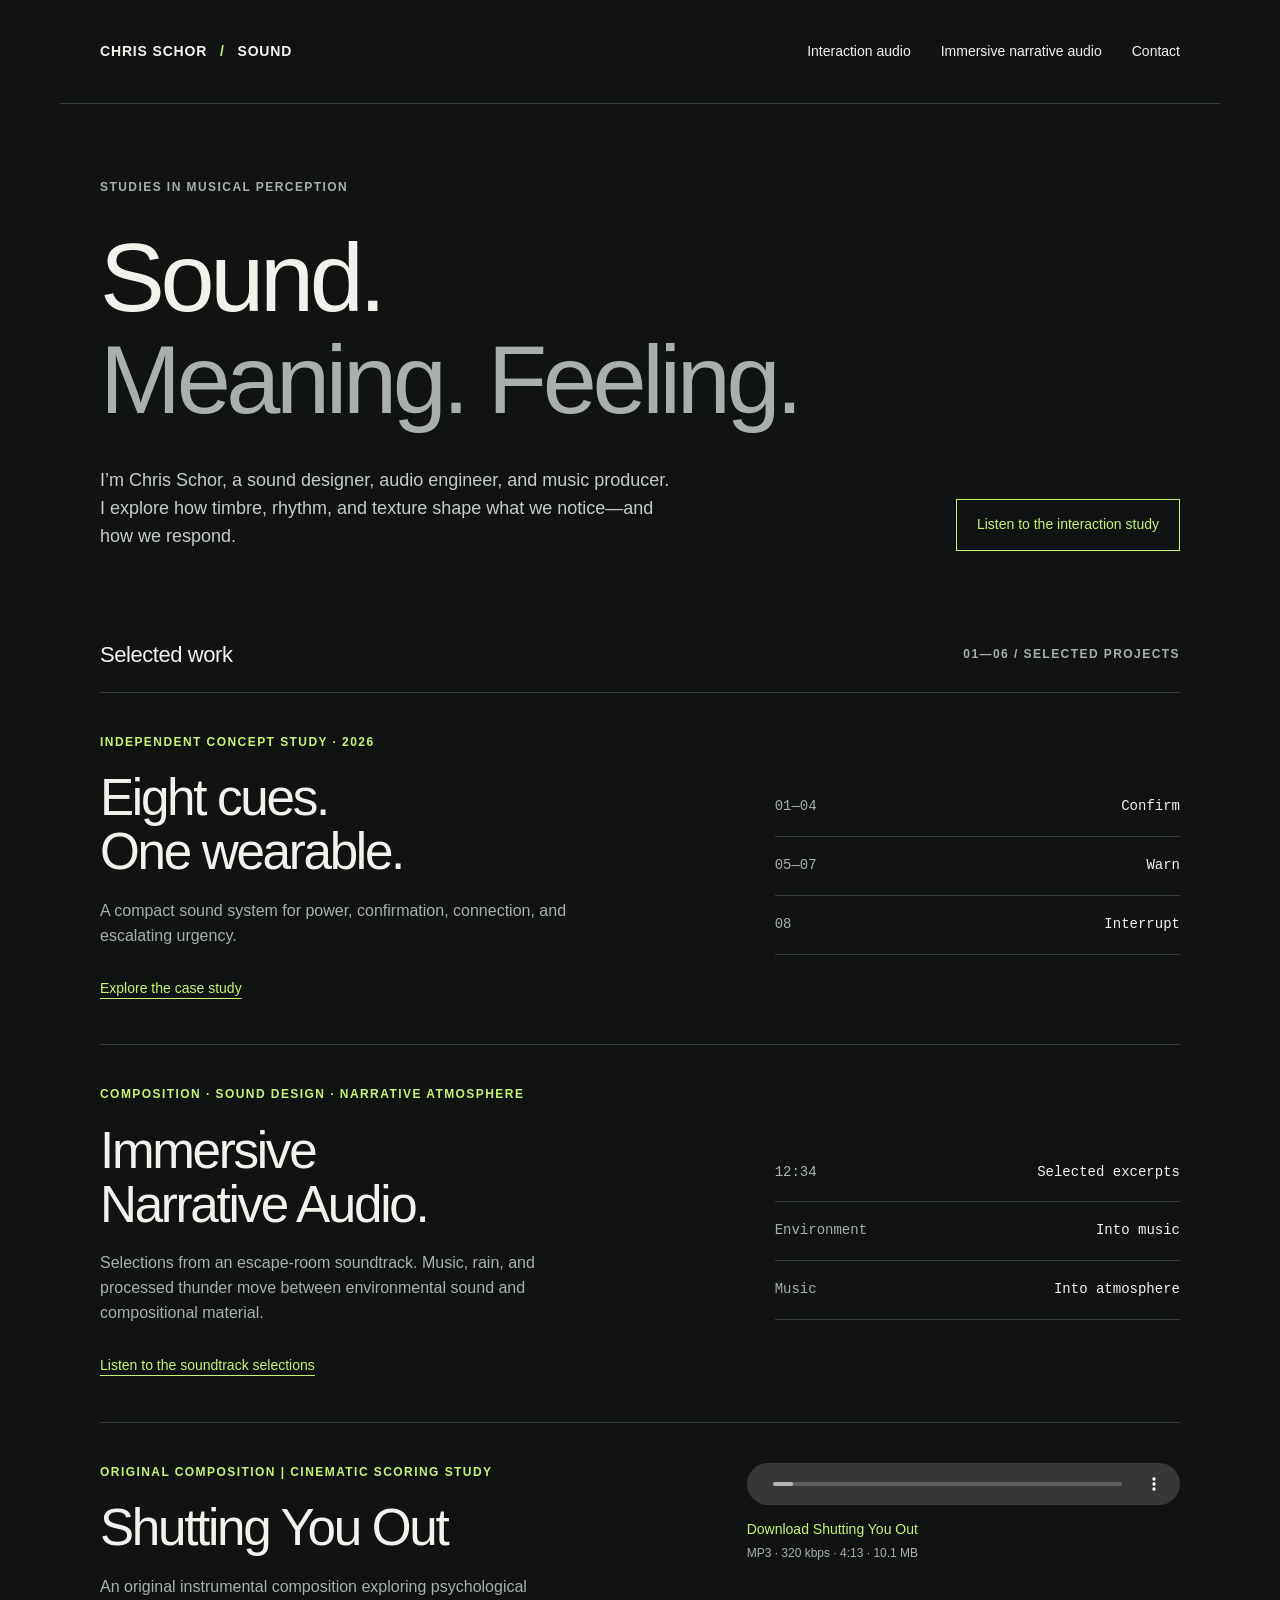
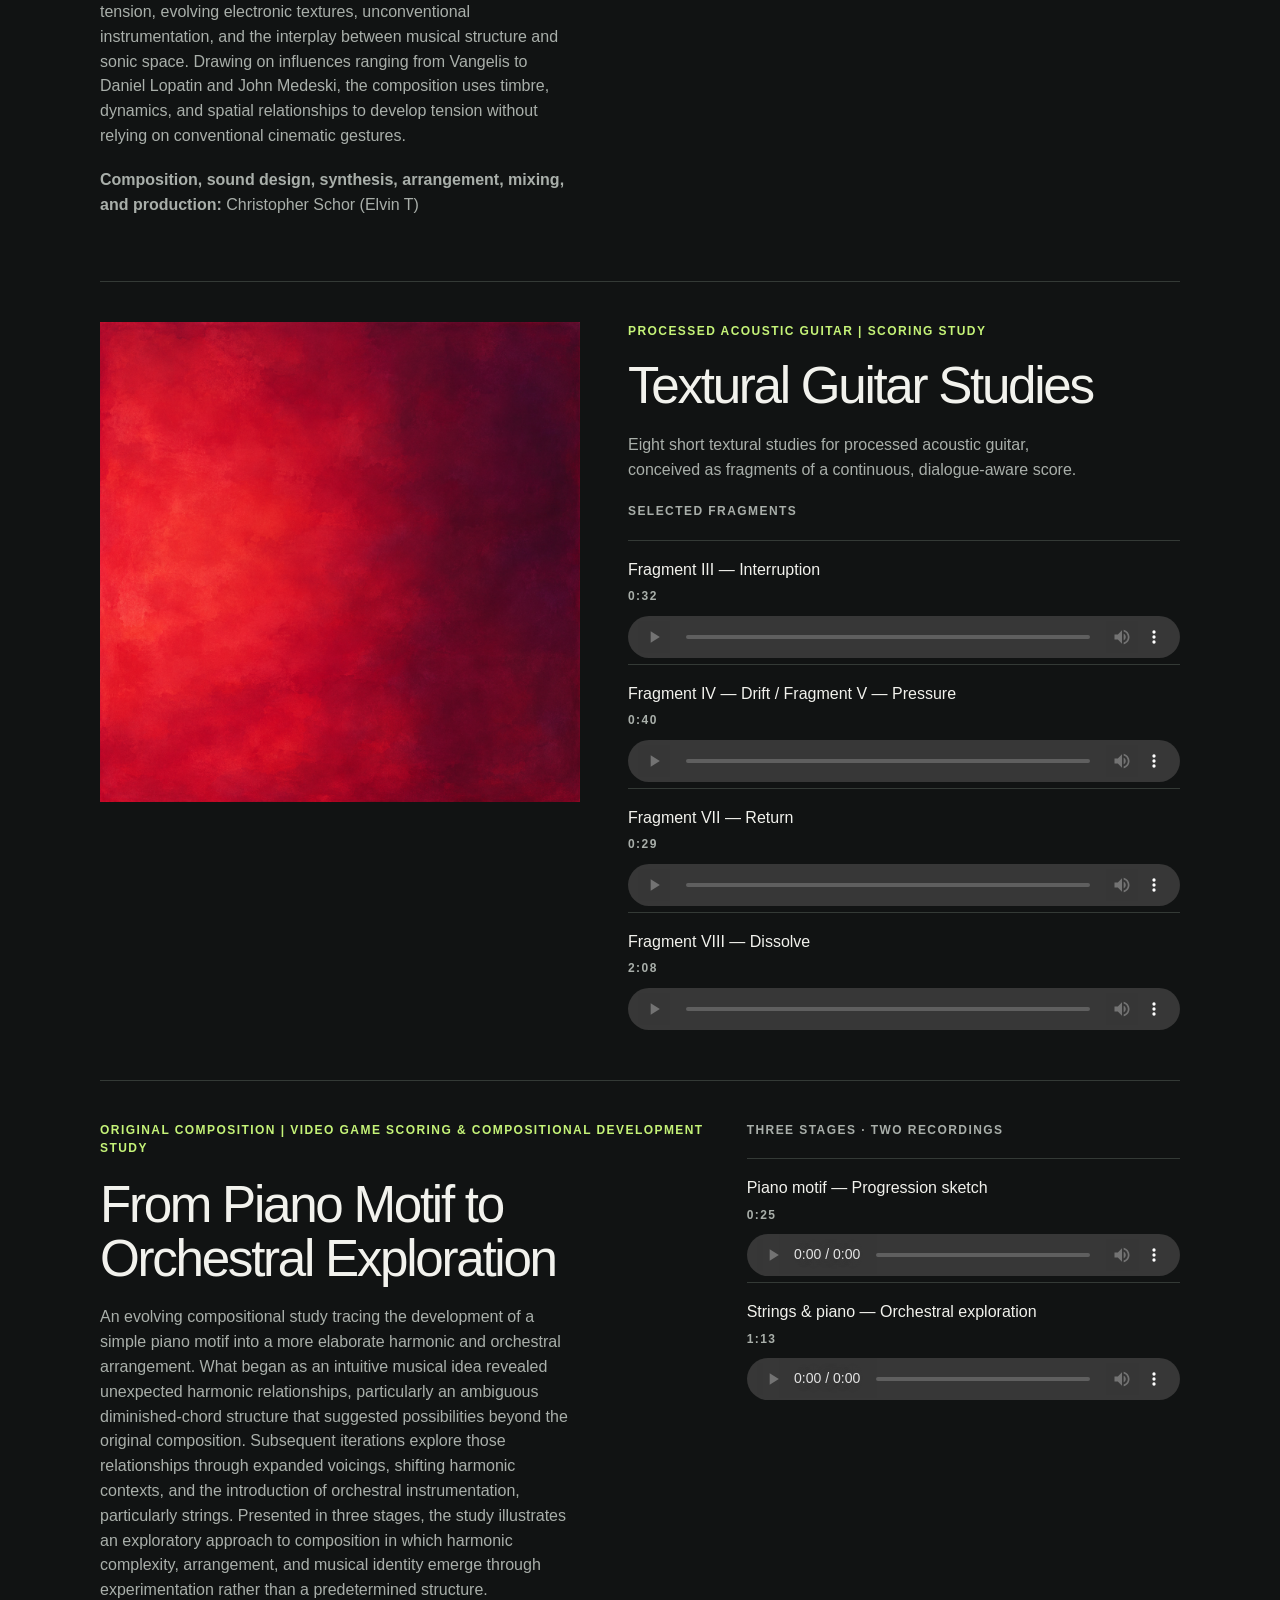
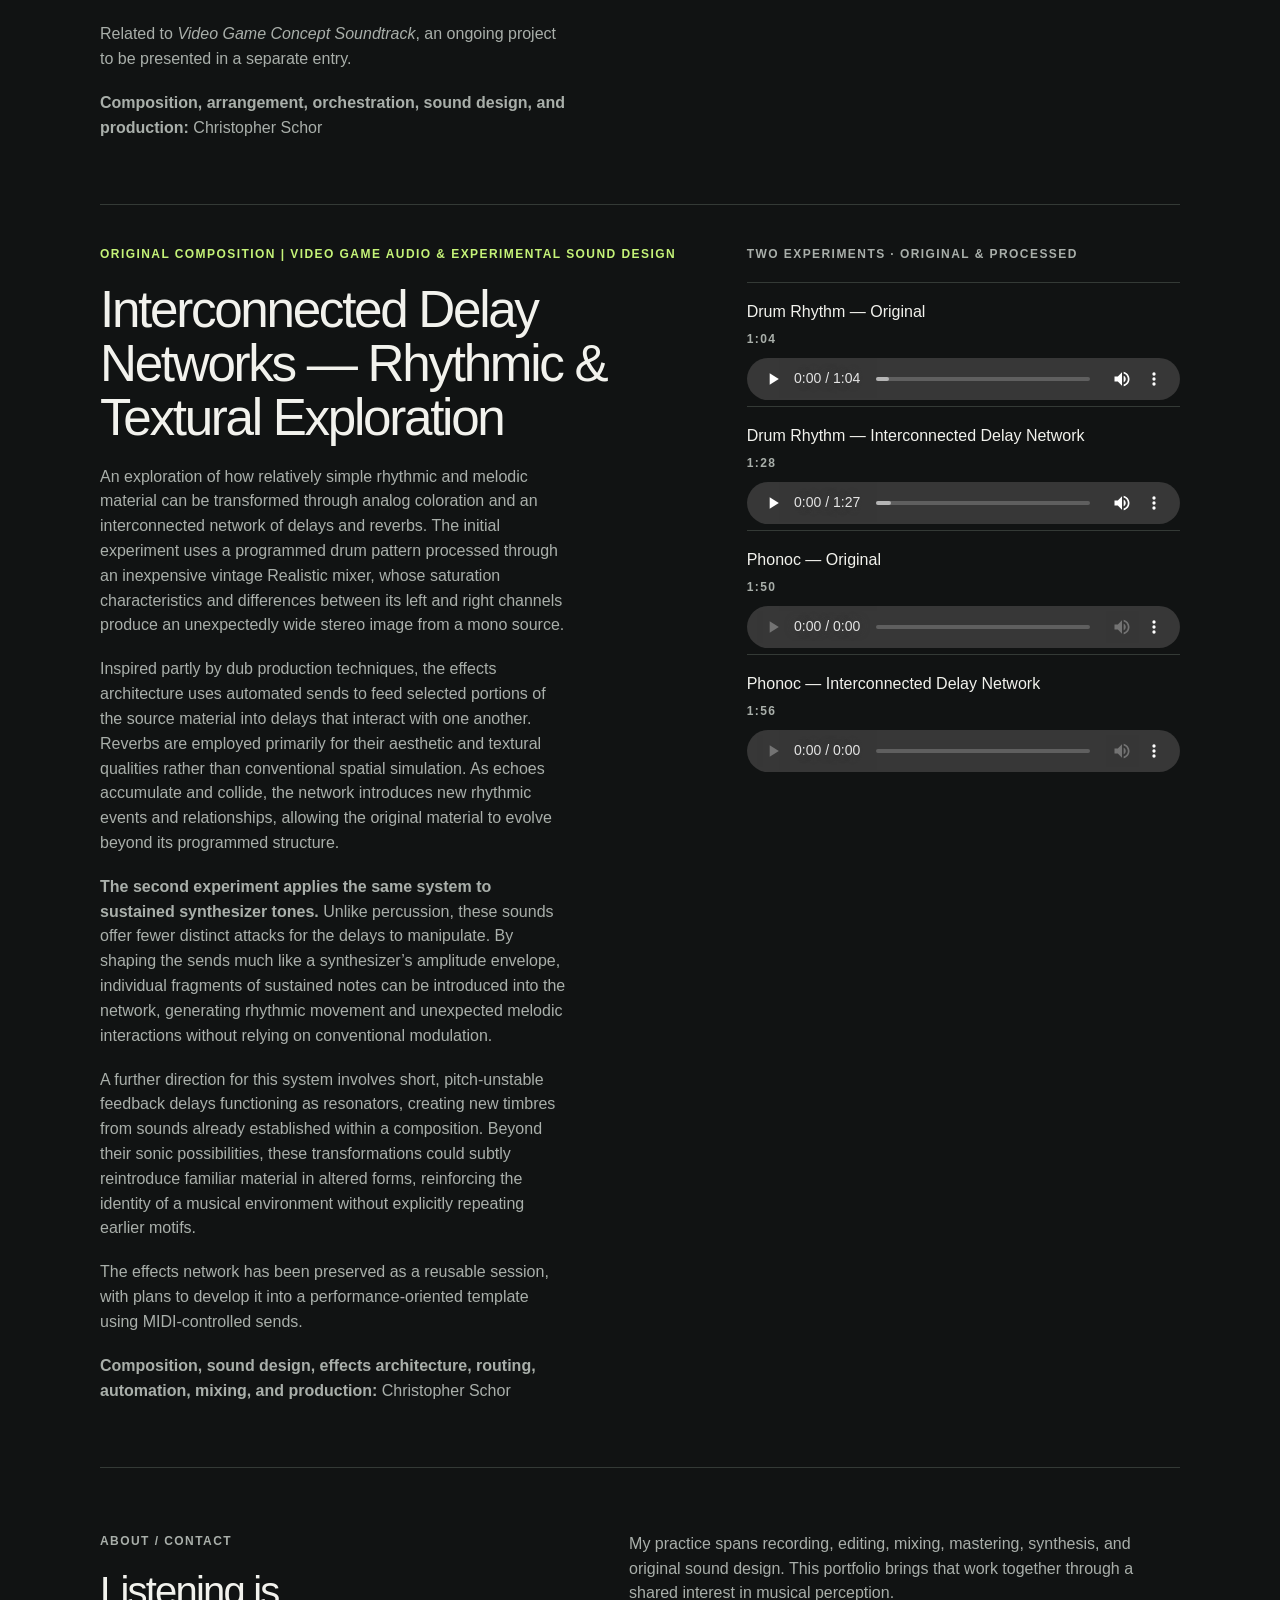
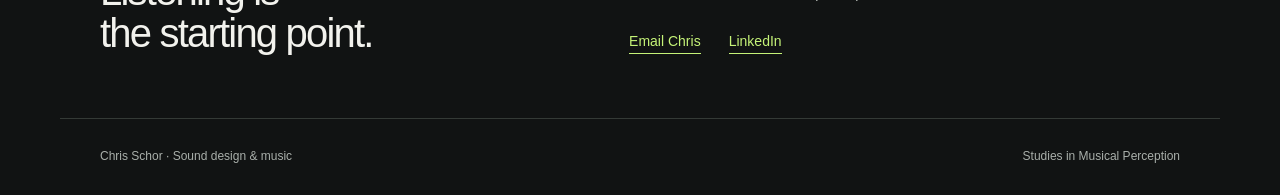
==== index.html @ f6082b04 "Add interconnected delay networks study" ====
<!doctype html><html lang="en"><head><meta charset="utf-8"><meta name="viewport" content="width=device-width, initial-scale=1"><meta name="color-scheme" content="dark"><title>Chris Schor — Sound Design & Music</title><meta name="description" content="Sound design, music production, and studies in musical perception by Chris Schor."><link rel="icon" type="image/svg+xml" href="data:image/svg+xml,%3Csvg xmlns='http://www.w3.org/2000/svg' viewBox='0 0 32 32'%3E%3Crect width='32' height='32' rx='6' fill='%23111313'/%3E%3Cpath d='M8 13v6m8-13v20m8-16v12' stroke='%23c5f378' stroke-width='3'/%3E%3C/svg%3E"><link rel="stylesheet" href="style.css"><script src="player.js" defer></script><style>.guitar-study{grid-template-columns:1fr 1.15fr;align-items:start;gap:48px}.guitar-art img{display:block;width:100%;height:auto}.guitar-study h3{margin-top:14px}.guitar-track{border-top:1px solid var(--line);padding:18px 0 6px}.guitar-track h4{font-size:1rem;font-weight:500;margin:0 0 6px;line-height:1.4}.guitar-track .eyebrow{margin-bottom:10px}@media(max-width:760px){.guitar-study{grid-template-columns:1fr;gap:28px}.guitar-art{max-width:480px}}</style></head><body><a class="skip" href="#main">Skip to content</a><header class="wrap site-header"><a class="wordmark" href="./" aria-label="Chris Schor home">CHRIS SCHOR<span class="mark" aria-hidden="true"> / </span>SOUND</a><nav aria-label="Main navigation"><a href="interaction-audio.html" >Interaction audio</a><a href="experiential-audio.html">Immersive narrative audio</a><a href="./#contact">Contact</a></nav></header><main id="main" class="wrap"><section class="hero"><p class="eyebrow">Studies in Musical Perception</p><h1>Sound.<br><span class="muted">Meaning. Feeling.</span></h1><div class="hero-bottom"><p class="intro">I’m Chris Schor, a sound designer, audio engineer, and music producer. I explore how timbre, rhythm, and texture shape what we notice—and how we respond.</p><a class="button" href="interaction-audio.html">Listen to the interaction study</a></div></section><section class="selected" aria-labelledby="selected-title"><div class="section-heading"><h2 id="selected-title">Selected work</h2><span class="eyebrow">01—06 / Selected projects</span></div><a class="project" href="interaction-audio.html"><div><p class="eyebrow accent">Independent concept study · 2026</p><h3>Eight cues.<br>One wearable.</h3><p>A compact sound system for power, confirmation, connection, and escalating urgency.</p><span class="text-link">Explore the case study</span></div><div class="project-index" aria-hidden="true"><span>01—04 <b>Confirm</b></span><span>05—07 <b>Warn</b></span><span>08 <b>Interrupt</b></span></div></a><a class="project" href="experiential-audio.html"><div><p class="eyebrow accent">Composition · Sound design · Narrative atmosphere</p><h3>Immersive<br>Narrative Audio.</h3><p>Selections from an escape-room soundtrack. Music, rain, and processed thunder move between environmental sound and compositional material.</p><span class="text-link">Listen to the soundtrack selections</span></div><div class="project-index" aria-hidden="true"><span>12:34 <b>Selected excerpts</b></span><span>Environment <b>Into music</b></span><span>Music <b>Into atmosphere</b></span></div></a><article class="project" id="shutting-you-out" aria-labelledby="shutting-you-out-title"><div><p class="eyebrow accent">Original Composition | Cinematic Scoring Study</p><h3 id="shutting-you-out-title">Shutting You Out</h3><p>An original instrumental composition exploring psychological tension, evolving electronic textures, unconventional instrumentation, and the interplay between musical structure and sonic space. Drawing on influences ranging from Vangelis to Daniel Lopatin and John Medeski, the composition uses timbre, dynamics, and spatial relationships to develop tension without relying on conventional cinematic gestures.</p><p><strong>Composition, sound design, synthesis, arrangement, mixing, and production:</strong> Christopher Schor (Elvin T)</p></div><div class="cue-player"><audio controls preload="metadata" aria-label="Play Shutting You Out"><source src="ShuttingYouOut.mp3" type="audio/mpeg"></audio><a class="download" href="ShuttingYouOut.mp3" download>Download Shutting You Out <span>MP3 · 320 kbps · 4:13 · 10.1 MB</span></a></div></article><article class="project guitar-study" id="textural-guitar" aria-labelledby="textural-guitar-title"><div class="guitar-art"><img src="textural-guitar-art.png" width="1254" height="1254" loading="lazy" alt="Layered crimson and vermilion pigment giving way to deep burgundy and violet."></div><div class="guitar-content"><p class="eyebrow accent">Processed Acoustic Guitar | Scoring Study</p><h3 id="textural-guitar-title">Textural Guitar Studies</h3><p>Eight short textural studies for processed acoustic guitar, conceived as fragments of a continuous, dialogue-aware score.</p><p class="eyebrow">Selected fragments</p><div class="guitar-track"><h4>Fragment III — Interruption</h4><p class="eyebrow">0:32</p><audio controls preload="metadata" aria-label="Play Fragment III — Interruption"><source src="textural-guitar-iii.m4a" type="audio/mp4"></audio></div><div class="guitar-track"><h4>Fragment IV — Drift / Fragment V — Pressure</h4><p class="eyebrow">0:40</p><audio controls preload="metadata" aria-label="Play Fragment IV — Drift / Fragment V — Pressure"><source src="textural-guitar-iv-v.m4a" type="audio/mp4"></audio></div><div class="guitar-track"><h4>Fragment VII — Return</h4><p class="eyebrow">0:29</p><audio controls preload="metadata" aria-label="Play Fragment VII — Return"><source src="textural-guitar-vii.m4a" type="audio/mp4"></audio></div><div class="guitar-track"><h4>Fragment VIII — Dissolve</h4><p class="eyebrow">2:08</p><audio controls preload="metadata" aria-label="Play Fragment VIII — Dissolve"><source src="textural-guitar-viii.m4a" type="audio/mp4"></audio></div></div></article><article class="project" id="piano-to-orchestral" aria-labelledby="piano-to-orchestral-title"><div><p class="eyebrow accent">Original Composition | Video Game Scoring &amp; Compositional Development Study</p><h3 id="piano-to-orchestral-title">From Piano Motif to Orchestral Exploration</h3><p>An evolving compositional study tracing the development of a simple piano motif into a more elaborate harmonic and orchestral arrangement. What began as an intuitive musical idea revealed unexpected harmonic relationships, particularly an ambiguous diminished-chord structure that suggested possibilities beyond the original composition. Subsequent iterations explore those relationships through expanded voicings, shifting harmonic contexts, and the introduction of orchestral instrumentation, particularly strings. Presented in three stages, the study illustrates an exploratory approach to composition in which harmonic complexity, arrangement, and musical identity emerge through experimentation rather than a predetermined structure.</p><p>Related to <em>Video Game Concept Soundtrack</em>, an ongoing project to be presented in a separate entry.</p><p><strong>Composition, arrangement, orchestration, sound design, and production:</strong> Christopher Schor</p></div><div><p class="eyebrow">Three stages · Two recordings</p><div class="guitar-track"><h4>Piano motif — Progression sketch</h4><p class="eyebrow">0:25</p><audio controls preload="metadata" aria-label="Play Piano motif — Progression sketch"><source src="piano-motif-sketch.m4a" type="audio/mp4"></audio></div><div class="guitar-track"><h4>Strings & piano — Orchestral exploration</h4><p class="eyebrow">1:13</p><audio controls preload="metadata" aria-label="Play Strings & piano — Orchestral exploration"><source src="orchestral-exploration.m4a" type="audio/mp4"></audio></div></div></article><article class="project" id="delay-networks" aria-labelledby="delay-networks-title"><div><p class="eyebrow accent">Original Composition | Video Game Audio &amp; Experimental Sound Design</p><h3 id="delay-networks-title">Interconnected Delay Networks — Rhythmic &amp; Textural Exploration</h3><p>An exploration of how relatively simple rhythmic and melodic material can be transformed through analog coloration and an interconnected network of delays and reverbs. The initial experiment uses a programmed drum pattern processed through an inexpensive vintage Realistic mixer, whose saturation characteristics and differences between its left and right channels produce an unexpectedly wide stereo image from a mono source.</p><p>Inspired partly by dub production techniques, the effects architecture uses automated sends to feed selected portions of the source material into delays that interact with one another. Reverbs are employed primarily for their aesthetic and textural qualities rather than conventional spatial simulation. As echoes accumulate and collide, the network introduces new rhythmic events and relationships, allowing the original material to evolve beyond its programmed structure.</p><p><strong>The second experiment applies the same system to sustained synthesizer tones.</strong> Unlike percussion, these sounds offer fewer distinct attacks for the delays to manipulate. By shaping the sends much like a synthesizer’s amplitude envelope, individual fragments of sustained notes can be introduced into the network, generating rhythmic movement and unexpected melodic interactions without relying on conventional modulation.</p><p>A further direction for this system involves short, pitch-unstable feedback delays functioning as resonators, creating new timbres from sounds already established within a composition. Beyond their sonic possibilities, these transformations could subtly reintroduce familiar material in altered forms, reinforcing the identity of a musical environment without explicitly repeating earlier motifs.</p><p>The effects network has been preserved as a reusable session, with plans to develop it into a performance-oriented template using MIDI-controlled sends.</p><p><strong>Composition, sound design, effects architecture, routing, automation, mixing, and production:</strong> Christopher Schor</p></div><div><p class="eyebrow">Two experiments · Original &amp; processed</p><div class="guitar-track"><h4>Drum Rhythm — Original</h4><p class="eyebrow">1:04</p><audio controls preload="metadata" aria-label="Play Drum Rhythm — Original"><source src="delay-drums-original.mp3" type="audio/mpeg"></audio></div><div class="guitar-track"><h4>Drum Rhythm — Interconnected Delay Network</h4><p class="eyebrow">1:28</p><audio controls preload="metadata" aria-label="Play Drum Rhythm — Interconnected Delay Network"><source src="delay-drums-processed.mp3" type="audio/mpeg"></audio></div><div class="guitar-track"><h4>Phonoc — Original</h4><p class="eyebrow">1:50</p><audio controls preload="metadata" aria-label="Play Phonoc — Original"><source src="delay-phonoc-original.m4a" type="audio/mp4"></audio></div><div class="guitar-track"><h4>Phonoc — Interconnected Delay Network</h4><p class="eyebrow">1:56</p><audio controls preload="metadata" aria-label="Play Phonoc — Interconnected Delay Network"><source src="delay-phonoc-processed.m4a" type="audio/mp4"></audio></div></div></article></section><section class="about" id="contact"><div><p class="eyebrow">About / Contact</p><h2>Listening is<br>the starting point.</h2></div><div><p>My practice spans recording, editing, mixing, mastering, synthesis, and original sound design. This portfolio brings that work together through a shared interest in musical perception.</p><div class="contact-links"><a href="mailto:christopher.schor@gmail.com">Email Chris</a><a href="https://www.linkedin.com/in/christopherschor/">LinkedIn</a></div></div></section></main><footer class="wrap"><span>Chris Schor · Sound design &amp; music</span><a href="./">Studies in Musical Perception</a></footer></body></html>
---- style.css ----
@charset "UTF-8";
:root{color-scheme:dark;--bg:#111313;--panel:#191c1b;--ink:#f2f2ed;--muted:#a9afaa;--line:#343a36;--accent:#c5f378;font-family:Arial,Helvetica,sans-serif;font-size:16px}*{box-sizing:border-box}html{scroll-behavior:smooth;scroll-padding-top:25px}body{margin:0;background:var(--bg);color:var(--ink);line-height:1.55}a{color:inherit;text-decoration:none}a:hover{color:var(--accent)}a:focus-visible,audio:focus-visible{outline:2px solid var(--accent);outline-offset:6px}p{margin:0 0 1.2rem}.wrap{max-width:1160px;margin:auto;padding-left:40px;padding-right:40px}.site-header{min-height:104px;display:flex;align-items:center;justify-content:space-between;gap:24px;border-bottom:1px solid var(--line)}.wordmark{font-size:.875rem;font-weight:700;letter-spacing:.06em}.mark{color:var(--accent);padding:0 8px}nav{display:flex;gap:30px;font-size:.875rem}nav [aria-current]{color:var(--accent)}.eyebrow{text-transform:uppercase;letter-spacing:.12em;font-size:.75rem;font-weight:600;color:var(--muted)}.accent{color:var(--accent)}h1,h2,h3{font-weight:500;line-height:1.05;margin:0;letter-spacing:-.045em}h1{font-size:clamp(3.5rem,7.6vw,6.4rem)}h2{font-size:2rem}h3{font-size:1.5rem}.muted{color:var(--muted)}.hero{padding:74px 0 64px}.hero>.eyebrow{margin-bottom:30px}.hero-bottom{display:flex;gap:50px;align-items:end;justify-content:space-between;margin-top:36px}.intro{max-width:660px;font-size:1.125rem;color:#c6cbc7;margin-bottom:0}.hero-bottom .intro{max-width:570px}.button{border:1px solid var(--accent);padding:14px 20px;white-space:nowrap;font-size:.875rem;color:var(--accent)}.button:hover{background:var(--accent);color:var(--bg)}.section-heading{display:flex;justify-content:space-between;align-items:center;gap:20px;margin-bottom:26px}.section-heading h2{font-size:1.375rem;letter-spacing:-.02em}.selected{padding:28px 0 0}.project{display:grid;grid-template-columns:1.4fr 1fr;gap:40px;border-top:1px solid var(--line);border-bottom:1px solid var(--line);padding:40px 0 44px}.project h3{font-size:clamp(2.5rem,4vw,3.7rem);margin:20px 0}.project p:not(.eyebrow){max-width:470px;color:var(--muted)}.text-link{display:inline-block;margin-top:10px;color:var(--accent);font-size:.875rem;text-decoration:underline;text-underline-offset:5px}.project-index{display:flex;flex-direction:column;justify-content:center;padding-left:28px;font-family:ui-monospace,monospace;font-size:.875rem;color:var(--muted)}.project-index span{border-bottom:1px solid var(--line);padding:18px 0;display:flex;justify-content:space-between;gap:24px}.project-index b{font-weight:400;color:var(--ink)}.about{display:grid;grid-template-columns:1fr 1.2fr;gap:70px;padding:64px 0}.about h2{font-size:2.5rem}.about>div>p:not(.eyebrow){color:var(--muted)}.contact-links{display:flex;flex-wrap:wrap;gap:28px;color:var(--accent);margin-top:25px;font-size:.875rem}.contact-links a,.case-contact a{border-bottom:1px solid}footer{border-top:1px solid var(--line);padding-top:28px!important;padding-bottom:30px!important;display:flex;justify-content:space-between;gap:20px;color:var(--muted);font-size:.75rem}.case-hero{padding:35px 0 40px}.back{display:inline-block;color:var(--muted);font-size:.875rem;margin-bottom:38px;text-decoration:underline;text-underline-offset:5px}.case-hero h1{font-size:clamp(3.25rem,7vw,5.8rem);margin:20px 0 28px}.project-meta{display:flex;gap:30px;flex-wrap:wrap;margin-top:26px;color:var(--muted);font-size:.875rem}.reel{padding:30px;background:var(--panel);display:grid;grid-template-columns:1fr 1.15fr;gap:35px;align-items:center}.reel h2{font-size:1.8rem;margin:0 0 10px}.reel p{margin-bottom:8px;color:var(--muted)}audio{display:block;width:100%;height:42px;max-width:100%;border-radius:4px}.download{font-size:.875rem;display:block;margin-top:14px;color:var(--accent)}.download span{display:block;color:var(--muted);font-size:.75rem;margin-top:4px}.cues{padding-top:58px}.cue{display:grid;grid-template-columns:35px 1fr 290px;gap:20px;border-top:1px solid var(--line);padding:25px 0;align-items:center}.cue-number{align-self:start;margin-top:3px;color:var(--muted);font-family:ui-monospace,monospace;font-size:.875rem}.cue h3{font-size:1.3rem;margin-bottom:8px;letter-spacing:-.025em}.cue .eyebrow{margin-bottom:8px}.cue-copy>p:last-child{color:var(--muted);font-size:.9375rem;margin:0;max-width:530px}.design{margin-top:36px;padding-top:42px;border-top:1px solid var(--line)}.design-grid{display:grid;grid-template-columns:repeat(3,1fr);gap:35px;margin-top:36px}.design-grid h3{font-size:1.5rem;margin-bottom:18px;line-height:1.15}.design-grid p:not(.eyebrow),.constraint p:not(.eyebrow){color:var(--muted)}.constraint{display:grid;grid-template-columns:1fr 1.5fr;gap:0 50px;border-top:1px solid var(--line);margin-top:35px;padding-top:35px}.constraint>.eyebrow{grid-column:1/-1}.constraint h3{font-size:2.4rem}.note{font-size:.875rem}.case-contact{display:flex;justify-content:space-between;align-items:center;border-top:1px solid var(--line);padding:30px 0;margin-top:30px}.case-contact p{margin:0}.case-contact a{color:var(--accent)}.skip{position:fixed;top:-100px;left:20px;padding:12px;background:var(--accent);color:var(--bg);z-index:5}.skip:focus{top:12px}@media(max-width:760px){.wrap{padding-left:22px;padding-right:22px}.site-header{min-height:90px;flex-wrap:wrap;padding-top:20px;padding-bottom:20px;gap:14px}nav{gap:24px}.hero{padding:48px 0 38px}.hero-bottom{display:block;margin-top:26px}.button{display:inline-block;margin-top:26px;white-space:normal}.project{grid-template-columns:1fr;gap:16px;padding:30px 0}.project-index{padding:0}.about{grid-template-columns:1fr;gap:24px;padding:44px 0}.section-heading{align-items:start;flex-direction:column;gap:9px}.reel{grid-template-columns:1fr;padding:22px;gap:18px}.cue{grid-template-columns:24px 1fr;gap:14px}.cue-player{grid-column:2;width:100%}.design-grid{grid-template-columns:1fr;gap:22px}.constraint{grid-template-columns:1fr;gap:20px}.constraint>.eyebrow{margin:0}.case-hero{padding-top:25px}.back{margin-bottom:30px}.case-hero h1{font-size:clamp(2.6rem,11vw,4.5rem)}footer{flex-direction:column;gap:8px}.project-meta{gap:8px}.cues{padding-top:40px}}@media(prefers-reduced-motion:reduce){html{scroll-behavior:auto}}

/* Keep the project navigation comfortable on narrow screens. */
nav{flex-wrap:wrap;row-gap:10px}.project+.project{border-top:0}
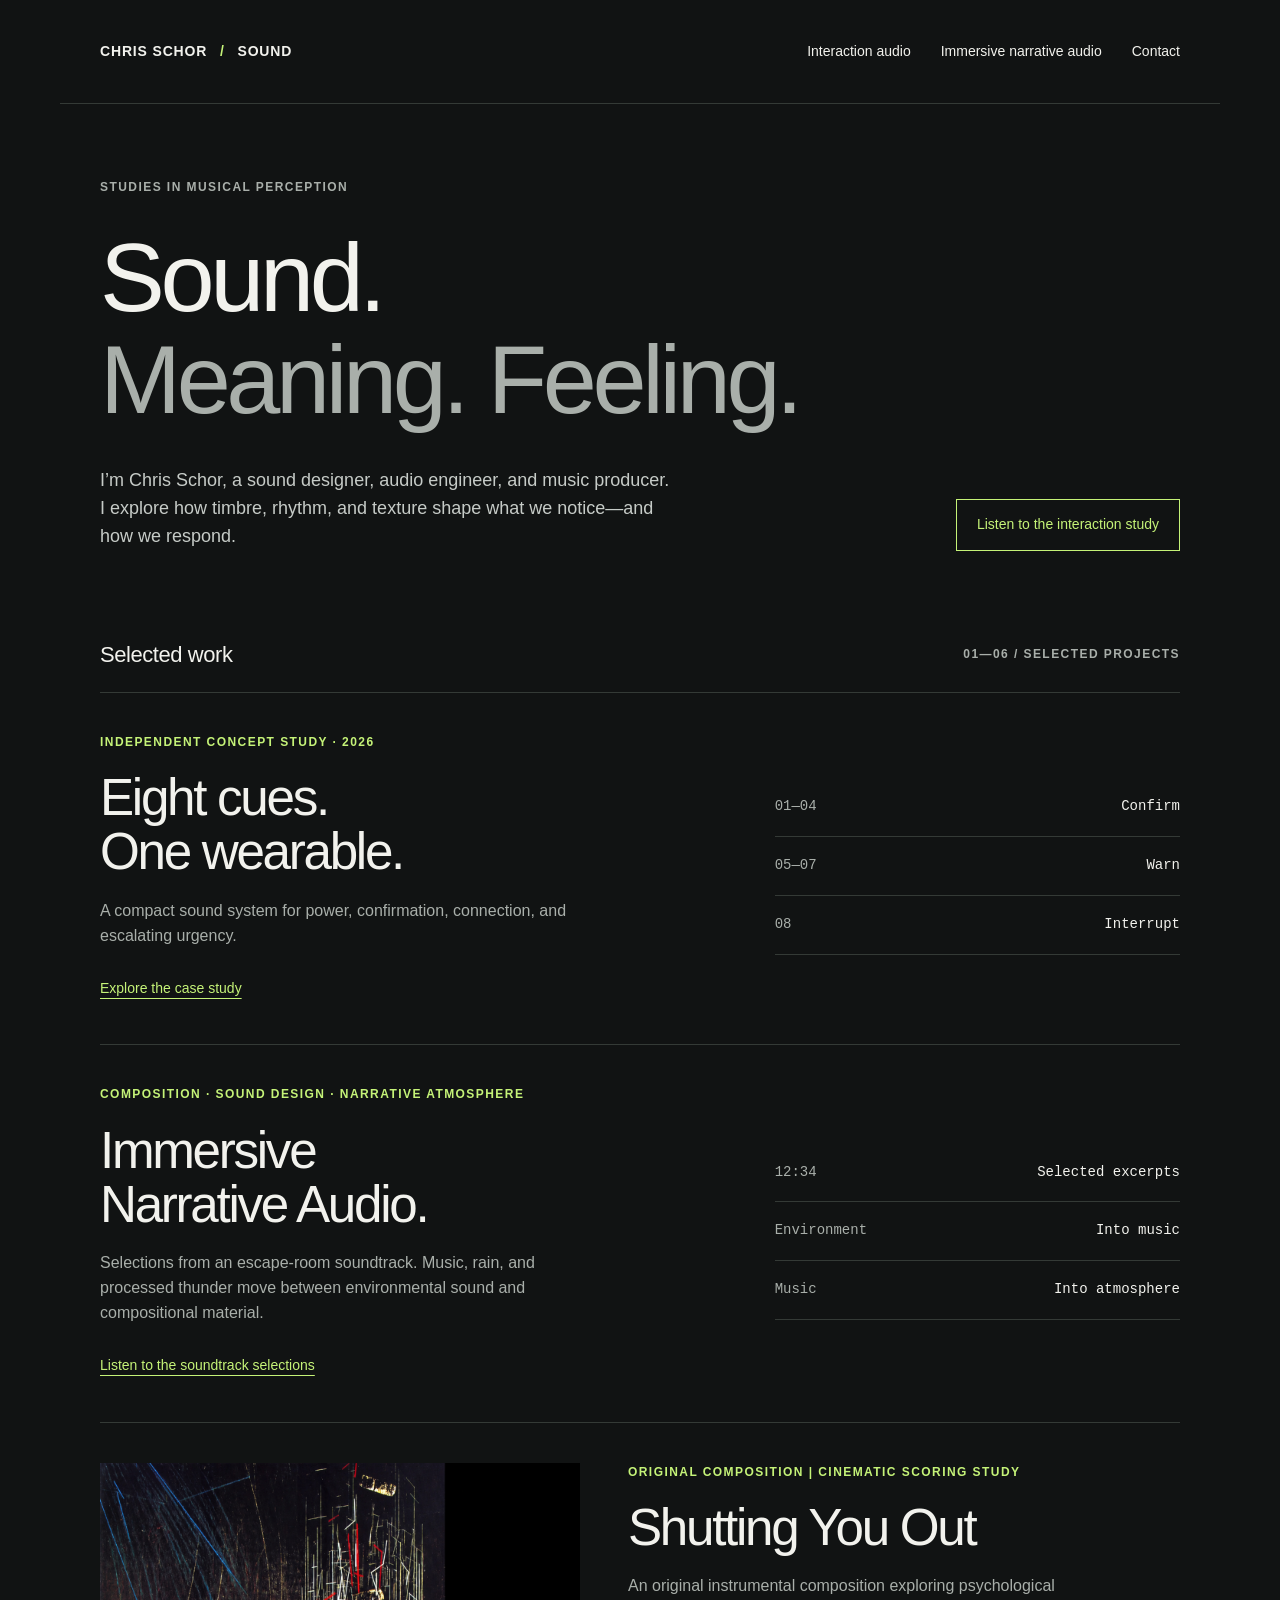
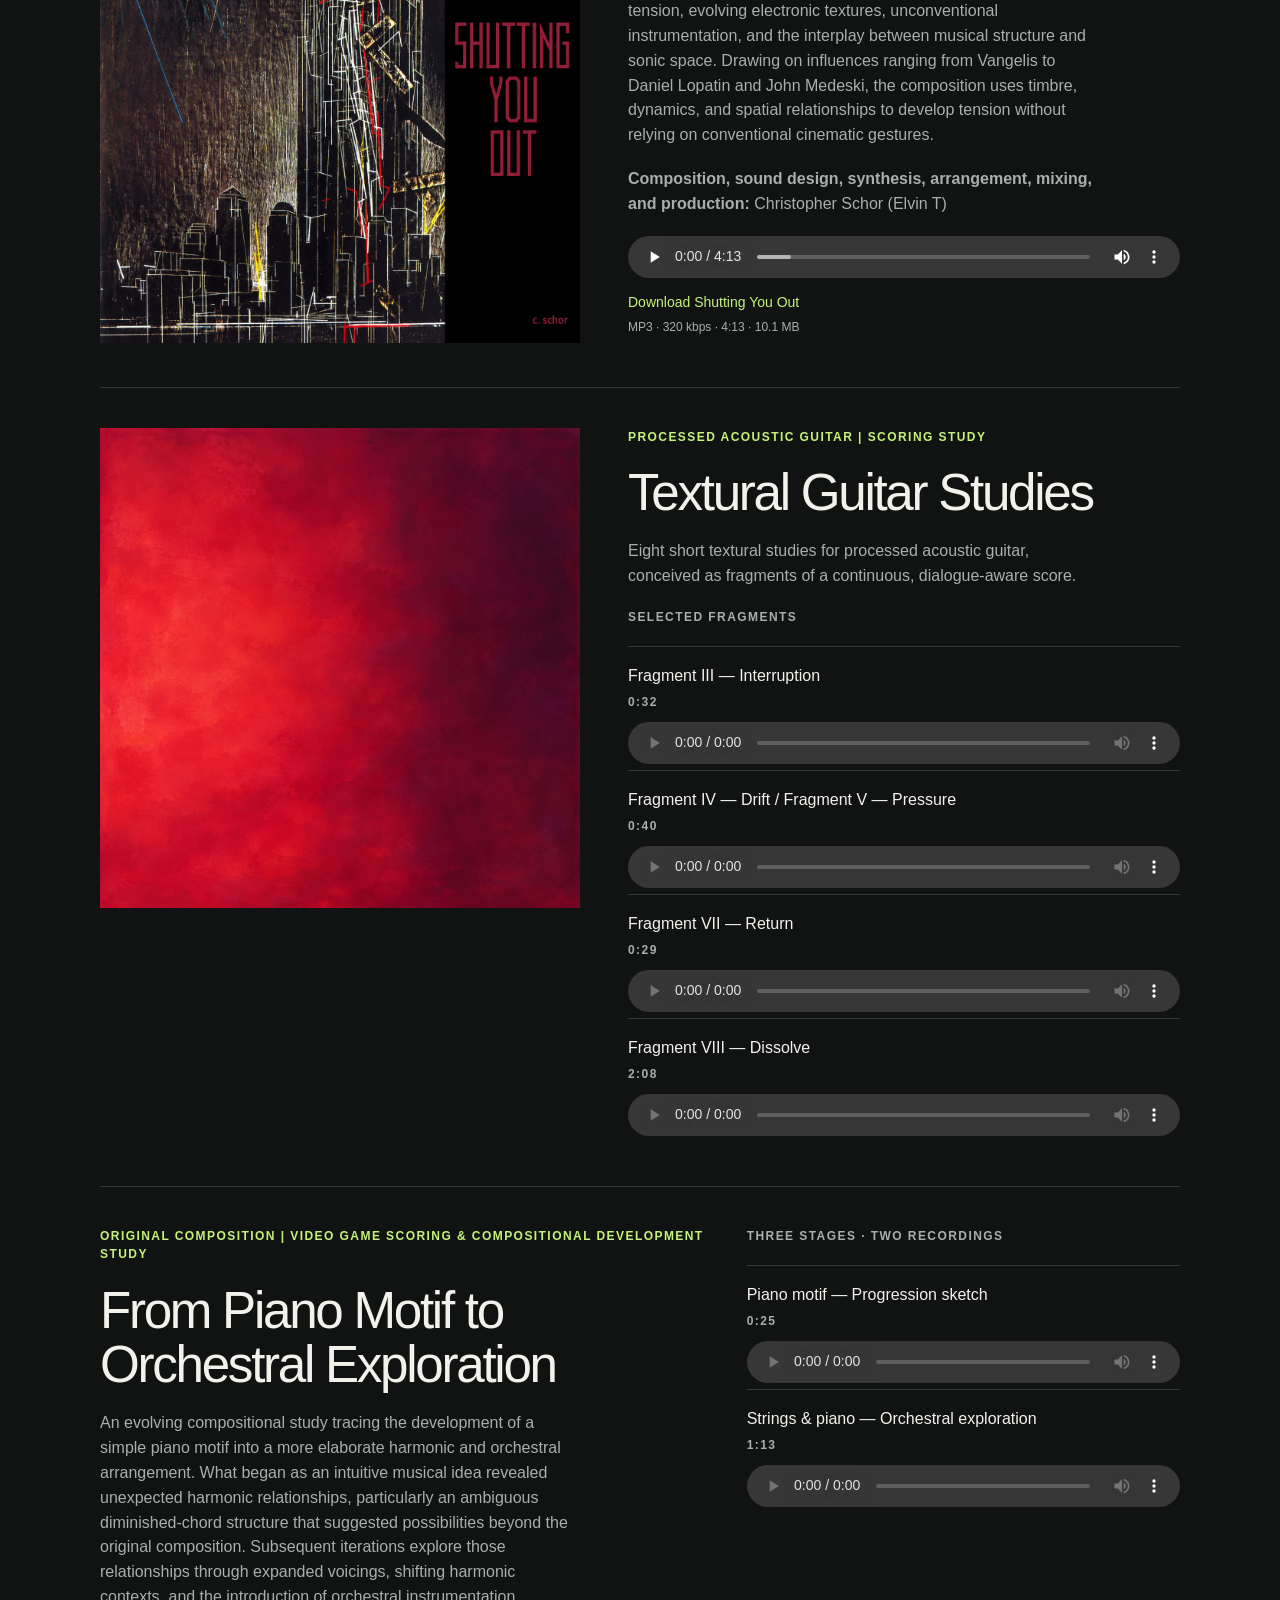
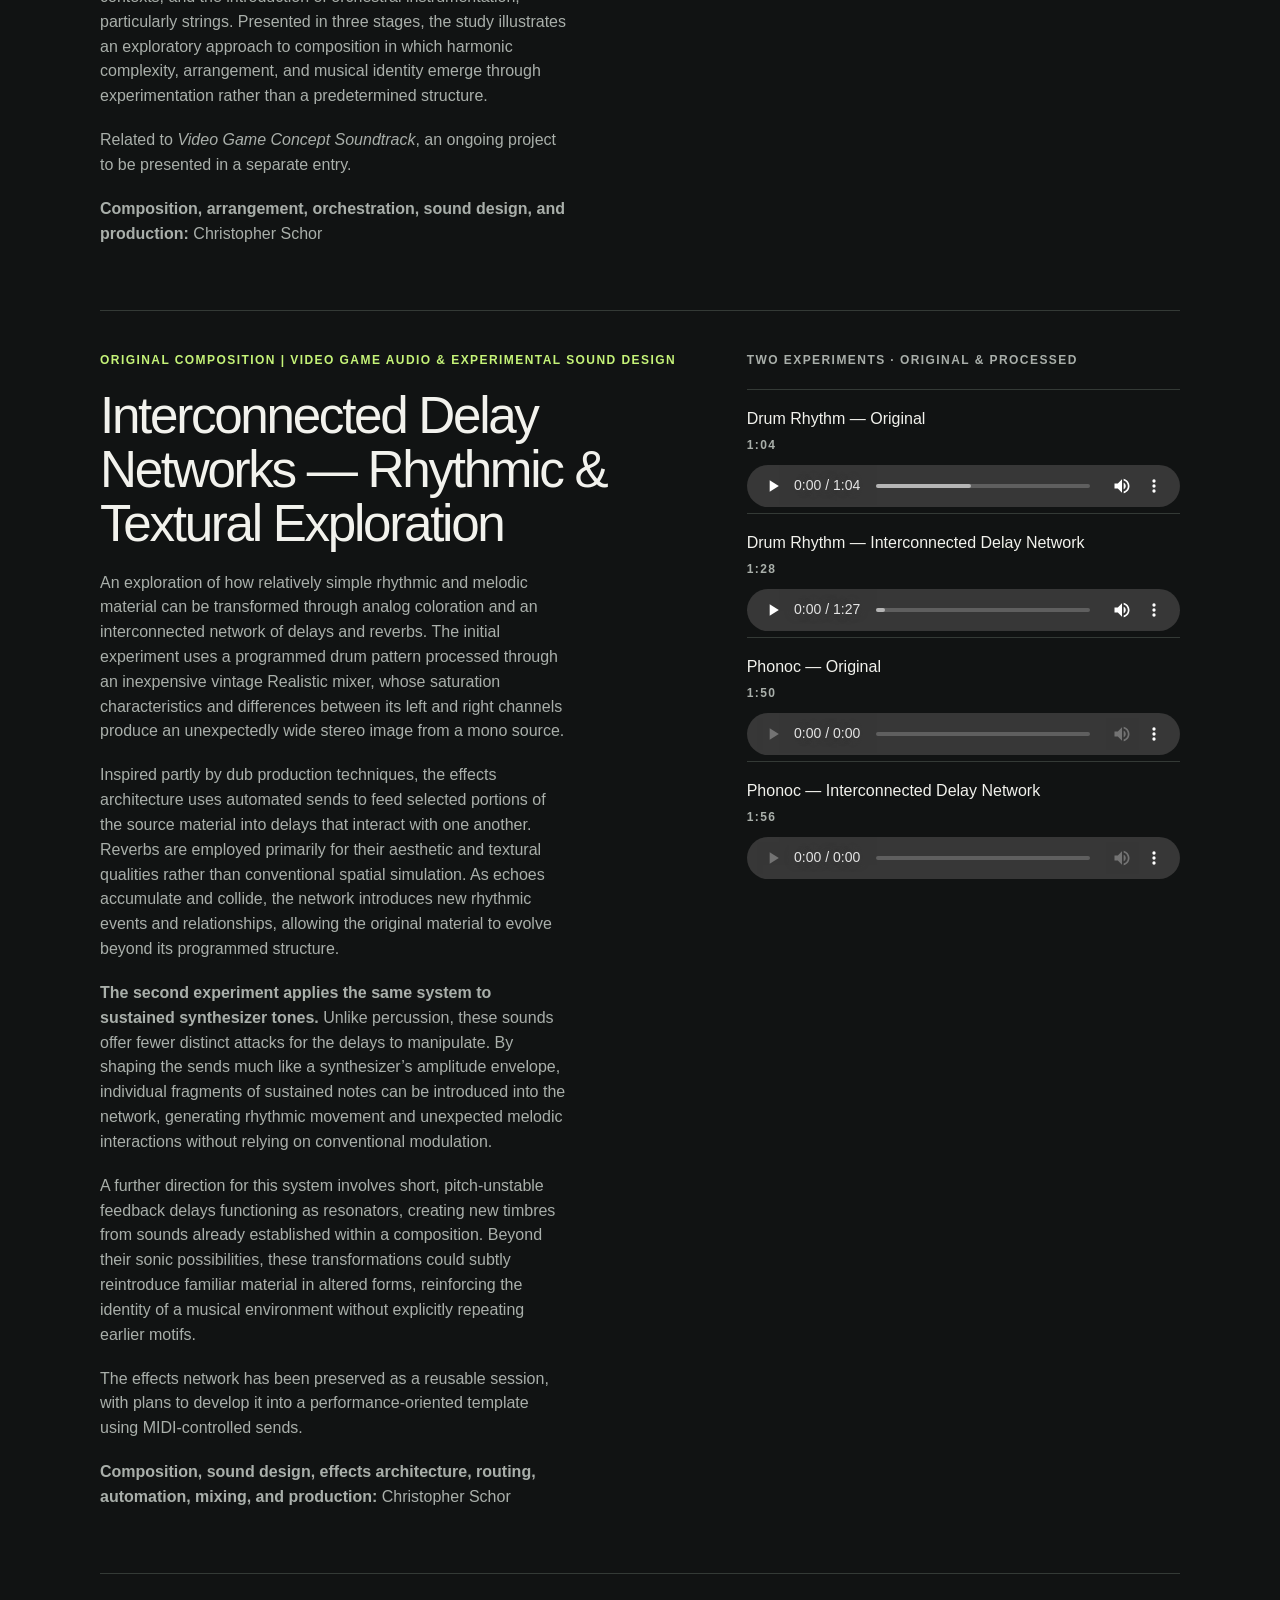
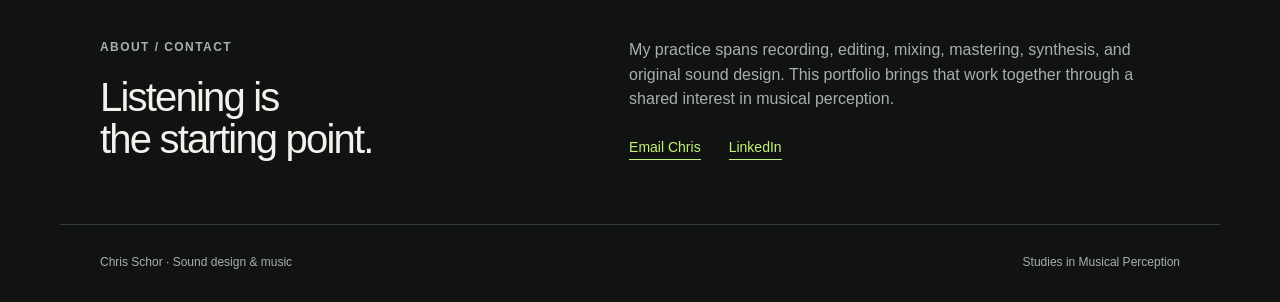
==== commit 6e4d69f9: "Add Shutting You Out cover artwork" ====
--- a/index.html
+++ b/index.html
@@ -1 +1 @@
-<!doctype html><html lang="en"><head><meta charset="utf-8"><meta name="viewport" content="width=device-width, initial-scale=1"><meta name="color-scheme" content="dark"><title>Chris Schor — Sound Design & Music</title><meta name="description" content="Sound design, music production, and studies in musical perception by Chris Schor."><link rel="icon" type="image/svg+xml" href="data:image/svg+xml,%3Csvg xmlns='http://www.w3.org/2000/svg' viewBox='0 0 32 32'%3E%3Crect width='32' height='32' rx='6' fill='%23111313'/%3E%3Cpath d='M8 13v6m8-13v20m8-16v12' stroke='%23c5f378' stroke-width='3'/%3E%3C/svg%3E"><link rel="stylesheet" href="style.css"><script src="player.js" defer></script><style>.guitar-study{grid-template-columns:1fr 1.15fr;align-items:start;gap:48px}.guitar-art img{display:block;width:100%;height:auto}.guitar-study h3{margin-top:14px}.guitar-track{border-top:1px solid var(--line);padding:18px 0 6px}.guitar-track h4{font-size:1rem;font-weight:500;margin:0 0 6px;line-height:1.4}.guitar-track .eyebrow{margin-bottom:10px}@media(max-width:760px){.guitar-study{grid-template-columns:1fr;gap:28px}.guitar-art{max-width:480px}}</style></head><body><a class="skip" href="#main">Skip to content</a><header class="wrap site-header"><a class="wordmark" href="./" aria-label="Chris Schor home">CHRIS SCHOR<span class="mark" aria-hidden="true"> / </span>SOUND</a><nav aria-label="Main navigation"><a href="interaction-audio.html" >Interaction audio</a><a href="experiential-audio.html">Immersive narrative audio</a><a href="./#contact">Contact</a></nav></header><main id="main" class="wrap"><section class="hero"><p class="eyebrow">Studies in Musical Perception</p><h1>Sound.<br><span class="muted">Meaning. Feeling.</span></h1><div class="hero-bottom"><p class="intro">I’m Chris Schor, a sound designer, audio engineer, and music producer. I explore how timbre, rhythm, and texture shape what we notice—and how we respond.</p><a class="button" href="interaction-audio.html">Listen to the interaction study</a></div></section><section class="selected" aria-labelledby="selected-title"><div class="section-heading"><h2 id="selected-title">Selected work</h2><span class="eyebrow">01—06 / Selected projects</span></div><a class="project" href="interaction-audio.html"><div><p class="eyebrow accent">Independent concept study · 2026</p><h3>Eight cues.<br>One wearable.</h3><p>A compact sound system for power, confirmation, connection, and escalating urgency.</p><span class="text-link">Explore the case study</span></div><div class="project-index" aria-hidden="true"><span>01—04 <b>Confirm</b></span><span>05—07 <b>Warn</b></span><span>08 <b>Interrupt</b></span></div></a><a class="project" href="experiential-audio.html"><div><p class="eyebrow accent">Composition · Sound design · Narrative atmosphere</p><h3>Immersive<br>Narrative Audio.</h3><p>Selections from an escape-room soundtrack. Music, rain, and processed thunder move between environmental sound and compositional material.</p><span class="text-link">Listen to the soundtrack selections</span></div><div class="project-index" aria-hidden="true"><span>12:34 <b>Selected excerpts</b></span><span>Environment <b>Into music</b></span><span>Music <b>Into atmosphere</b></span></div></a><article class="project" id="shutting-you-out" aria-labelledby="shutting-you-out-title"><div><p class="eyebrow accent">Original Composition | Cinematic Scoring Study</p><h3 id="shutting-you-out-title">Shutting You Out</h3><p>An original instrumental composition exploring psychological tension, evolving electronic textures, unconventional instrumentation, and the interplay between musical structure and sonic space. Drawing on influences ranging from Vangelis to Daniel Lopatin and John Medeski, the composition uses timbre, dynamics, and spatial relationships to develop tension without relying on conventional cinematic gestures.</p><p><strong>Composition, sound design, synthesis, arrangement, mixing, and production:</strong> Christopher Schor (Elvin T)</p></div><div class="cue-player"><audio controls preload="metadata" aria-label="Play Shutting You Out"><source src="ShuttingYouOut.mp3" type="audio/mpeg"></audio><a class="download" href="ShuttingYouOut.mp3" download>Download Shutting You Out <span>MP3 · 320 kbps · 4:13 · 10.1 MB</span></a></div></article><article class="project guitar-study" id="textural-guitar" aria-labelledby="textural-guitar-title"><div class="guitar-art"><img src="textural-guitar-art.png" width="1254" height="1254" loading="lazy" alt="Layered crimson and vermilion pigment giving way to deep burgundy and violet."></div><div class="guitar-content"><p class="eyebrow accent">Processed Acoustic Guitar | Scoring Study</p><h3 id="textural-guitar-title">Textural Guitar Studies</h3><p>Eight short textural studies for processed acoustic guitar, conceived as fragments of a continuous, dialogue-aware score.</p><p class="eyebrow">Selected fragments</p><div class="guitar-track"><h4>Fragment III — Interruption</h4><p class="eyebrow">0:32</p><audio controls preload="metadata" aria-label="Play Fragment III — Interruption"><source src="textural-guitar-iii.m4a" type="audio/mp4"></audio></div><div class="guitar-track"><h4>Fragment IV — Drift / Fragment V — Pressure</h4><p class="eyebrow">0:40</p><audio controls preload="metadata" aria-label="Play Fragment IV — Drift / Fragment V — Pressure"><source src="textural-guitar-iv-v.m4a" type="audio/mp4"></audio></div><div class="guitar-track"><h4>Fragment VII — Return</h4><p class="eyebrow">0:29</p><audio controls preload="metadata" aria-label="Play Fragment VII — Return"><source src="textural-guitar-vii.m4a" type="audio/mp4"></audio></div><div class="guitar-track"><h4>Fragment VIII — Dissolve</h4><p class="eyebrow">2:08</p><audio controls preload="metadata" aria-label="Play Fragment VIII — Dissolve"><source src="textural-guitar-viii.m4a" type="audio/mp4"></audio></div></div></article><article class="project" id="piano-to-orchestral" aria-labelledby="piano-to-orchestral-title"><div><p class="eyebrow accent">Original Composition | Video Game Scoring &amp; Compositional Development Study</p><h3 id="piano-to-orchestral-title">From Piano Motif to Orchestral Exploration</h3><p>An evolving compositional study tracing the development of a simple piano motif into a more elaborate harmonic and orchestral arrangement. What began as an intuitive musical idea revealed unexpected harmonic relationships, particularly an ambiguous diminished-chord structure that suggested possibilities beyond the original composition. Subsequent iterations explore those relationships through expanded voicings, shifting harmonic contexts, and the introduction of orchestral instrumentation, particularly strings. Presented in three stages, the study illustrates an exploratory approach to composition in which harmonic complexity, arrangement, and musical identity emerge through experimentation rather than a predetermined structure.</p><p>Related to <em>Video Game Concept Soundtrack</em>, an ongoing project to be presented in a separate entry.</p><p><strong>Composition, arrangement, orchestration, sound design, and production:</strong> Christopher Schor</p></div><div><p class="eyebrow">Three stages · Two recordings</p><div class="guitar-track"><h4>Piano motif — Progression sketch</h4><p class="eyebrow">0:25</p><audio controls preload="metadata" aria-label="Play Piano motif — Progression sketch"><source src="piano-motif-sketch.m4a" type="audio/mp4"></audio></div><div class="guitar-track"><h4>Strings & piano — Orchestral exploration</h4><p class="eyebrow">1:13</p><audio controls preload="metadata" aria-label="Play Strings & piano — Orchestral exploration"><source src="orchestral-exploration.m4a" type="audio/mp4"></audio></div></div></article><article class="project" id="delay-networks" aria-labelledby="delay-networks-title"><div><p class="eyebrow accent">Original Composition | Video Game Audio &amp; Experimental Sound Design</p><h3 id="delay-networks-title">Interconnected Delay Networks — Rhythmic &amp; Textural Exploration</h3><p>An exploration of how relatively simple rhythmic and melodic material can be transformed through analog coloration and an interconnected network of delays and reverbs. The initial experiment uses a programmed drum pattern processed through an inexpensive vintage Realistic mixer, whose saturation characteristics and differences between its left and right channels produce an unexpectedly wide stereo image from a mono source.</p><p>Inspired partly by dub production techniques, the effects architecture uses automated sends to feed selected portions of the source material into delays that interact with one another. Reverbs are employed primarily for their aesthetic and textural qualities rather than conventional spatial simulation. As echoes accumulate and collide, the network introduces new rhythmic events and relationships, allowing the original material to evolve beyond its programmed structure.</p><p><strong>The second experiment applies the same system to sustained synthesizer tones.</strong> Unlike percussion, these sounds offer fewer distinct attacks for the delays to manipulate. By shaping the sends much like a synthesizer’s amplitude envelope, individual fragments of sustained notes can be introduced into the network, generating rhythmic movement and unexpected melodic interactions without relying on conventional modulation.</p><p>A further direction for this system involves short, pitch-unstable feedback delays functioning as resonators, creating new timbres from sounds already established within a composition. Beyond their sonic possibilities, these transformations could subtly reintroduce familiar material in altered forms, reinforcing the identity of a musical environment without explicitly repeating earlier motifs.</p><p>The effects network has been preserved as a reusable session, with plans to develop it into a performance-oriented template using MIDI-controlled sends.</p><p><strong>Composition, sound design, effects architecture, routing, automation, mixing, and production:</strong> Christopher Schor</p></div><div><p class="eyebrow">Two experiments · Original &amp; processed</p><div class="guitar-track"><h4>Drum Rhythm — Original</h4><p class="eyebrow">1:04</p><audio controls preload="metadata" aria-label="Play Drum Rhythm — Original"><source src="delay-drums-original.mp3" type="audio/mpeg"></audio></div><div class="guitar-track"><h4>Drum Rhythm — Interconnected Delay Network</h4><p class="eyebrow">1:28</p><audio controls preload="metadata" aria-label="Play Drum Rhythm — Interconnected Delay Network"><source src="delay-drums-processed.mp3" type="audio/mpeg"></audio></div><div class="guitar-track"><h4>Phonoc — Original</h4><p class="eyebrow">1:50</p><audio controls preload="metadata" aria-label="Play Phonoc — Original"><source src="delay-phonoc-original.m4a" type="audio/mp4"></audio></div><div class="guitar-track"><h4>Phonoc — Interconnected Delay Network</h4><p class="eyebrow">1:56</p><audio controls preload="metadata" aria-label="Play Phonoc — Interconnected Delay Network"><source src="delay-phonoc-processed.m4a" type="audio/mp4"></audio></div></div></article></section><section class="about" id="contact"><div><p class="eyebrow">About / Contact</p><h2>Listening is<br>the starting point.</h2></div><div><p>My practice spans recording, editing, mixing, mastering, synthesis, and original sound design. This portfolio brings that work together through a shared interest in musical perception.</p><div class="contact-links"><a href="mailto:christopher.schor@gmail.com">Email Chris</a><a href="https://www.linkedin.com/in/christopherschor/">LinkedIn</a></div></div></section></main><footer class="wrap"><span>Chris Schor · Sound design &amp; music</span><a href="./">Studies in Musical Perception</a></footer></body></html>+<!doctype html><html lang="en"><head><meta charset="utf-8"><meta name="viewport" content="width=device-width, initial-scale=1"><meta name="color-scheme" content="dark"><title>Chris Schor — Sound Design & Music</title><meta name="description" content="Sound design, music production, and studies in musical perception by Chris Schor."><link rel="icon" type="image/svg+xml" href="data:image/svg+xml,%3Csvg xmlns='http://www.w3.org/2000/svg' viewBox='0 0 32 32'%3E%3Crect width='32' height='32' rx='6' fill='%23111313'/%3E%3Cpath d='M8 13v6m8-13v20m8-16v12' stroke='%23c5f378' stroke-width='3'/%3E%3C/svg%3E"><link rel="stylesheet" href="style.css"><script src="player.js" defer></script><style>.guitar-study{grid-template-columns:1fr 1.15fr;align-items:start;gap:48px}.guitar-art img{display:block;width:100%;height:auto}.guitar-study h3{margin-top:14px}.guitar-track{border-top:1px solid var(--line);padding:18px 0 6px}.guitar-track h4{font-size:1rem;font-weight:500;margin:0 0 6px;line-height:1.4}.guitar-track .eyebrow{margin-bottom:10px}@media(max-width:760px){.guitar-study{grid-template-columns:1fr;gap:28px}.guitar-art{max-width:480px}}</style></head><body><a class="skip" href="#main">Skip to content</a><header class="wrap site-header"><a class="wordmark" href="./" aria-label="Chris Schor home">CHRIS SCHOR<span class="mark" aria-hidden="true"> / </span>SOUND</a><nav aria-label="Main navigation"><a href="interaction-audio.html" >Interaction audio</a><a href="experiential-audio.html">Immersive narrative audio</a><a href="./#contact">Contact</a></nav></header><main id="main" class="wrap"><section class="hero"><p class="eyebrow">Studies in Musical Perception</p><h1>Sound.<br><span class="muted">Meaning. Feeling.</span></h1><div class="hero-bottom"><p class="intro">I’m Chris Schor, a sound designer, audio engineer, and music producer. I explore how timbre, rhythm, and texture shape what we notice—and how we respond.</p><a class="button" href="interaction-audio.html">Listen to the interaction study</a></div></section><section class="selected" aria-labelledby="selected-title"><div class="section-heading"><h2 id="selected-title">Selected work</h2><span class="eyebrow">01—06 / Selected projects</span></div><a class="project" href="interaction-audio.html"><div><p class="eyebrow accent">Independent concept study · 2026</p><h3>Eight cues.<br>One wearable.</h3><p>A compact sound system for power, confirmation, connection, and escalating urgency.</p><span class="text-link">Explore the case study</span></div><div class="project-index" aria-hidden="true"><span>01—04 <b>Confirm</b></span><span>05—07 <b>Warn</b></span><span>08 <b>Interrupt</b></span></div></a><a class="project" href="experiential-audio.html"><div><p class="eyebrow accent">Composition · Sound design · Narrative atmosphere</p><h3>Immersive<br>Narrative Audio.</h3><p>Selections from an escape-room soundtrack. Music, rain, and processed thunder move between environmental sound and compositional material.</p><span class="text-link">Listen to the soundtrack selections</span></div><div class="project-index" aria-hidden="true"><span>12:34 <b>Selected excerpts</b></span><span>Environment <b>Into music</b></span><span>Music <b>Into atmosphere</b></span></div></a><article class="project guitar-study" id="shutting-you-out" aria-labelledby="shutting-you-out-title"><div class="guitar-art"><img src="Shutting-You-Out-cover.png" width="1254" height="1254" loading="lazy" alt="Shutting You Out cover: dark architectural artwork beside a black panel with angular wine-red lettering."></div><div class="guitar-content"><p class="eyebrow accent">Original Composition | Cinematic Scoring Study</p><h3 id="shutting-you-out-title">Shutting You Out</h3><p>An original instrumental composition exploring psychological tension, evolving electronic textures, unconventional instrumentation, and the interplay between musical structure and sonic space. Drawing on influences ranging from Vangelis to Daniel Lopatin and John Medeski, the composition uses timbre, dynamics, and spatial relationships to develop tension without relying on conventional cinematic gestures.</p><p><strong>Composition, sound design, synthesis, arrangement, mixing, and production:</strong> Christopher Schor (Elvin T)</p><audio controls preload="metadata" aria-label="Play Shutting You Out"><source src="ShuttingYouOut.mp3" type="audio/mpeg"></audio><a class="download" href="ShuttingYouOut.mp3" download>Download Shutting You Out <span>MP3 · 320 kbps · 4:13 · 10.1 MB</span></a></div></article><article class="project guitar-study" id="textural-guitar" aria-labelledby="textural-guitar-title"><div class="guitar-art"><img src="textural-guitar-art.png" width="1254" height="1254" loading="lazy" alt="Layered crimson and vermilion pigment giving way to deep burgundy and violet."></div><div class="guitar-content"><p class="eyebrow accent">Processed Acoustic Guitar | Scoring Study</p><h3 id="textural-guitar-title">Textural Guitar Studies</h3><p>Eight short textural studies for processed acoustic guitar, conceived as fragments of a continuous, dialogue-aware score.</p><p class="eyebrow">Selected fragments</p><div class="guitar-track"><h4>Fragment III — Interruption</h4><p class="eyebrow">0:32</p><audio controls preload="metadata" aria-label="Play Fragment III — Interruption"><source src="textural-guitar-iii.m4a" type="audio/mp4"></audio></div><div class="guitar-track"><h4>Fragment IV — Drift / Fragment V — Pressure</h4><p class="eyebrow">0:40</p><audio controls preload="metadata" aria-label="Play Fragment IV — Drift / Fragment V — Pressure"><source src="textural-guitar-iv-v.m4a" type="audio/mp4"></audio></div><div class="guitar-track"><h4>Fragment VII — Return</h4><p class="eyebrow">0:29</p><audio controls preload="metadata" aria-label="Play Fragment VII — Return"><source src="textural-guitar-vii.m4a" type="audio/mp4"></audio></div><div class="guitar-track"><h4>Fragment VIII — Dissolve</h4><p class="eyebrow">2:08</p><audio controls preload="metadata" aria-label="Play Fragment VIII — Dissolve"><source src="textural-guitar-viii.m4a" type="audio/mp4"></audio></div></div></article><article class="project" id="piano-to-orchestral" aria-labelledby="piano-to-orchestral-title"><div><p class="eyebrow accent">Original Composition | Video Game Scoring &amp; Compositional Development Study</p><h3 id="piano-to-orchestral-title">From Piano Motif to Orchestral Exploration</h3><p>An evolving compositional study tracing the development of a simple piano motif into a more elaborate harmonic and orchestral arrangement. What began as an intuitive musical idea revealed unexpected harmonic relationships, particularly an ambiguous diminished-chord structure that suggested possibilities beyond the original composition. Subsequent iterations explore those relationships through expanded voicings, shifting harmonic contexts, and the introduction of orchestral instrumentation, particularly strings. Presented in three stages, the study illustrates an exploratory approach to composition in which harmonic complexity, arrangement, and musical identity emerge through experimentation rather than a predetermined structure.</p><p>Related to <em>Video Game Concept Soundtrack</em>, an ongoing project to be presented in a separate entry.</p><p><strong>Composition, arrangement, orchestration, sound design, and production:</strong> Christopher Schor</p></div><div><p class="eyebrow">Three stages · Two recordings</p><div class="guitar-track"><h4>Piano motif — Progression sketch</h4><p class="eyebrow">0:25</p><audio controls preload="metadata" aria-label="Play Piano motif — Progression sketch"><source src="piano-motif-sketch.m4a" type="audio/mp4"></audio></div><div class="guitar-track"><h4>Strings & piano — Orchestral exploration</h4><p class="eyebrow">1:13</p><audio controls preload="metadata" aria-label="Play Strings & piano — Orchestral exploration"><source src="orchestral-exploration.m4a" type="audio/mp4"></audio></div></div></article><article class="project" id="delay-networks" aria-labelledby="delay-networks-title"><div><p class="eyebrow accent">Original Composition | Video Game Audio &amp; Experimental Sound Design</p><h3 id="delay-networks-title">Interconnected Delay Networks — Rhythmic &amp; Textural Exploration</h3><p>An exploration of how relatively simple rhythmic and melodic material can be transformed through analog coloration and an interconnected network of delays and reverbs. The initial experiment uses a programmed drum pattern processed through an inexpensive vintage Realistic mixer, whose saturation characteristics and differences between its left and right channels produce an unexpectedly wide stereo image from a mono source.</p><p>Inspired partly by dub production techniques, the effects architecture uses automated sends to feed selected portions of the source material into delays that interact with one another. Reverbs are employed primarily for their aesthetic and textural qualities rather than conventional spatial simulation. As echoes accumulate and collide, the network introduces new rhythmic events and relationships, allowing the original material to evolve beyond its programmed structure.</p><p><strong>The second experiment applies the same system to sustained synthesizer tones.</strong> Unlike percussion, these sounds offer fewer distinct attacks for the delays to manipulate. By shaping the sends much like a synthesizer’s amplitude envelope, individual fragments of sustained notes can be introduced into the network, generating rhythmic movement and unexpected melodic interactions without relying on conventional modulation.</p><p>A further direction for this system involves short, pitch-unstable feedback delays functioning as resonators, creating new timbres from sounds already established within a composition. Beyond their sonic possibilities, these transformations could subtly reintroduce familiar material in altered forms, reinforcing the identity of a musical environment without explicitly repeating earlier motifs.</p><p>The effects network has been preserved as a reusable session, with plans to develop it into a performance-oriented template using MIDI-controlled sends.</p><p><strong>Composition, sound design, effects architecture, routing, automation, mixing, and production:</strong> Christopher Schor</p></div><div><p class="eyebrow">Two experiments · Original &amp; processed</p><div class="guitar-track"><h4>Drum Rhythm — Original</h4><p class="eyebrow">1:04</p><audio controls preload="metadata" aria-label="Play Drum Rhythm — Original"><source src="delay-drums-original.mp3" type="audio/mpeg"></audio></div><div class="guitar-track"><h4>Drum Rhythm — Interconnected Delay Network</h4><p class="eyebrow">1:28</p><audio controls preload="metadata" aria-label="Play Drum Rhythm — Interconnected Delay Network"><source src="delay-drums-processed.mp3" type="audio/mpeg"></audio></div><div class="guitar-track"><h4>Phonoc — Original</h4><p class="eyebrow">1:50</p><audio controls preload="metadata" aria-label="Play Phonoc — Original"><source src="delay-phonoc-original.m4a" type="audio/mp4"></audio></div><div class="guitar-track"><h4>Phonoc — Interconnected Delay Network</h4><p class="eyebrow">1:56</p><audio controls preload="metadata" aria-label="Play Phonoc — Interconnected Delay Network"><source src="delay-phonoc-processed.m4a" type="audio/mp4"></audio></div></div></article></section><section class="about" id="contact"><div><p class="eyebrow">About / Contact</p><h2>Listening is<br>the starting point.</h2></div><div><p>My practice spans recording, editing, mixing, mastering, synthesis, and original sound design. This portfolio brings that work together through a shared interest in musical perception.</p><div class="contact-links"><a href="mailto:christopher.schor@gmail.com">Email Chris</a><a href="https://www.linkedin.com/in/christopherschor/">LinkedIn</a></div></div></section></main><footer class="wrap"><span>Chris Schor · Sound design &amp; music</span><a href="./">Studies in Musical Perception</a></footer></body></html>
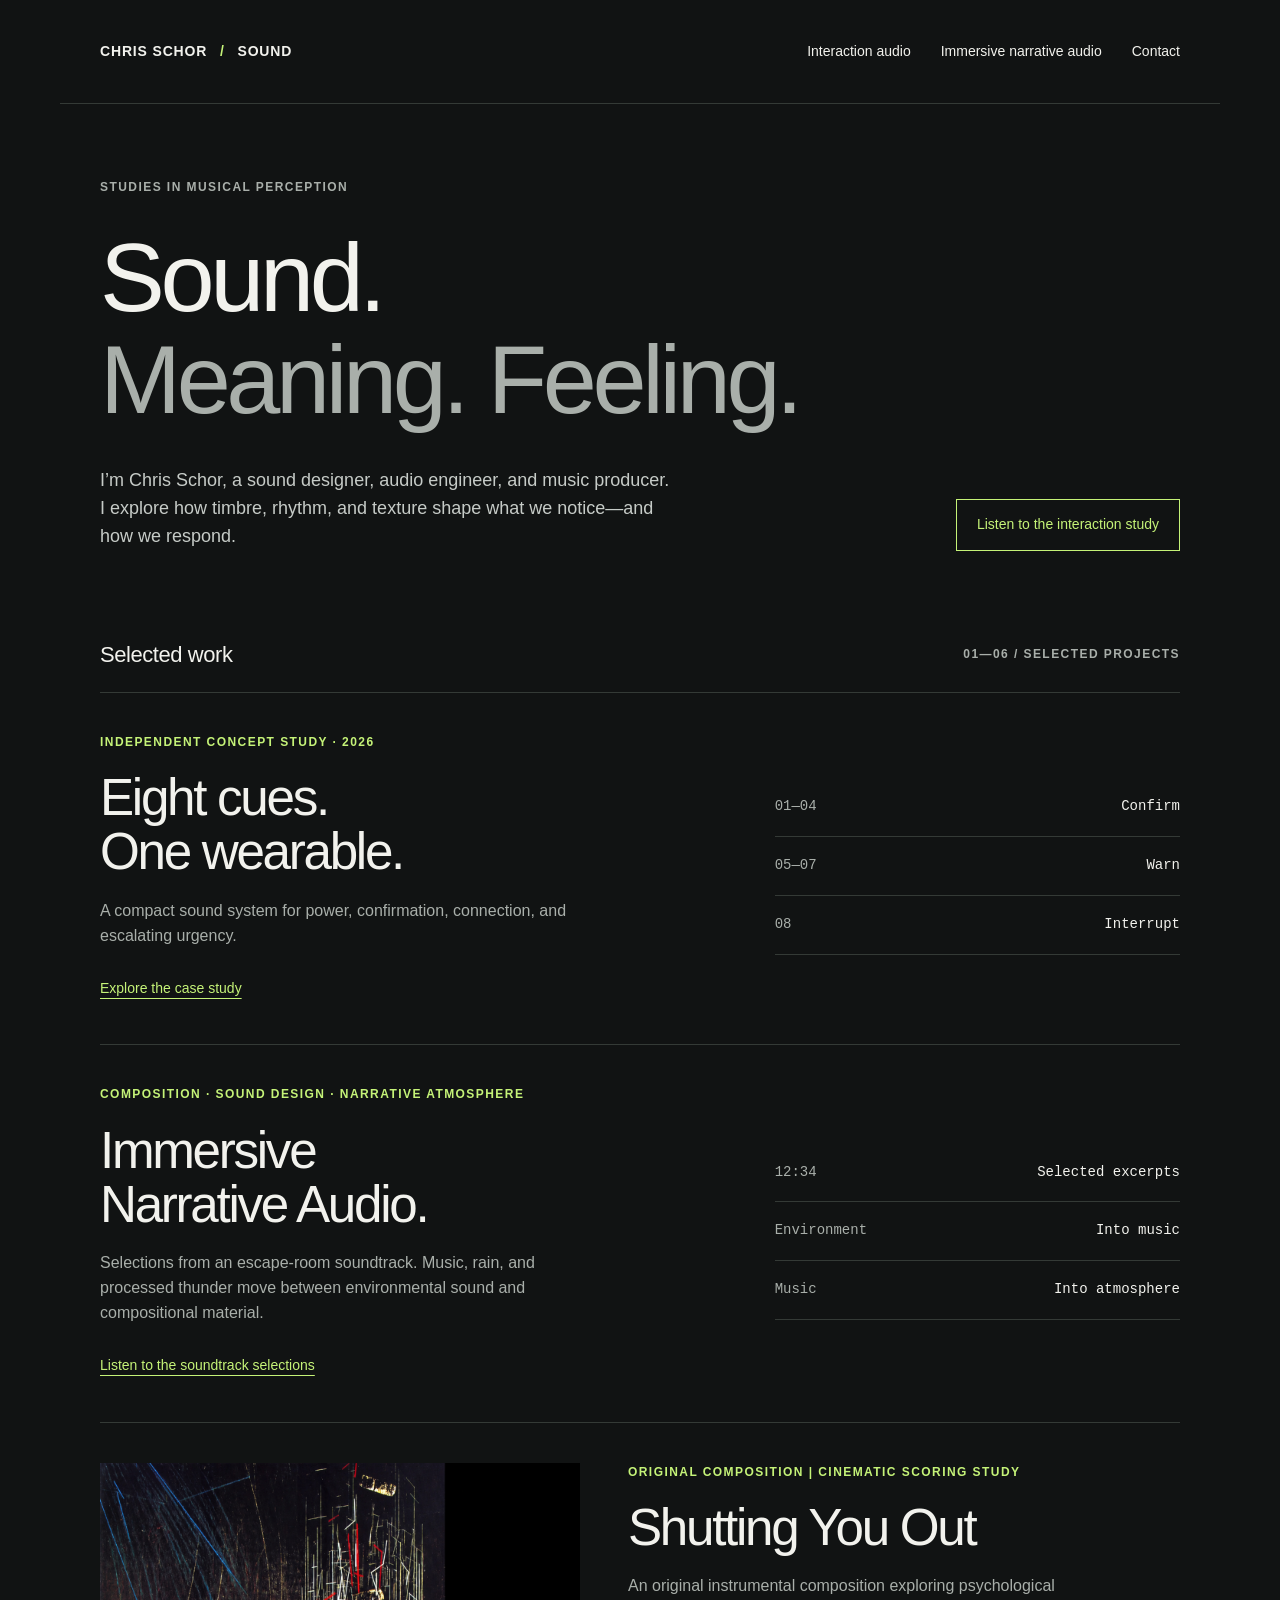
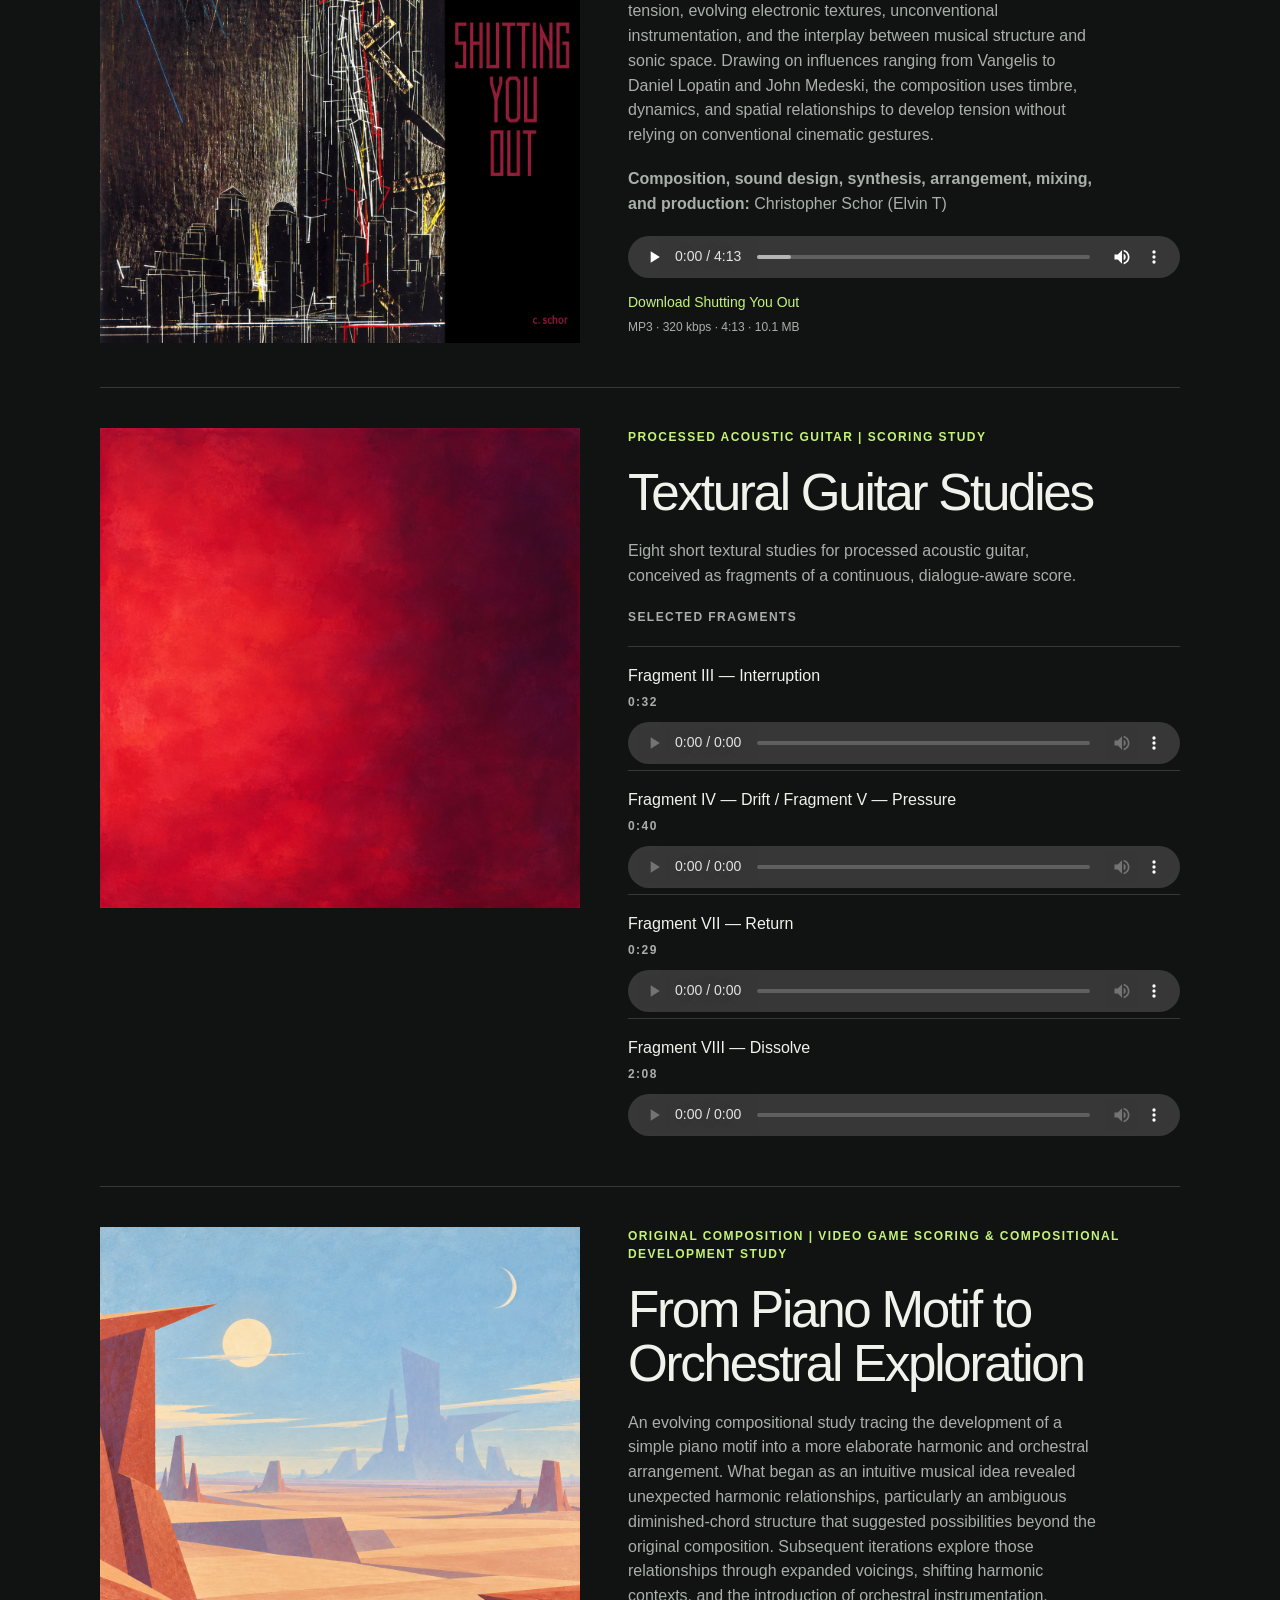
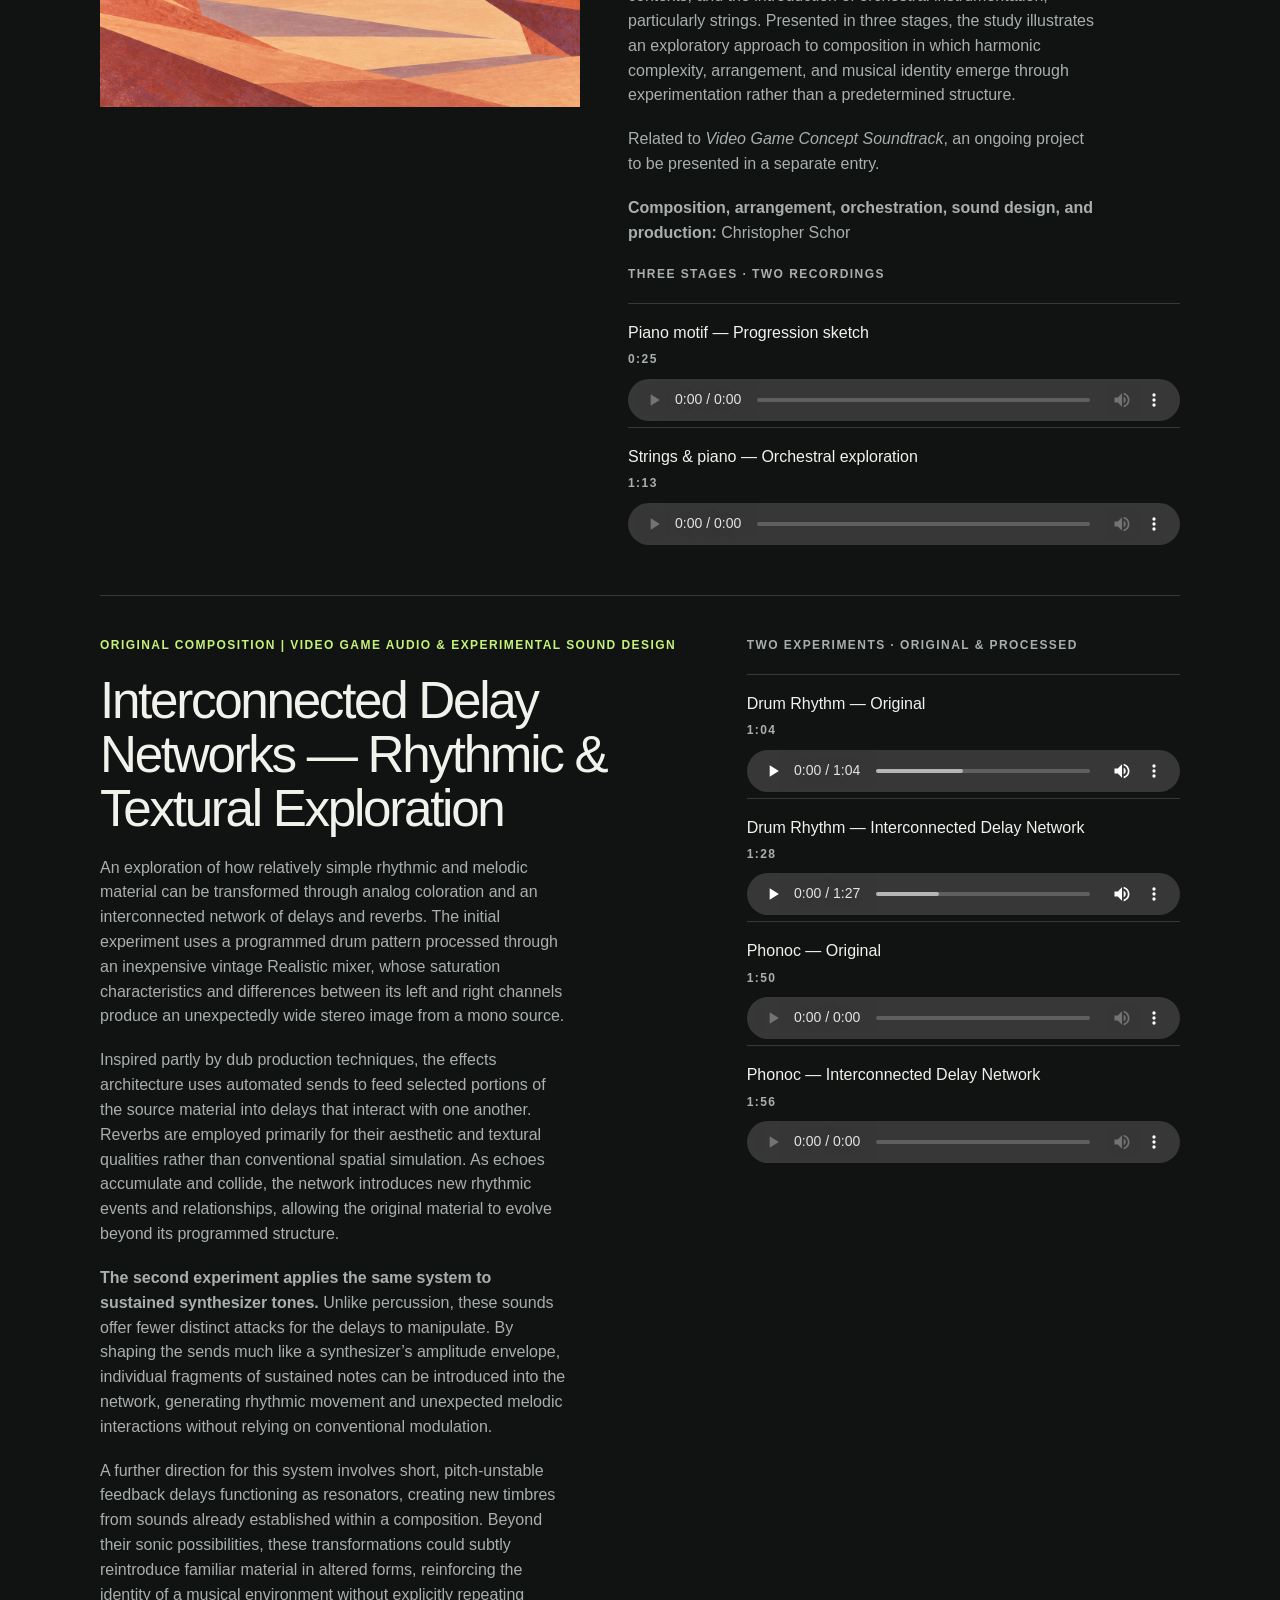
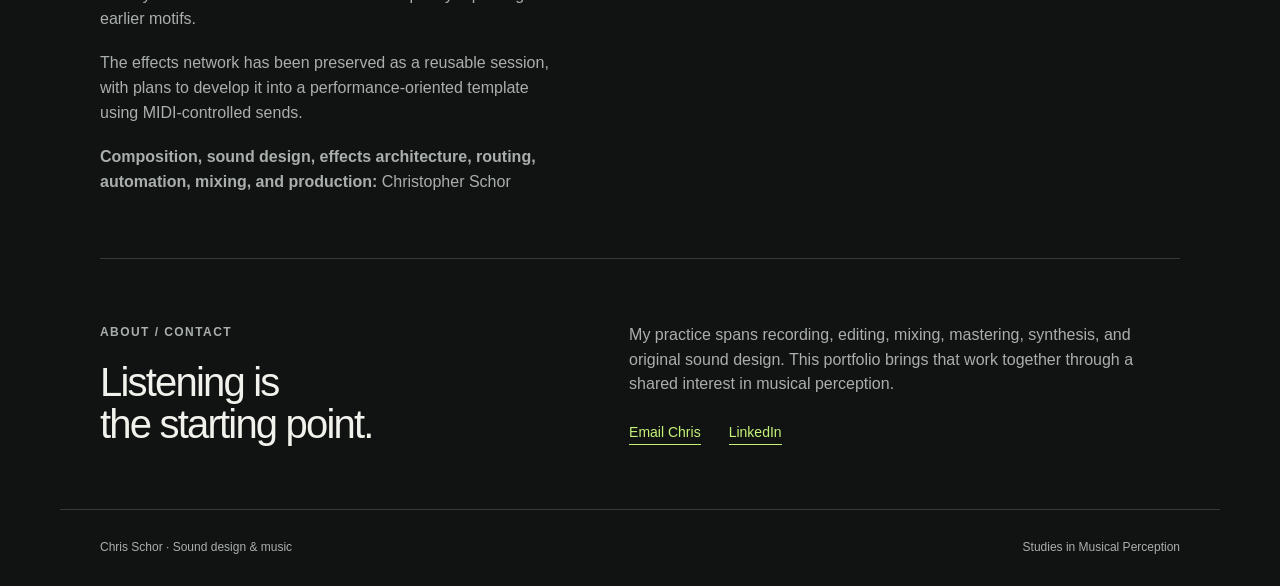
==== commit 82dffa63: "Add abstract desert cover to orchestral study" ====
--- a/index.html
+++ b/index.html
@@ -1 +1 @@
-<!doctype html><html lang="en"><head><meta charset="utf-8"><meta name="viewport" content="width=device-width, initial-scale=1"><meta name="color-scheme" content="dark"><title>Chris Schor — Sound Design & Music</title><meta name="description" content="Sound design, music production, and studies in musical perception by Chris Schor."><link rel="icon" type="image/svg+xml" href="data:image/svg+xml,%3Csvg xmlns='http://www.w3.org/2000/svg' viewBox='0 0 32 32'%3E%3Crect width='32' height='32' rx='6' fill='%23111313'/%3E%3Cpath d='M8 13v6m8-13v20m8-16v12' stroke='%23c5f378' stroke-width='3'/%3E%3C/svg%3E"><link rel="stylesheet" href="style.css"><script src="player.js" defer></script><style>.guitar-study{grid-template-columns:1fr 1.15fr;align-items:start;gap:48px}.guitar-art img{display:block;width:100%;height:auto}.guitar-study h3{margin-top:14px}.guitar-track{border-top:1px solid var(--line);padding:18px 0 6px}.guitar-track h4{font-size:1rem;font-weight:500;margin:0 0 6px;line-height:1.4}.guitar-track .eyebrow{margin-bottom:10px}@media(max-width:760px){.guitar-study{grid-template-columns:1fr;gap:28px}.guitar-art{max-width:480px}}</style></head><body><a class="skip" href="#main">Skip to content</a><header class="wrap site-header"><a class="wordmark" href="./" aria-label="Chris Schor home">CHRIS SCHOR<span class="mark" aria-hidden="true"> / </span>SOUND</a><nav aria-label="Main navigation"><a href="interaction-audio.html" >Interaction audio</a><a href="experiential-audio.html">Immersive narrative audio</a><a href="./#contact">Contact</a></nav></header><main id="main" class="wrap"><section class="hero"><p class="eyebrow">Studies in Musical Perception</p><h1>Sound.<br><span class="muted">Meaning. Feeling.</span></h1><div class="hero-bottom"><p class="intro">I’m Chris Schor, a sound designer, audio engineer, and music producer. I explore how timbre, rhythm, and texture shape what we notice—and how we respond.</p><a class="button" href="interaction-audio.html">Listen to the interaction study</a></div></section><section class="selected" aria-labelledby="selected-title"><div class="section-heading"><h2 id="selected-title">Selected work</h2><span class="eyebrow">01—06 / Selected projects</span></div><a class="project" href="interaction-audio.html"><div><p class="eyebrow accent">Independent concept study · 2026</p><h3>Eight cues.<br>One wearable.</h3><p>A compact sound system for power, confirmation, connection, and escalating urgency.</p><span class="text-link">Explore the case study</span></div><div class="project-index" aria-hidden="true"><span>01—04 <b>Confirm</b></span><span>05—07 <b>Warn</b></span><span>08 <b>Interrupt</b></span></div></a><a class="project" href="experiential-audio.html"><div><p class="eyebrow accent">Composition · Sound design · Narrative atmosphere</p><h3>Immersive<br>Narrative Audio.</h3><p>Selections from an escape-room soundtrack. Music, rain, and processed thunder move between environmental sound and compositional material.</p><span class="text-link">Listen to the soundtrack selections</span></div><div class="project-index" aria-hidden="true"><span>12:34 <b>Selected excerpts</b></span><span>Environment <b>Into music</b></span><span>Music <b>Into atmosphere</b></span></div></a><article class="project guitar-study" id="shutting-you-out" aria-labelledby="shutting-you-out-title"><div class="guitar-art"><img src="Shutting-You-Out-cover.png" width="1254" height="1254" loading="lazy" alt="Shutting You Out cover: dark architectural artwork beside a black panel with angular wine-red lettering."></div><div class="guitar-content"><p class="eyebrow accent">Original Composition | Cinematic Scoring Study</p><h3 id="shutting-you-out-title">Shutting You Out</h3><p>An original instrumental composition exploring psychological tension, evolving electronic textures, unconventional instrumentation, and the interplay between musical structure and sonic space. Drawing on influences ranging from Vangelis to Daniel Lopatin and John Medeski, the composition uses timbre, dynamics, and spatial relationships to develop tension without relying on conventional cinematic gestures.</p><p><strong>Composition, sound design, synthesis, arrangement, mixing, and production:</strong> Christopher Schor (Elvin T)</p><audio controls preload="metadata" aria-label="Play Shutting You Out"><source src="ShuttingYouOut.mp3" type="audio/mpeg"></audio><a class="download" href="ShuttingYouOut.mp3" download>Download Shutting You Out <span>MP3 · 320 kbps · 4:13 · 10.1 MB</span></a></div></article><article class="project guitar-study" id="textural-guitar" aria-labelledby="textural-guitar-title"><div class="guitar-art"><img src="textural-guitar-art.png" width="1254" height="1254" loading="lazy" alt="Layered crimson and vermilion pigment giving way to deep burgundy and violet."></div><div class="guitar-content"><p class="eyebrow accent">Processed Acoustic Guitar | Scoring Study</p><h3 id="textural-guitar-title">Textural Guitar Studies</h3><p>Eight short textural studies for processed acoustic guitar, conceived as fragments of a continuous, dialogue-aware score.</p><p class="eyebrow">Selected fragments</p><div class="guitar-track"><h4>Fragment III — Interruption</h4><p class="eyebrow">0:32</p><audio controls preload="metadata" aria-label="Play Fragment III — Interruption"><source src="textural-guitar-iii.m4a" type="audio/mp4"></audio></div><div class="guitar-track"><h4>Fragment IV — Drift / Fragment V — Pressure</h4><p class="eyebrow">0:40</p><audio controls preload="metadata" aria-label="Play Fragment IV — Drift / Fragment V — Pressure"><source src="textural-guitar-iv-v.m4a" type="audio/mp4"></audio></div><div class="guitar-track"><h4>Fragment VII — Return</h4><p class="eyebrow">0:29</p><audio controls preload="metadata" aria-label="Play Fragment VII — Return"><source src="textural-guitar-vii.m4a" type="audio/mp4"></audio></div><div class="guitar-track"><h4>Fragment VIII — Dissolve</h4><p class="eyebrow">2:08</p><audio controls preload="metadata" aria-label="Play Fragment VIII — Dissolve"><source src="textural-guitar-viii.m4a" type="audio/mp4"></audio></div></div></article><article class="project" id="piano-to-orchestral" aria-labelledby="piano-to-orchestral-title"><div><p class="eyebrow accent">Original Composition | Video Game Scoring &amp; Compositional Development Study</p><h3 id="piano-to-orchestral-title">From Piano Motif to Orchestral Exploration</h3><p>An evolving compositional study tracing the development of a simple piano motif into a more elaborate harmonic and orchestral arrangement. What began as an intuitive musical idea revealed unexpected harmonic relationships, particularly an ambiguous diminished-chord structure that suggested possibilities beyond the original composition. Subsequent iterations explore those relationships through expanded voicings, shifting harmonic contexts, and the introduction of orchestral instrumentation, particularly strings. Presented in three stages, the study illustrates an exploratory approach to composition in which harmonic complexity, arrangement, and musical identity emerge through experimentation rather than a predetermined structure.</p><p>Related to <em>Video Game Concept Soundtrack</em>, an ongoing project to be presented in a separate entry.</p><p><strong>Composition, arrangement, orchestration, sound design, and production:</strong> Christopher Schor</p></div><div><p class="eyebrow">Three stages · Two recordings</p><div class="guitar-track"><h4>Piano motif — Progression sketch</h4><p class="eyebrow">0:25</p><audio controls preload="metadata" aria-label="Play Piano motif — Progression sketch"><source src="piano-motif-sketch.m4a" type="audio/mp4"></audio></div><div class="guitar-track"><h4>Strings & piano — Orchestral exploration</h4><p class="eyebrow">1:13</p><audio controls preload="metadata" aria-label="Play Strings & piano — Orchestral exploration"><source src="orchestral-exploration.m4a" type="audio/mp4"></audio></div></div></article><article class="project" id="delay-networks" aria-labelledby="delay-networks-title"><div><p class="eyebrow accent">Original Composition | Video Game Audio &amp; Experimental Sound Design</p><h3 id="delay-networks-title">Interconnected Delay Networks — Rhythmic &amp; Textural Exploration</h3><p>An exploration of how relatively simple rhythmic and melodic material can be transformed through analog coloration and an interconnected network of delays and reverbs. The initial experiment uses a programmed drum pattern processed through an inexpensive vintage Realistic mixer, whose saturation characteristics and differences between its left and right channels produce an unexpectedly wide stereo image from a mono source.</p><p>Inspired partly by dub production techniques, the effects architecture uses automated sends to feed selected portions of the source material into delays that interact with one another. Reverbs are employed primarily for their aesthetic and textural qualities rather than conventional spatial simulation. As echoes accumulate and collide, the network introduces new rhythmic events and relationships, allowing the original material to evolve beyond its programmed structure.</p><p><strong>The second experiment applies the same system to sustained synthesizer tones.</strong> Unlike percussion, these sounds offer fewer distinct attacks for the delays to manipulate. By shaping the sends much like a synthesizer’s amplitude envelope, individual fragments of sustained notes can be introduced into the network, generating rhythmic movement and unexpected melodic interactions without relying on conventional modulation.</p><p>A further direction for this system involves short, pitch-unstable feedback delays functioning as resonators, creating new timbres from sounds already established within a composition. Beyond their sonic possibilities, these transformations could subtly reintroduce familiar material in altered forms, reinforcing the identity of a musical environment without explicitly repeating earlier motifs.</p><p>The effects network has been preserved as a reusable session, with plans to develop it into a performance-oriented template using MIDI-controlled sends.</p><p><strong>Composition, sound design, effects architecture, routing, automation, mixing, and production:</strong> Christopher Schor</p></div><div><p class="eyebrow">Two experiments · Original &amp; processed</p><div class="guitar-track"><h4>Drum Rhythm — Original</h4><p class="eyebrow">1:04</p><audio controls preload="metadata" aria-label="Play Drum Rhythm — Original"><source src="delay-drums-original.mp3" type="audio/mpeg"></audio></div><div class="guitar-track"><h4>Drum Rhythm — Interconnected Delay Network</h4><p class="eyebrow">1:28</p><audio controls preload="metadata" aria-label="Play Drum Rhythm — Interconnected Delay Network"><source src="delay-drums-processed.mp3" type="audio/mpeg"></audio></div><div class="guitar-track"><h4>Phonoc — Original</h4><p class="eyebrow">1:50</p><audio controls preload="metadata" aria-label="Play Phonoc — Original"><source src="delay-phonoc-original.m4a" type="audio/mp4"></audio></div><div class="guitar-track"><h4>Phonoc — Interconnected Delay Network</h4><p class="eyebrow">1:56</p><audio controls preload="metadata" aria-label="Play Phonoc — Interconnected Delay Network"><source src="delay-phonoc-processed.m4a" type="audio/mp4"></audio></div></div></article></section><section class="about" id="contact"><div><p class="eyebrow">About / Contact</p><h2>Listening is<br>the starting point.</h2></div><div><p>My practice spans recording, editing, mixing, mastering, synthesis, and original sound design. This portfolio brings that work together through a shared interest in musical perception.</p><div class="contact-links"><a href="mailto:christopher.schor@gmail.com">Email Chris</a><a href="https://www.linkedin.com/in/christopherschor/">LinkedIn</a></div></div></section></main><footer class="wrap"><span>Chris Schor · Sound design &amp; music</span><a href="./">Studies in Musical Perception</a></footer></body></html>+<!doctype html><html lang="en"><head><meta charset="utf-8"><meta name="viewport" content="width=device-width, initial-scale=1"><meta name="color-scheme" content="dark"><title>Chris Schor — Sound Design & Music</title><meta name="description" content="Sound design, music production, and studies in musical perception by Chris Schor."><link rel="icon" type="image/svg+xml" href="data:image/svg+xml,%3Csvg xmlns='http://www.w3.org/2000/svg' viewBox='0 0 32 32'%3E%3Crect width='32' height='32' rx='6' fill='%23111313'/%3E%3Cpath d='M8 13v6m8-13v20m8-16v12' stroke='%23c5f378' stroke-width='3'/%3E%3C/svg%3E"><link rel="stylesheet" href="style.css"><script src="player.js" defer></script><style>.guitar-study{grid-template-columns:1fr 1.15fr;align-items:start;gap:48px}.guitar-art img{display:block;width:100%;height:auto}.guitar-study h3{margin-top:14px}.guitar-track{border-top:1px solid var(--line);padding:18px 0 6px}.guitar-track h4{font-size:1rem;font-weight:500;margin:0 0 6px;line-height:1.4}.guitar-track .eyebrow{margin-bottom:10px}@media(max-width:760px){.guitar-study{grid-template-columns:1fr;gap:28px}.guitar-art{max-width:480px}}</style></head><body><a class="skip" href="#main">Skip to content</a><header class="wrap site-header"><a class="wordmark" href="./" aria-label="Chris Schor home">CHRIS SCHOR<span class="mark" aria-hidden="true"> / </span>SOUND</a><nav aria-label="Main navigation"><a href="interaction-audio.html" >Interaction audio</a><a href="experiential-audio.html">Immersive narrative audio</a><a href="./#contact">Contact</a></nav></header><main id="main" class="wrap"><section class="hero"><p class="eyebrow">Studies in Musical Perception</p><h1>Sound.<br><span class="muted">Meaning. Feeling.</span></h1><div class="hero-bottom"><p class="intro">I’m Chris Schor, a sound designer, audio engineer, and music producer. I explore how timbre, rhythm, and texture shape what we notice—and how we respond.</p><a class="button" href="interaction-audio.html">Listen to the interaction study</a></div></section><section class="selected" aria-labelledby="selected-title"><div class="section-heading"><h2 id="selected-title">Selected work</h2><span class="eyebrow">01—06 / Selected projects</span></div><a class="project" href="interaction-audio.html"><div><p class="eyebrow accent">Independent concept study · 2026</p><h3>Eight cues.<br>One wearable.</h3><p>A compact sound system for power, confirmation, connection, and escalating urgency.</p><span class="text-link">Explore the case study</span></div><div class="project-index" aria-hidden="true"><span>01—04 <b>Confirm</b></span><span>05—07 <b>Warn</b></span><span>08 <b>Interrupt</b></span></div></a><a class="project" href="experiential-audio.html"><div><p class="eyebrow accent">Composition · Sound design · Narrative atmosphere</p><h3>Immersive<br>Narrative Audio.</h3><p>Selections from an escape-room soundtrack. Music, rain, and processed thunder move between environmental sound and compositional material.</p><span class="text-link">Listen to the soundtrack selections</span></div><div class="project-index" aria-hidden="true"><span>12:34 <b>Selected excerpts</b></span><span>Environment <b>Into music</b></span><span>Music <b>Into atmosphere</b></span></div></a><article class="project guitar-study" id="shutting-you-out" aria-labelledby="shutting-you-out-title"><div class="guitar-art"><img src="Shutting-You-Out-cover.png" width="1254" height="1254" loading="lazy" alt="Shutting You Out cover: dark architectural artwork beside a black panel with angular wine-red lettering."></div><div class="guitar-content"><p class="eyebrow accent">Original Composition | Cinematic Scoring Study</p><h3 id="shutting-you-out-title">Shutting You Out</h3><p>An original instrumental composition exploring psychological tension, evolving electronic textures, unconventional instrumentation, and the interplay between musical structure and sonic space. Drawing on influences ranging from Vangelis to Daniel Lopatin and John Medeski, the composition uses timbre, dynamics, and spatial relationships to develop tension without relying on conventional cinematic gestures.</p><p><strong>Composition, sound design, synthesis, arrangement, mixing, and production:</strong> Christopher Schor (Elvin T)</p><audio controls preload="metadata" aria-label="Play Shutting You Out"><source src="ShuttingYouOut.mp3" type="audio/mpeg"></audio><a class="download" href="ShuttingYouOut.mp3" download>Download Shutting You Out <span>MP3 · 320 kbps · 4:13 · 10.1 MB</span></a></div></article><article class="project guitar-study" id="textural-guitar" aria-labelledby="textural-guitar-title"><div class="guitar-art"><img src="textural-guitar-art.png" width="1254" height="1254" loading="lazy" alt="Layered crimson and vermilion pigment giving way to deep burgundy and violet."></div><div class="guitar-content"><p class="eyebrow accent">Processed Acoustic Guitar | Scoring Study</p><h3 id="textural-guitar-title">Textural Guitar Studies</h3><p>Eight short textural studies for processed acoustic guitar, conceived as fragments of a continuous, dialogue-aware score.</p><p class="eyebrow">Selected fragments</p><div class="guitar-track"><h4>Fragment III — Interruption</h4><p class="eyebrow">0:32</p><audio controls preload="metadata" aria-label="Play Fragment III — Interruption"><source src="textural-guitar-iii.m4a" type="audio/mp4"></audio></div><div class="guitar-track"><h4>Fragment IV — Drift / Fragment V — Pressure</h4><p class="eyebrow">0:40</p><audio controls preload="metadata" aria-label="Play Fragment IV — Drift / Fragment V — Pressure"><source src="textural-guitar-iv-v.m4a" type="audio/mp4"></audio></div><div class="guitar-track"><h4>Fragment VII — Return</h4><p class="eyebrow">0:29</p><audio controls preload="metadata" aria-label="Play Fragment VII — Return"><source src="textural-guitar-vii.m4a" type="audio/mp4"></audio></div><div class="guitar-track"><h4>Fragment VIII — Dissolve</h4><p class="eyebrow">2:08</p><audio controls preload="metadata" aria-label="Play Fragment VIII — Dissolve"><source src="textural-guitar-viii.m4a" type="audio/mp4"></audio></div></div></article><article class="project guitar-study" id="piano-to-orchestral" aria-labelledby="piano-to-orchestral-title"><div class="guitar-art"><img src="video-game-orchestral-cover-abstract.png" width="1254" height="1254" loading="lazy" alt="Abstract cartoon desert in pale blue, sand and terracotta, with sun and moon above a distant, mysterious angular form."></div><div class="guitar-content"><p class="eyebrow accent">Original Composition | Video Game Scoring &amp; Compositional Development Study</p><h3 id="piano-to-orchestral-title">From Piano Motif to Orchestral Exploration</h3><p>An evolving compositional study tracing the development of a simple piano motif into a more elaborate harmonic and orchestral arrangement. What began as an intuitive musical idea revealed unexpected harmonic relationships, particularly an ambiguous diminished-chord structure that suggested possibilities beyond the original composition. Subsequent iterations explore those relationships through expanded voicings, shifting harmonic contexts, and the introduction of orchestral instrumentation, particularly strings. Presented in three stages, the study illustrates an exploratory approach to composition in which harmonic complexity, arrangement, and musical identity emerge through experimentation rather than a predetermined structure.</p><p>Related to <em>Video Game Concept Soundtrack</em>, an ongoing project to be presented in a separate entry.</p><p><strong>Composition, arrangement, orchestration, sound design, and production:</strong> Christopher Schor</p><p class="eyebrow">Three stages · Two recordings</p><div class="guitar-track"><h4>Piano motif — Progression sketch</h4><p class="eyebrow">0:25</p><audio controls preload="metadata" aria-label="Play Piano motif — Progression sketch"><source src="piano-motif-sketch.m4a" type="audio/mp4"></audio></div><div class="guitar-track"><h4>Strings & piano — Orchestral exploration</h4><p class="eyebrow">1:13</p><audio controls preload="metadata" aria-label="Play Strings & piano — Orchestral exploration"><source src="orchestral-exploration.m4a" type="audio/mp4"></audio></div></div></article><article class="project" id="delay-networks" aria-labelledby="delay-networks-title"><div><p class="eyebrow accent">Original Composition | Video Game Audio &amp; Experimental Sound Design</p><h3 id="delay-networks-title">Interconnected Delay Networks — Rhythmic &amp; Textural Exploration</h3><p>An exploration of how relatively simple rhythmic and melodic material can be transformed through analog coloration and an interconnected network of delays and reverbs. The initial experiment uses a programmed drum pattern processed through an inexpensive vintage Realistic mixer, whose saturation characteristics and differences between its left and right channels produce an unexpectedly wide stereo image from a mono source.</p><p>Inspired partly by dub production techniques, the effects architecture uses automated sends to feed selected portions of the source material into delays that interact with one another. Reverbs are employed primarily for their aesthetic and textural qualities rather than conventional spatial simulation. As echoes accumulate and collide, the network introduces new rhythmic events and relationships, allowing the original material to evolve beyond its programmed structure.</p><p><strong>The second experiment applies the same system to sustained synthesizer tones.</strong> Unlike percussion, these sounds offer fewer distinct attacks for the delays to manipulate. By shaping the sends much like a synthesizer’s amplitude envelope, individual fragments of sustained notes can be introduced into the network, generating rhythmic movement and unexpected melodic interactions without relying on conventional modulation.</p><p>A further direction for this system involves short, pitch-unstable feedback delays functioning as resonators, creating new timbres from sounds already established within a composition. Beyond their sonic possibilities, these transformations could subtly reintroduce familiar material in altered forms, reinforcing the identity of a musical environment without explicitly repeating earlier motifs.</p><p>The effects network has been preserved as a reusable session, with plans to develop it into a performance-oriented template using MIDI-controlled sends.</p><p><strong>Composition, sound design, effects architecture, routing, automation, mixing, and production:</strong> Christopher Schor</p></div><div><p class="eyebrow">Two experiments · Original &amp; processed</p><div class="guitar-track"><h4>Drum Rhythm — Original</h4><p class="eyebrow">1:04</p><audio controls preload="metadata" aria-label="Play Drum Rhythm — Original"><source src="delay-drums-original.mp3" type="audio/mpeg"></audio></div><div class="guitar-track"><h4>Drum Rhythm — Interconnected Delay Network</h4><p class="eyebrow">1:28</p><audio controls preload="metadata" aria-label="Play Drum Rhythm — Interconnected Delay Network"><source src="delay-drums-processed.mp3" type="audio/mpeg"></audio></div><div class="guitar-track"><h4>Phonoc — Original</h4><p class="eyebrow">1:50</p><audio controls preload="metadata" aria-label="Play Phonoc — Original"><source src="delay-phonoc-original.m4a" type="audio/mp4"></audio></div><div class="guitar-track"><h4>Phonoc — Interconnected Delay Network</h4><p class="eyebrow">1:56</p><audio controls preload="metadata" aria-label="Play Phonoc — Interconnected Delay Network"><source src="delay-phonoc-processed.m4a" type="audio/mp4"></audio></div></div></article></section><section class="about" id="contact"><div><p class="eyebrow">About / Contact</p><h2>Listening is<br>the starting point.</h2></div><div><p>My practice spans recording, editing, mixing, mastering, synthesis, and original sound design. This portfolio brings that work together through a shared interest in musical perception.</p><div class="contact-links"><a href="mailto:christopher.schor@gmail.com">Email Chris</a><a href="https://www.linkedin.com/in/christopherschor/">LinkedIn</a></div></div></section></main><footer class="wrap"><span>Chris Schor · Sound design &amp; music</span><a href="./">Studies in Musical Perception</a></footer></body></html>
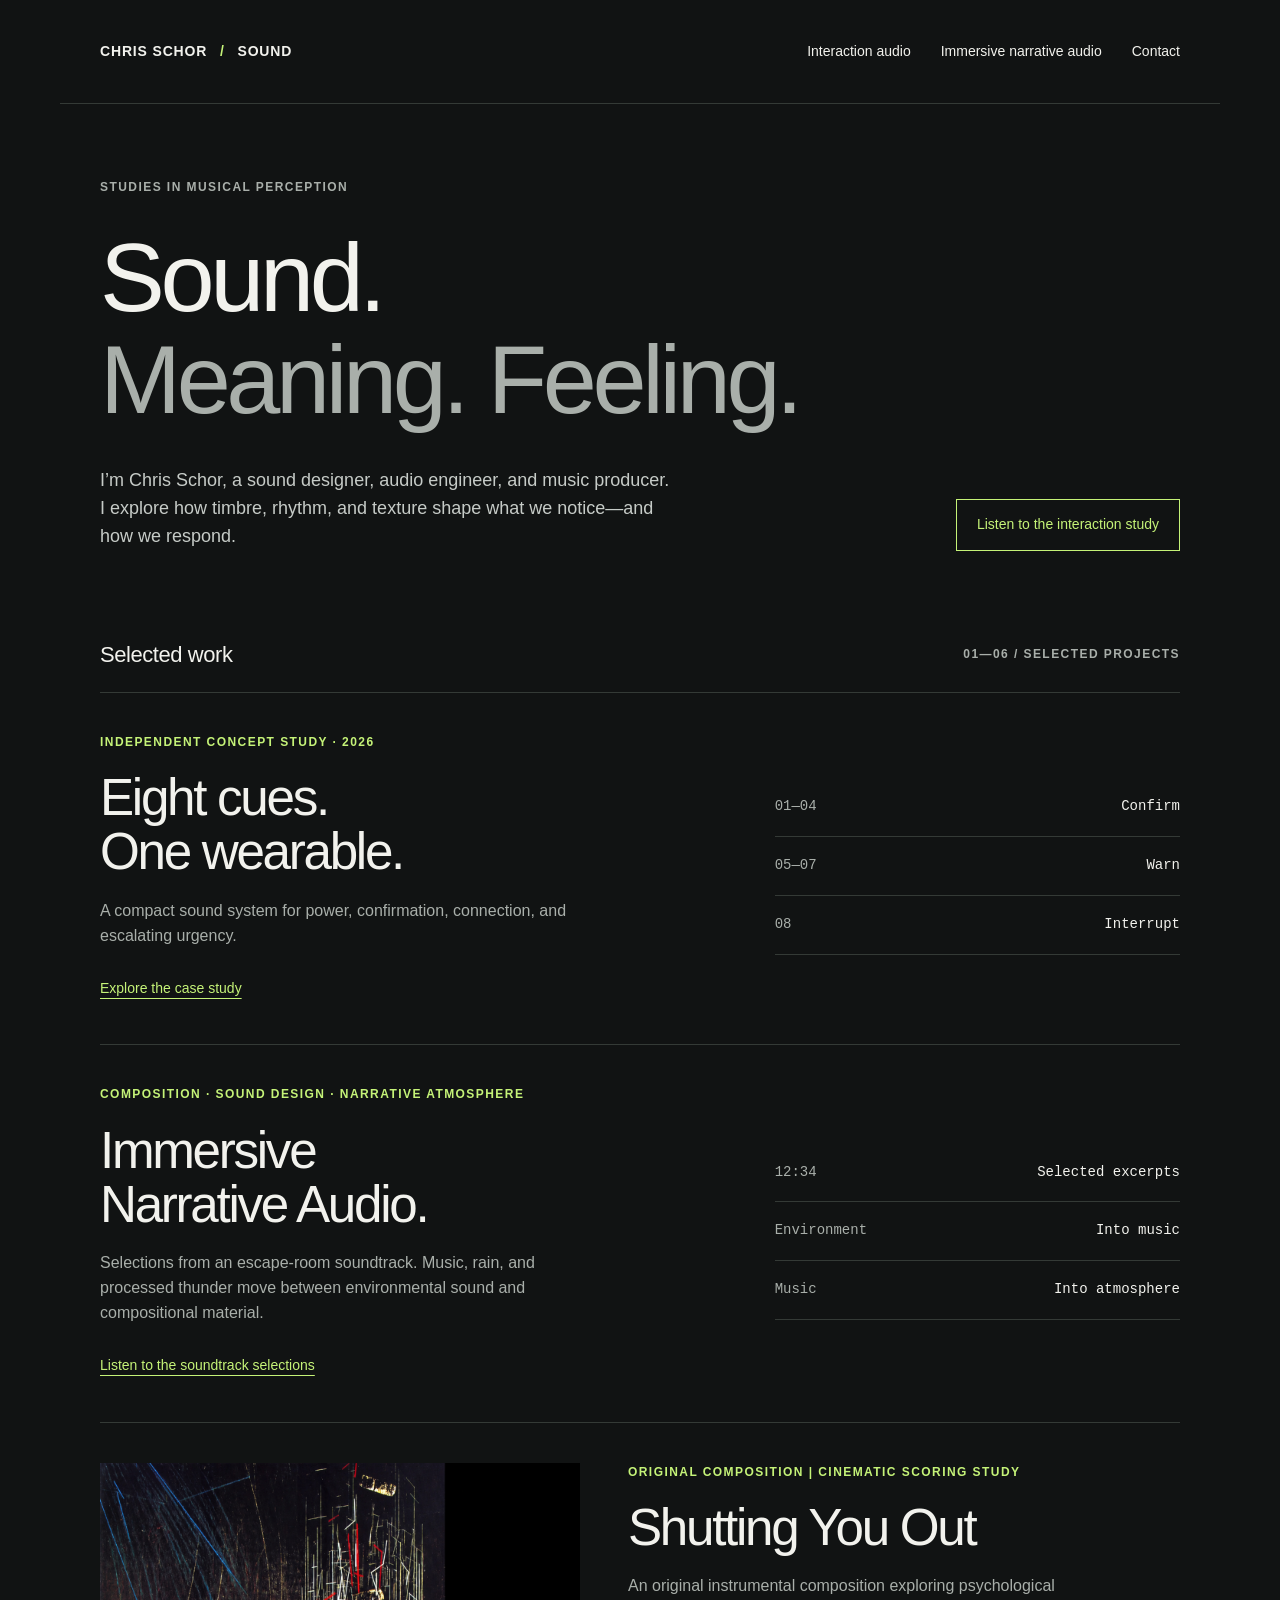
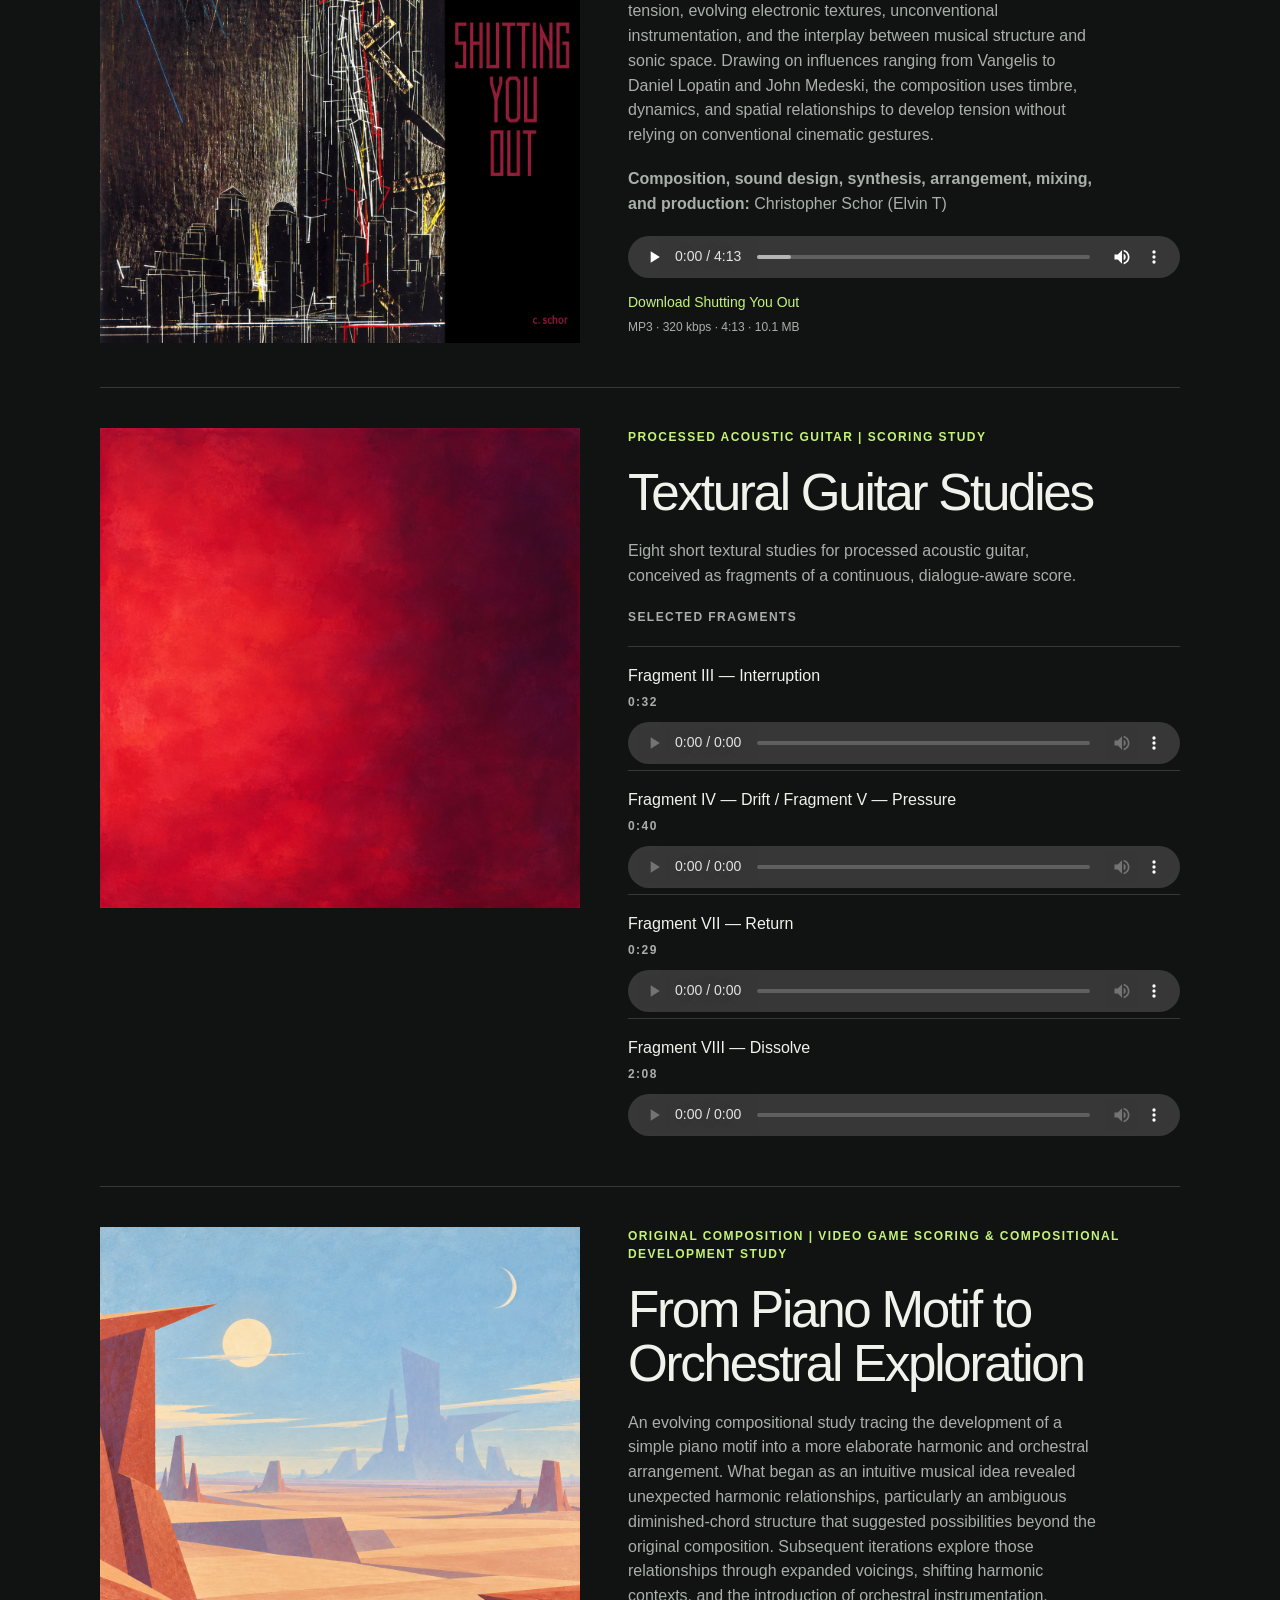
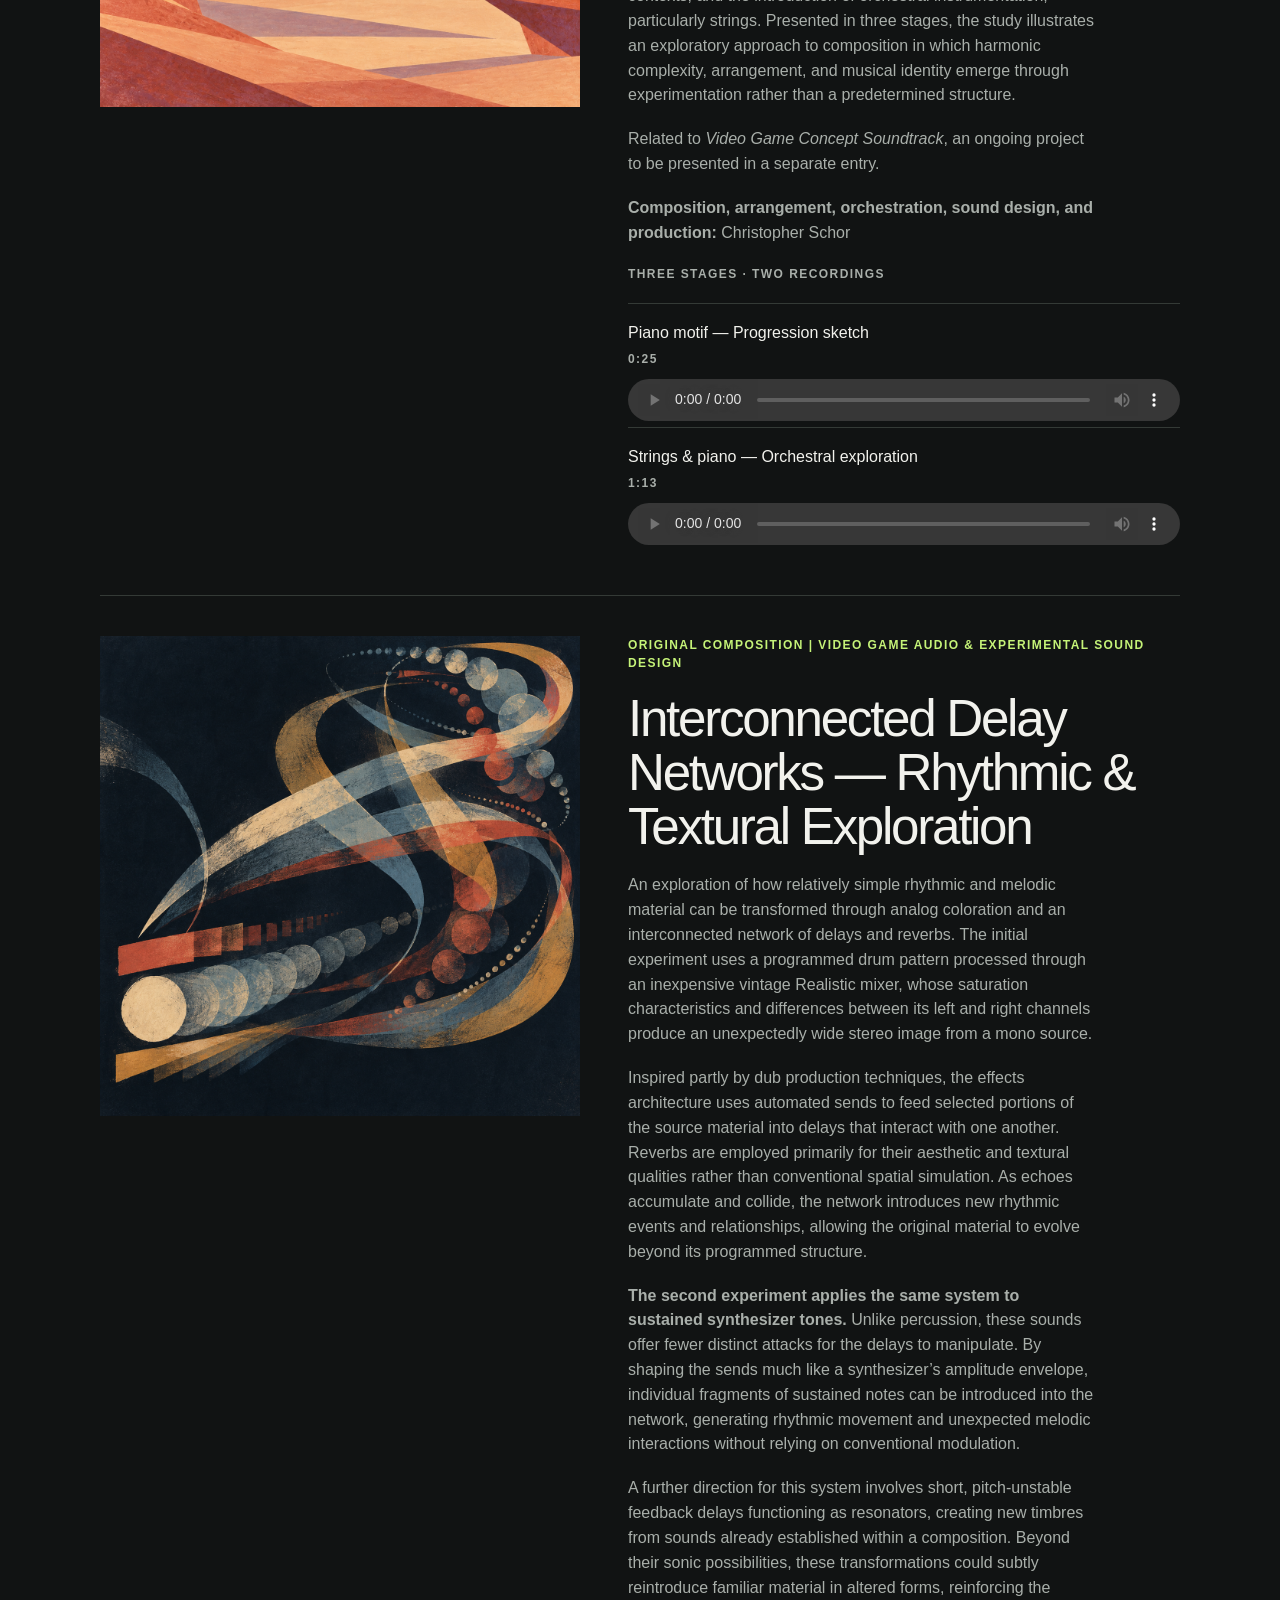
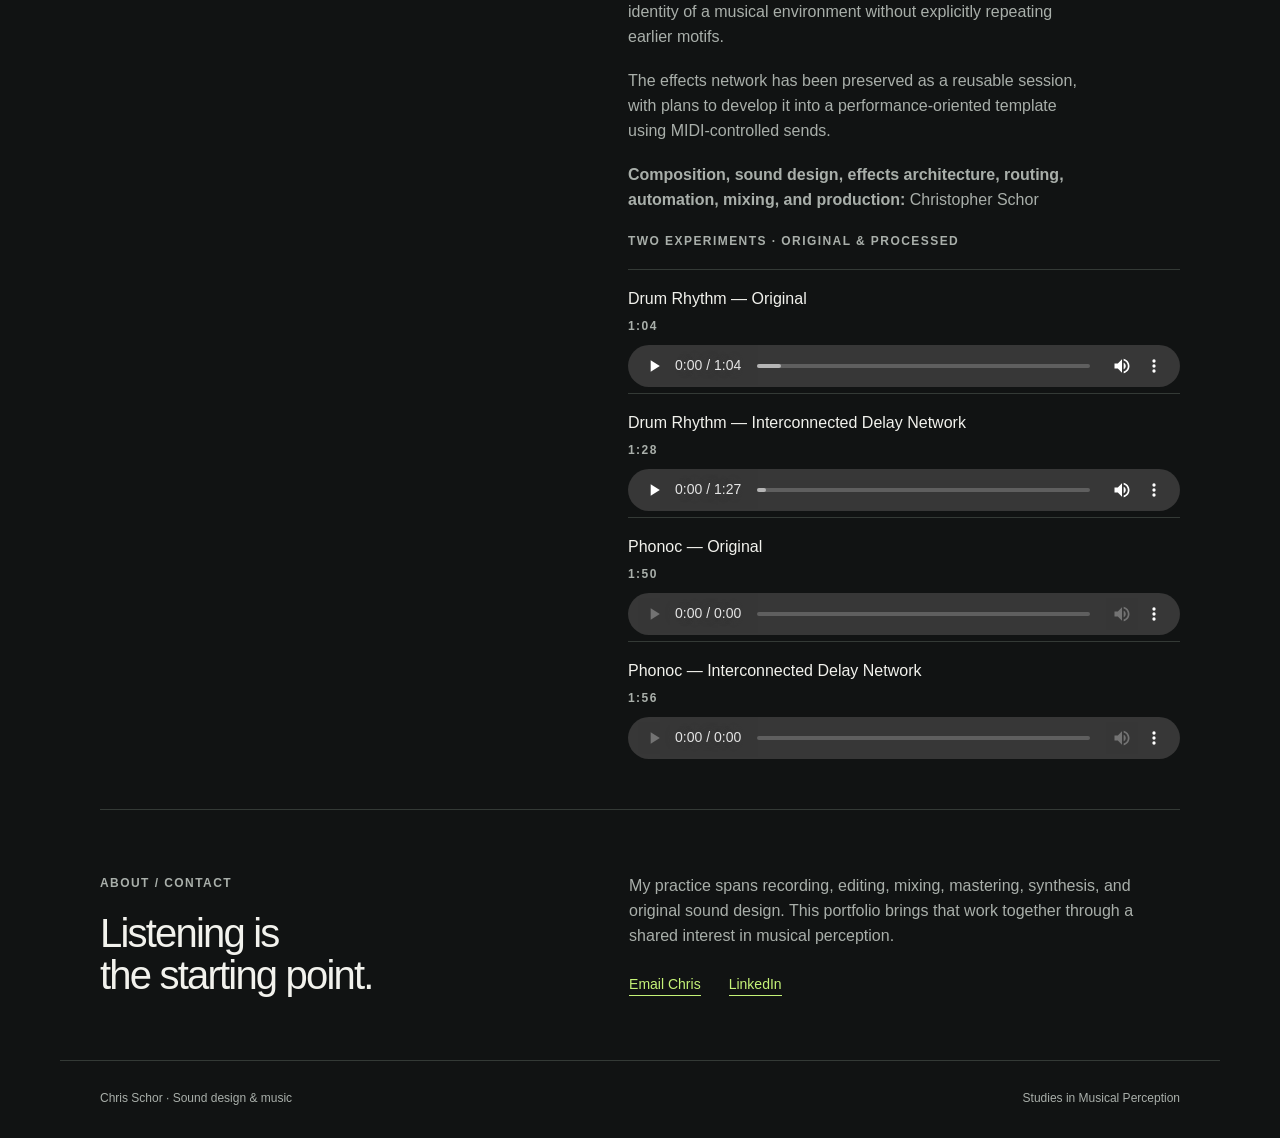
==== commit 48346711: "Add cover artwork to delay networks study" ====
--- a/index.html
+++ b/index.html
@@ -1 +1 @@
-<!doctype html><html lang="en"><head><meta charset="utf-8"><meta name="viewport" content="width=device-width, initial-scale=1"><meta name="color-scheme" content="dark"><title>Chris Schor — Sound Design & Music</title><meta name="description" content="Sound design, music production, and studies in musical perception by Chris Schor."><link rel="icon" type="image/svg+xml" href="data:image/svg+xml,%3Csvg xmlns='http://www.w3.org/2000/svg' viewBox='0 0 32 32'%3E%3Crect width='32' height='32' rx='6' fill='%23111313'/%3E%3Cpath d='M8 13v6m8-13v20m8-16v12' stroke='%23c5f378' stroke-width='3'/%3E%3C/svg%3E"><link rel="stylesheet" href="style.css"><script src="player.js" defer></script><style>.guitar-study{grid-template-columns:1fr 1.15fr;align-items:start;gap:48px}.guitar-art img{display:block;width:100%;height:auto}.guitar-study h3{margin-top:14px}.guitar-track{border-top:1px solid var(--line);padding:18px 0 6px}.guitar-track h4{font-size:1rem;font-weight:500;margin:0 0 6px;line-height:1.4}.guitar-track .eyebrow{margin-bottom:10px}@media(max-width:760px){.guitar-study{grid-template-columns:1fr;gap:28px}.guitar-art{max-width:480px}}</style></head><body><a class="skip" href="#main">Skip to content</a><header class="wrap site-header"><a class="wordmark" href="./" aria-label="Chris Schor home">CHRIS SCHOR<span class="mark" aria-hidden="true"> / </span>SOUND</a><nav aria-label="Main navigation"><a href="interaction-audio.html" >Interaction audio</a><a href="experiential-audio.html">Immersive narrative audio</a><a href="./#contact">Contact</a></nav></header><main id="main" class="wrap"><section class="hero"><p class="eyebrow">Studies in Musical Perception</p><h1>Sound.<br><span class="muted">Meaning. Feeling.</span></h1><div class="hero-bottom"><p class="intro">I’m Chris Schor, a sound designer, audio engineer, and music producer. I explore how timbre, rhythm, and texture shape what we notice—and how we respond.</p><a class="button" href="interaction-audio.html">Listen to the interaction study</a></div></section><section class="selected" aria-labelledby="selected-title"><div class="section-heading"><h2 id="selected-title">Selected work</h2><span class="eyebrow">01—06 / Selected projects</span></div><a class="project" href="interaction-audio.html"><div><p class="eyebrow accent">Independent concept study · 2026</p><h3>Eight cues.<br>One wearable.</h3><p>A compact sound system for power, confirmation, connection, and escalating urgency.</p><span class="text-link">Explore the case study</span></div><div class="project-index" aria-hidden="true"><span>01—04 <b>Confirm</b></span><span>05—07 <b>Warn</b></span><span>08 <b>Interrupt</b></span></div></a><a class="project" href="experiential-audio.html"><div><p class="eyebrow accent">Composition · Sound design · Narrative atmosphere</p><h3>Immersive<br>Narrative Audio.</h3><p>Selections from an escape-room soundtrack. Music, rain, and processed thunder move between environmental sound and compositional material.</p><span class="text-link">Listen to the soundtrack selections</span></div><div class="project-index" aria-hidden="true"><span>12:34 <b>Selected excerpts</b></span><span>Environment <b>Into music</b></span><span>Music <b>Into atmosphere</b></span></div></a><article class="project guitar-study" id="shutting-you-out" aria-labelledby="shutting-you-out-title"><div class="guitar-art"><img src="Shutting-You-Out-cover.png" width="1254" height="1254" loading="lazy" alt="Shutting You Out cover: dark architectural artwork beside a black panel with angular wine-red lettering."></div><div class="guitar-content"><p class="eyebrow accent">Original Composition | Cinematic Scoring Study</p><h3 id="shutting-you-out-title">Shutting You Out</h3><p>An original instrumental composition exploring psychological tension, evolving electronic textures, unconventional instrumentation, and the interplay between musical structure and sonic space. Drawing on influences ranging from Vangelis to Daniel Lopatin and John Medeski, the composition uses timbre, dynamics, and spatial relationships to develop tension without relying on conventional cinematic gestures.</p><p><strong>Composition, sound design, synthesis, arrangement, mixing, and production:</strong> Christopher Schor (Elvin T)</p><audio controls preload="metadata" aria-label="Play Shutting You Out"><source src="ShuttingYouOut.mp3" type="audio/mpeg"></audio><a class="download" href="ShuttingYouOut.mp3" download>Download Shutting You Out <span>MP3 · 320 kbps · 4:13 · 10.1 MB</span></a></div></article><article class="project guitar-study" id="textural-guitar" aria-labelledby="textural-guitar-title"><div class="guitar-art"><img src="textural-guitar-art.png" width="1254" height="1254" loading="lazy" alt="Layered crimson and vermilion pigment giving way to deep burgundy and violet."></div><div class="guitar-content"><p class="eyebrow accent">Processed Acoustic Guitar | Scoring Study</p><h3 id="textural-guitar-title">Textural Guitar Studies</h3><p>Eight short textural studies for processed acoustic guitar, conceived as fragments of a continuous, dialogue-aware score.</p><p class="eyebrow">Selected fragments</p><div class="guitar-track"><h4>Fragment III — Interruption</h4><p class="eyebrow">0:32</p><audio controls preload="metadata" aria-label="Play Fragment III — Interruption"><source src="textural-guitar-iii.m4a" type="audio/mp4"></audio></div><div class="guitar-track"><h4>Fragment IV — Drift / Fragment V — Pressure</h4><p class="eyebrow">0:40</p><audio controls preload="metadata" aria-label="Play Fragment IV — Drift / Fragment V — Pressure"><source src="textural-guitar-iv-v.m4a" type="audio/mp4"></audio></div><div class="guitar-track"><h4>Fragment VII — Return</h4><p class="eyebrow">0:29</p><audio controls preload="metadata" aria-label="Play Fragment VII — Return"><source src="textural-guitar-vii.m4a" type="audio/mp4"></audio></div><div class="guitar-track"><h4>Fragment VIII — Dissolve</h4><p class="eyebrow">2:08</p><audio controls preload="metadata" aria-label="Play Fragment VIII — Dissolve"><source src="textural-guitar-viii.m4a" type="audio/mp4"></audio></div></div></article><article class="project guitar-study" id="piano-to-orchestral" aria-labelledby="piano-to-orchestral-title"><div class="guitar-art"><img src="video-game-orchestral-cover-abstract.png" width="1254" height="1254" loading="lazy" alt="Abstract cartoon desert in pale blue, sand and terracotta, with sun and moon above a distant, mysterious angular form."></div><div class="guitar-content"><p class="eyebrow accent">Original Composition | Video Game Scoring &amp; Compositional Development Study</p><h3 id="piano-to-orchestral-title">From Piano Motif to Orchestral Exploration</h3><p>An evolving compositional study tracing the development of a simple piano motif into a more elaborate harmonic and orchestral arrangement. What began as an intuitive musical idea revealed unexpected harmonic relationships, particularly an ambiguous diminished-chord structure that suggested possibilities beyond the original composition. Subsequent iterations explore those relationships through expanded voicings, shifting harmonic contexts, and the introduction of orchestral instrumentation, particularly strings. Presented in three stages, the study illustrates an exploratory approach to composition in which harmonic complexity, arrangement, and musical identity emerge through experimentation rather than a predetermined structure.</p><p>Related to <em>Video Game Concept Soundtrack</em>, an ongoing project to be presented in a separate entry.</p><p><strong>Composition, arrangement, orchestration, sound design, and production:</strong> Christopher Schor</p><p class="eyebrow">Three stages · Two recordings</p><div class="guitar-track"><h4>Piano motif — Progression sketch</h4><p class="eyebrow">0:25</p><audio controls preload="metadata" aria-label="Play Piano motif — Progression sketch"><source src="piano-motif-sketch.m4a" type="audio/mp4"></audio></div><div class="guitar-track"><h4>Strings & piano — Orchestral exploration</h4><p class="eyebrow">1:13</p><audio controls preload="metadata" aria-label="Play Strings & piano — Orchestral exploration"><source src="orchestral-exploration.m4a" type="audio/mp4"></audio></div></div></article><article class="project" id="delay-networks" aria-labelledby="delay-networks-title"><div><p class="eyebrow accent">Original Composition | Video Game Audio &amp; Experimental Sound Design</p><h3 id="delay-networks-title">Interconnected Delay Networks — Rhythmic &amp; Textural Exploration</h3><p>An exploration of how relatively simple rhythmic and melodic material can be transformed through analog coloration and an interconnected network of delays and reverbs. The initial experiment uses a programmed drum pattern processed through an inexpensive vintage Realistic mixer, whose saturation characteristics and differences between its left and right channels produce an unexpectedly wide stereo image from a mono source.</p><p>Inspired partly by dub production techniques, the effects architecture uses automated sends to feed selected portions of the source material into delays that interact with one another. Reverbs are employed primarily for their aesthetic and textural qualities rather than conventional spatial simulation. As echoes accumulate and collide, the network introduces new rhythmic events and relationships, allowing the original material to evolve beyond its programmed structure.</p><p><strong>The second experiment applies the same system to sustained synthesizer tones.</strong> Unlike percussion, these sounds offer fewer distinct attacks for the delays to manipulate. By shaping the sends much like a synthesizer’s amplitude envelope, individual fragments of sustained notes can be introduced into the network, generating rhythmic movement and unexpected melodic interactions without relying on conventional modulation.</p><p>A further direction for this system involves short, pitch-unstable feedback delays functioning as resonators, creating new timbres from sounds already established within a composition. Beyond their sonic possibilities, these transformations could subtly reintroduce familiar material in altered forms, reinforcing the identity of a musical environment without explicitly repeating earlier motifs.</p><p>The effects network has been preserved as a reusable session, with plans to develop it into a performance-oriented template using MIDI-controlled sends.</p><p><strong>Composition, sound design, effects architecture, routing, automation, mixing, and production:</strong> Christopher Schor</p></div><div><p class="eyebrow">Two experiments · Original &amp; processed</p><div class="guitar-track"><h4>Drum Rhythm — Original</h4><p class="eyebrow">1:04</p><audio controls preload="metadata" aria-label="Play Drum Rhythm — Original"><source src="delay-drums-original.mp3" type="audio/mpeg"></audio></div><div class="guitar-track"><h4>Drum Rhythm — Interconnected Delay Network</h4><p class="eyebrow">1:28</p><audio controls preload="metadata" aria-label="Play Drum Rhythm — Interconnected Delay Network"><source src="delay-drums-processed.mp3" type="audio/mpeg"></audio></div><div class="guitar-track"><h4>Phonoc — Original</h4><p class="eyebrow">1:50</p><audio controls preload="metadata" aria-label="Play Phonoc — Original"><source src="delay-phonoc-original.m4a" type="audio/mp4"></audio></div><div class="guitar-track"><h4>Phonoc — Interconnected Delay Network</h4><p class="eyebrow">1:56</p><audio controls preload="metadata" aria-label="Play Phonoc — Interconnected Delay Network"><source src="delay-phonoc-processed.m4a" type="audio/mp4"></audio></div></div></article></section><section class="about" id="contact"><div><p class="eyebrow">About / Contact</p><h2>Listening is<br>the starting point.</h2></div><div><p>My practice spans recording, editing, mixing, mastering, synthesis, and original sound design. This portfolio brings that work together through a shared interest in musical perception.</p><div class="contact-links"><a href="mailto:christopher.schor@gmail.com">Email Chris</a><a href="https://www.linkedin.com/in/christopherschor/">LinkedIn</a></div></div></section></main><footer class="wrap"><span>Chris Schor · Sound design &amp; music</span><a href="./">Studies in Musical Perception</a></footer></body></html>+<!doctype html><html lang="en"><head><meta charset="utf-8"><meta name="viewport" content="width=device-width, initial-scale=1"><meta name="color-scheme" content="dark"><title>Chris Schor — Sound Design & Music</title><meta name="description" content="Sound design, music production, and studies in musical perception by Chris Schor."><link rel="icon" type="image/svg+xml" href="data:image/svg+xml,%3Csvg xmlns='http://www.w3.org/2000/svg' viewBox='0 0 32 32'%3E%3Crect width='32' height='32' rx='6' fill='%23111313'/%3E%3Cpath d='M8 13v6m8-13v20m8-16v12' stroke='%23c5f378' stroke-width='3'/%3E%3C/svg%3E"><link rel="stylesheet" href="style.css"><script src="player.js" defer></script><style>.guitar-study{grid-template-columns:1fr 1.15fr;align-items:start;gap:48px}.guitar-art img{display:block;width:100%;height:auto}.guitar-study h3{margin-top:14px}.guitar-track{border-top:1px solid var(--line);padding:18px 0 6px}.guitar-track h4{font-size:1rem;font-weight:500;margin:0 0 6px;line-height:1.4}.guitar-track .eyebrow{margin-bottom:10px}@media(max-width:760px){.guitar-study{grid-template-columns:1fr;gap:28px}.guitar-art{max-width:480px}}</style></head><body><a class="skip" href="#main">Skip to content</a><header class="wrap site-header"><a class="wordmark" href="./" aria-label="Chris Schor home">CHRIS SCHOR<span class="mark" aria-hidden="true"> / </span>SOUND</a><nav aria-label="Main navigation"><a href="interaction-audio.html" >Interaction audio</a><a href="experiential-audio.html">Immersive narrative audio</a><a href="./#contact">Contact</a></nav></header><main id="main" class="wrap"><section class="hero"><p class="eyebrow">Studies in Musical Perception</p><h1>Sound.<br><span class="muted">Meaning. Feeling.</span></h1><div class="hero-bottom"><p class="intro">I’m Chris Schor, a sound designer, audio engineer, and music producer. I explore how timbre, rhythm, and texture shape what we notice—and how we respond.</p><a class="button" href="interaction-audio.html">Listen to the interaction study</a></div></section><section class="selected" aria-labelledby="selected-title"><div class="section-heading"><h2 id="selected-title">Selected work</h2><span class="eyebrow">01—06 / Selected projects</span></div><a class="project" href="interaction-audio.html"><div><p class="eyebrow accent">Independent concept study · 2026</p><h3>Eight cues.<br>One wearable.</h3><p>A compact sound system for power, confirmation, connection, and escalating urgency.</p><span class="text-link">Explore the case study</span></div><div class="project-index" aria-hidden="true"><span>01—04 <b>Confirm</b></span><span>05—07 <b>Warn</b></span><span>08 <b>Interrupt</b></span></div></a><a class="project" href="experiential-audio.html"><div><p class="eyebrow accent">Composition · Sound design · Narrative atmosphere</p><h3>Immersive<br>Narrative Audio.</h3><p>Selections from an escape-room soundtrack. Music, rain, and processed thunder move between environmental sound and compositional material.</p><span class="text-link">Listen to the soundtrack selections</span></div><div class="project-index" aria-hidden="true"><span>12:34 <b>Selected excerpts</b></span><span>Environment <b>Into music</b></span><span>Music <b>Into atmosphere</b></span></div></a><article class="project guitar-study" id="shutting-you-out" aria-labelledby="shutting-you-out-title"><div class="guitar-art"><img src="Shutting-You-Out-cover.png" width="1254" height="1254" loading="lazy" alt="Shutting You Out cover: dark architectural artwork beside a black panel with angular wine-red lettering."></div><div class="guitar-content"><p class="eyebrow accent">Original Composition | Cinematic Scoring Study</p><h3 id="shutting-you-out-title">Shutting You Out</h3><p>An original instrumental composition exploring psychological tension, evolving electronic textures, unconventional instrumentation, and the interplay between musical structure and sonic space. Drawing on influences ranging from Vangelis to Daniel Lopatin and John Medeski, the composition uses timbre, dynamics, and spatial relationships to develop tension without relying on conventional cinematic gestures.</p><p><strong>Composition, sound design, synthesis, arrangement, mixing, and production:</strong> Christopher Schor (Elvin T)</p><audio controls preload="metadata" aria-label="Play Shutting You Out"><source src="ShuttingYouOut.mp3" type="audio/mpeg"></audio><a class="download" href="ShuttingYouOut.mp3" download>Download Shutting You Out <span>MP3 · 320 kbps · 4:13 · 10.1 MB</span></a></div></article><article class="project guitar-study" id="textural-guitar" aria-labelledby="textural-guitar-title"><div class="guitar-art"><img src="textural-guitar-art.png" width="1254" height="1254" loading="lazy" alt="Layered crimson and vermilion pigment giving way to deep burgundy and violet."></div><div class="guitar-content"><p class="eyebrow accent">Processed Acoustic Guitar | Scoring Study</p><h3 id="textural-guitar-title">Textural Guitar Studies</h3><p>Eight short textural studies for processed acoustic guitar, conceived as fragments of a continuous, dialogue-aware score.</p><p class="eyebrow">Selected fragments</p><div class="guitar-track"><h4>Fragment III — Interruption</h4><p class="eyebrow">0:32</p><audio controls preload="metadata" aria-label="Play Fragment III — Interruption"><source src="textural-guitar-iii.m4a" type="audio/mp4"></audio></div><div class="guitar-track"><h4>Fragment IV — Drift / Fragment V — Pressure</h4><p class="eyebrow">0:40</p><audio controls preload="metadata" aria-label="Play Fragment IV — Drift / Fragment V — Pressure"><source src="textural-guitar-iv-v.m4a" type="audio/mp4"></audio></div><div class="guitar-track"><h4>Fragment VII — Return</h4><p class="eyebrow">0:29</p><audio controls preload="metadata" aria-label="Play Fragment VII — Return"><source src="textural-guitar-vii.m4a" type="audio/mp4"></audio></div><div class="guitar-track"><h4>Fragment VIII — Dissolve</h4><p class="eyebrow">2:08</p><audio controls preload="metadata" aria-label="Play Fragment VIII — Dissolve"><source src="textural-guitar-viii.m4a" type="audio/mp4"></audio></div></div></article><article class="project guitar-study" id="piano-to-orchestral" aria-labelledby="piano-to-orchestral-title"><div class="guitar-art"><img src="video-game-orchestral-cover-abstract.png" width="1254" height="1254" loading="lazy" alt="Abstract cartoon desert in pale blue, sand and terracotta, with sun and moon above a distant, mysterious angular form."></div><div class="guitar-content"><p class="eyebrow accent">Original Composition | Video Game Scoring &amp; Compositional Development Study</p><h3 id="piano-to-orchestral-title">From Piano Motif to Orchestral Exploration</h3><p>An evolving compositional study tracing the development of a simple piano motif into a more elaborate harmonic and orchestral arrangement. What began as an intuitive musical idea revealed unexpected harmonic relationships, particularly an ambiguous diminished-chord structure that suggested possibilities beyond the original composition. Subsequent iterations explore those relationships through expanded voicings, shifting harmonic contexts, and the introduction of orchestral instrumentation, particularly strings. Presented in three stages, the study illustrates an exploratory approach to composition in which harmonic complexity, arrangement, and musical identity emerge through experimentation rather than a predetermined structure.</p><p>Related to <em>Video Game Concept Soundtrack</em>, an ongoing project to be presented in a separate entry.</p><p><strong>Composition, arrangement, orchestration, sound design, and production:</strong> Christopher Schor</p><p class="eyebrow">Three stages · Two recordings</p><div class="guitar-track"><h4>Piano motif — Progression sketch</h4><p class="eyebrow">0:25</p><audio controls preload="metadata" aria-label="Play Piano motif — Progression sketch"><source src="piano-motif-sketch.m4a" type="audio/mp4"></audio></div><div class="guitar-track"><h4>Strings & piano — Orchestral exploration</h4><p class="eyebrow">1:13</p><audio controls preload="metadata" aria-label="Play Strings & piano — Orchestral exploration"><source src="orchestral-exploration.m4a" type="audio/mp4"></audio></div></div></article><article class="project guitar-study" id="delay-networks" aria-labelledby="delay-networks-title"><div class="guitar-art"><img src="delay-networks-cover.png" width="1254" height="1254" loading="lazy" alt="Abstract coral, ochre and pale blue ribbons weaving through repeated fading circles and bars on a deep ink-blue field."></div><div class="guitar-content"><p class="eyebrow accent">Original Composition | Video Game Audio &amp; Experimental Sound Design</p><h3 id="delay-networks-title">Interconnected Delay Networks — Rhythmic &amp; Textural Exploration</h3><p>An exploration of how relatively simple rhythmic and melodic material can be transformed through analog coloration and an interconnected network of delays and reverbs. The initial experiment uses a programmed drum pattern processed through an inexpensive vintage Realistic mixer, whose saturation characteristics and differences between its left and right channels produce an unexpectedly wide stereo image from a mono source.</p><p>Inspired partly by dub production techniques, the effects architecture uses automated sends to feed selected portions of the source material into delays that interact with one another. Reverbs are employed primarily for their aesthetic and textural qualities rather than conventional spatial simulation. As echoes accumulate and collide, the network introduces new rhythmic events and relationships, allowing the original material to evolve beyond its programmed structure.</p><p><strong>The second experiment applies the same system to sustained synthesizer tones.</strong> Unlike percussion, these sounds offer fewer distinct attacks for the delays to manipulate. By shaping the sends much like a synthesizer’s amplitude envelope, individual fragments of sustained notes can be introduced into the network, generating rhythmic movement and unexpected melodic interactions without relying on conventional modulation.</p><p>A further direction for this system involves short, pitch-unstable feedback delays functioning as resonators, creating new timbres from sounds already established within a composition. Beyond their sonic possibilities, these transformations could subtly reintroduce familiar material in altered forms, reinforcing the identity of a musical environment without explicitly repeating earlier motifs.</p><p>The effects network has been preserved as a reusable session, with plans to develop it into a performance-oriented template using MIDI-controlled sends.</p><p><strong>Composition, sound design, effects architecture, routing, automation, mixing, and production:</strong> Christopher Schor</p><p class="eyebrow">Two experiments · Original &amp; processed</p><div class="guitar-track"><h4>Drum Rhythm — Original</h4><p class="eyebrow">1:04</p><audio controls preload="metadata" aria-label="Play Drum Rhythm — Original"><source src="delay-drums-original.mp3" type="audio/mpeg"></audio></div><div class="guitar-track"><h4>Drum Rhythm — Interconnected Delay Network</h4><p class="eyebrow">1:28</p><audio controls preload="metadata" aria-label="Play Drum Rhythm — Interconnected Delay Network"><source src="delay-drums-processed.mp3" type="audio/mpeg"></audio></div><div class="guitar-track"><h4>Phonoc — Original</h4><p class="eyebrow">1:50</p><audio controls preload="metadata" aria-label="Play Phonoc — Original"><source src="delay-phonoc-original.m4a" type="audio/mp4"></audio></div><div class="guitar-track"><h4>Phonoc — Interconnected Delay Network</h4><p class="eyebrow">1:56</p><audio controls preload="metadata" aria-label="Play Phonoc — Interconnected Delay Network"><source src="delay-phonoc-processed.m4a" type="audio/mp4"></audio></div></div></article></section><section class="about" id="contact"><div><p class="eyebrow">About / Contact</p><h2>Listening is<br>the starting point.</h2></div><div><p>My practice spans recording, editing, mixing, mastering, synthesis, and original sound design. This portfolio brings that work together through a shared interest in musical perception.</p><div class="contact-links"><a href="mailto:christopher.schor@gmail.com">Email Chris</a><a href="https://www.linkedin.com/in/christopherschor/">LinkedIn</a></div></div></section></main><footer class="wrap"><span>Chris Schor · Sound design &amp; music</span><a href="./">Studies in Musical Perception</a></footer></body></html>
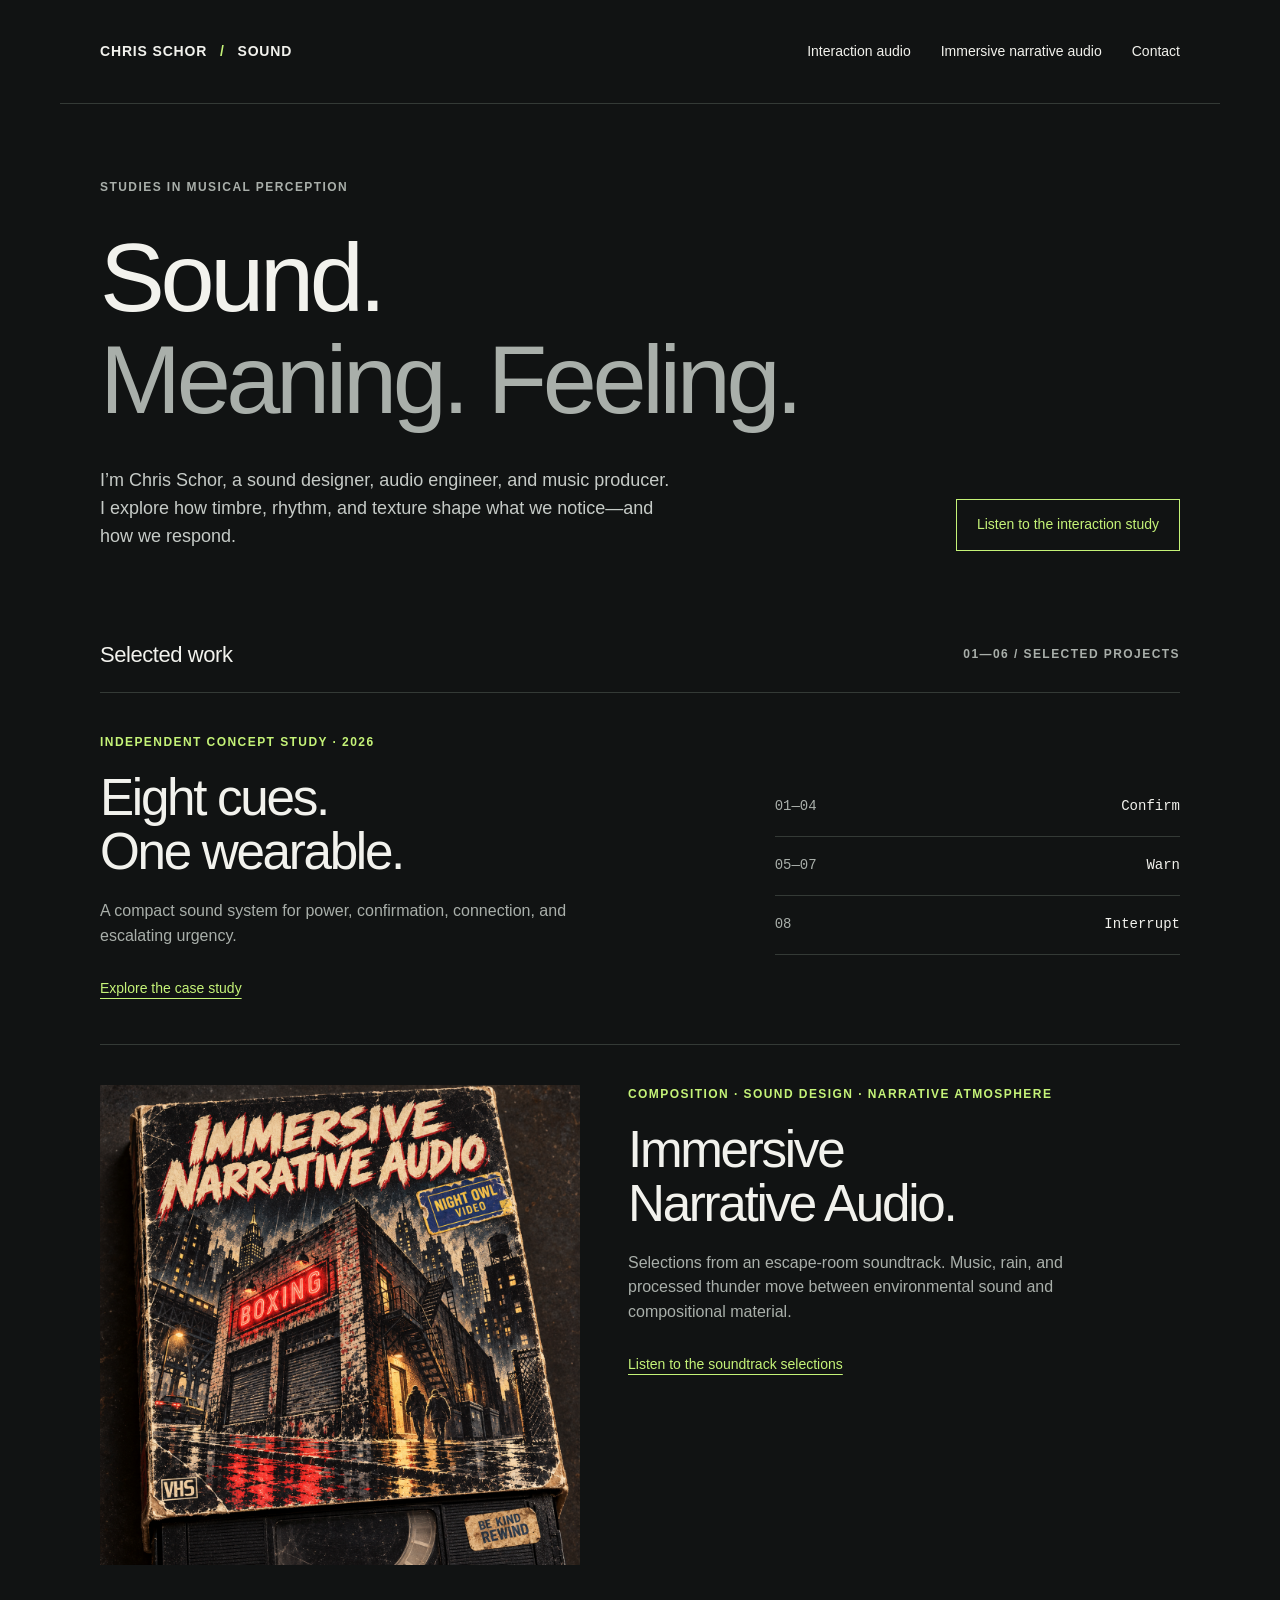
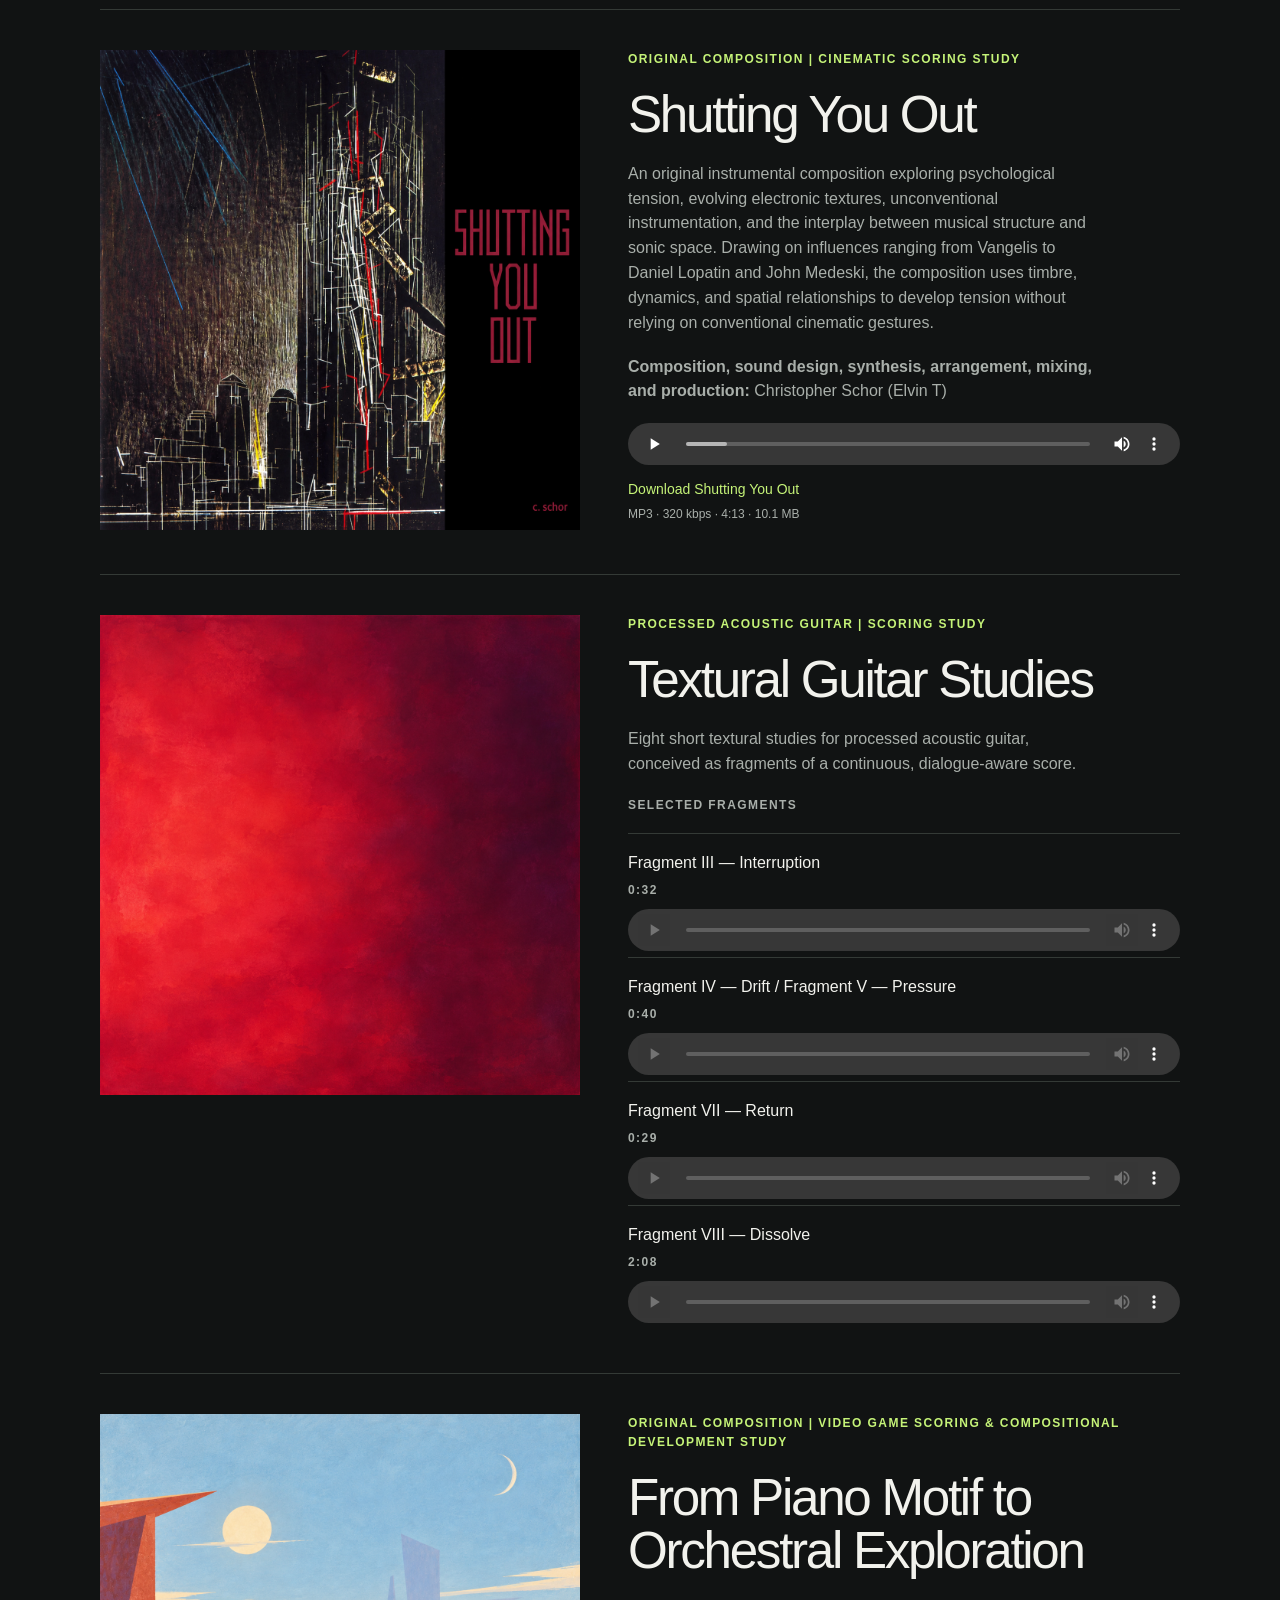
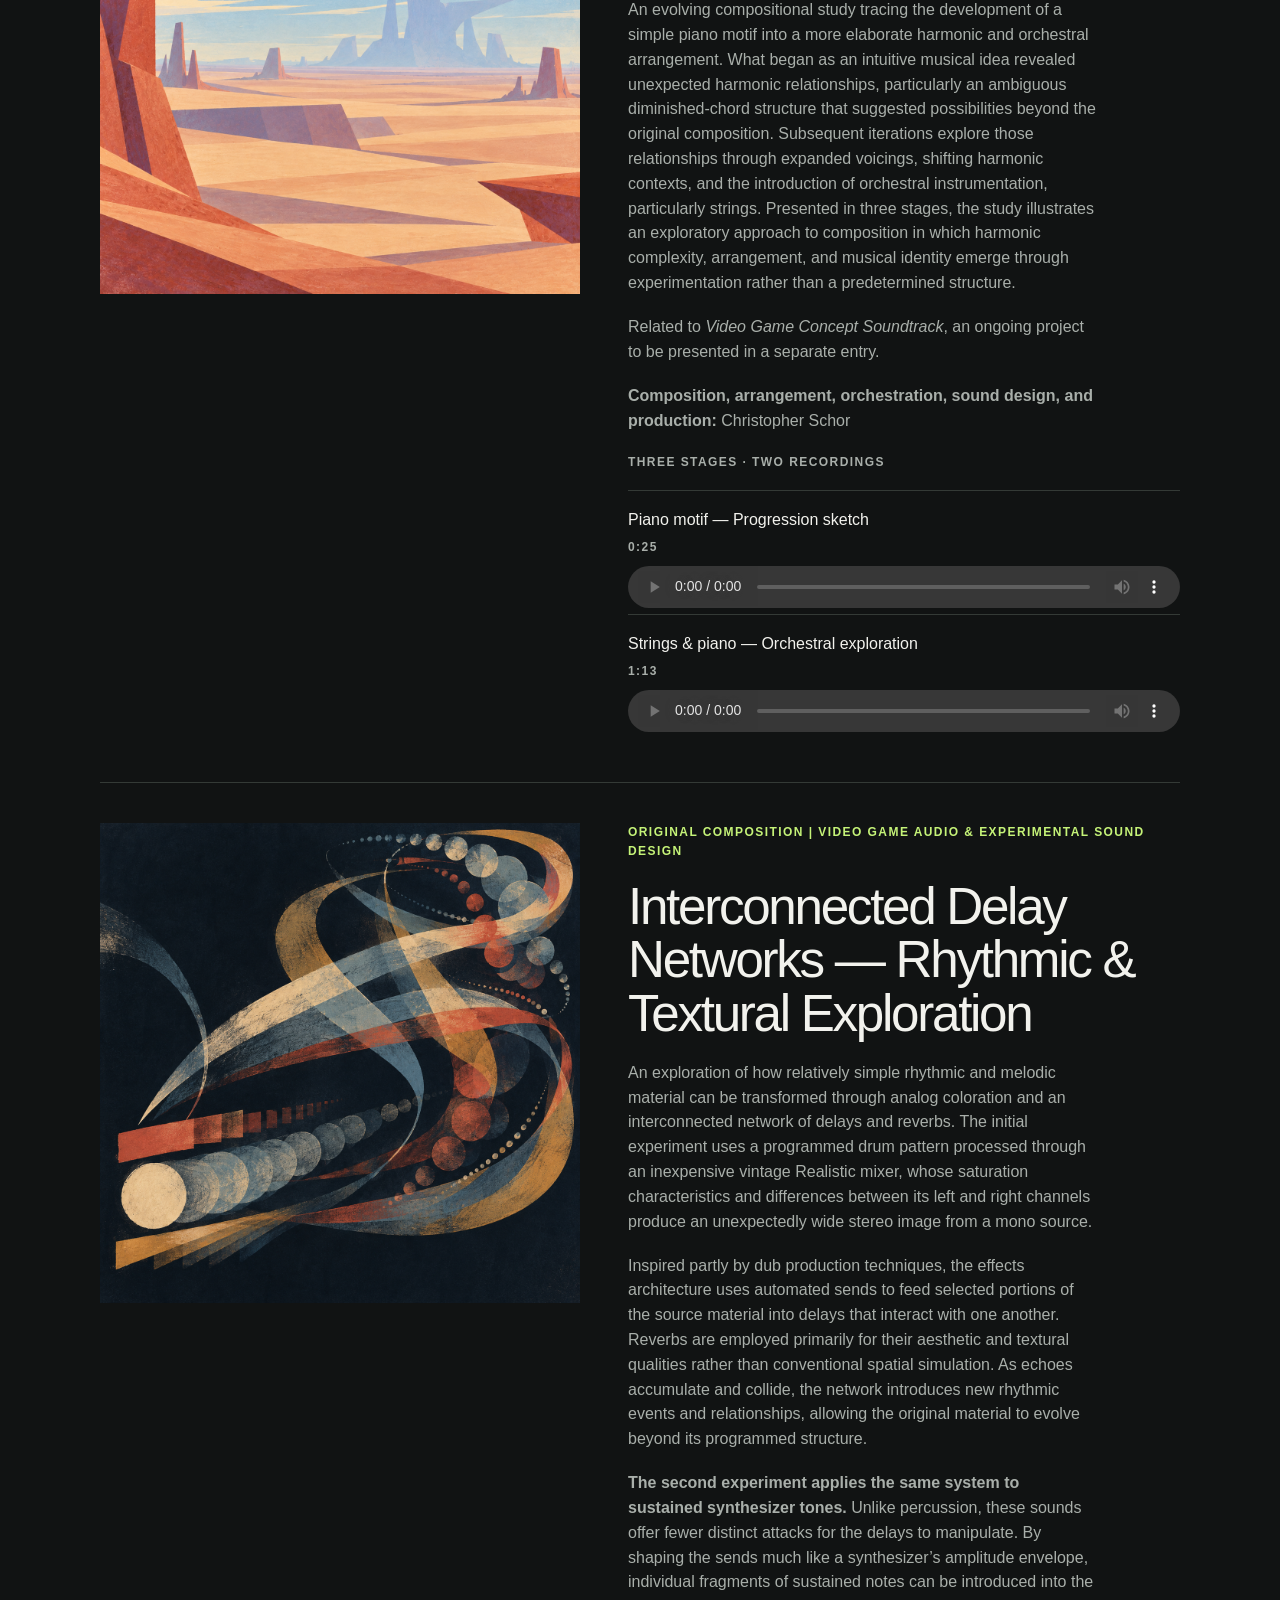
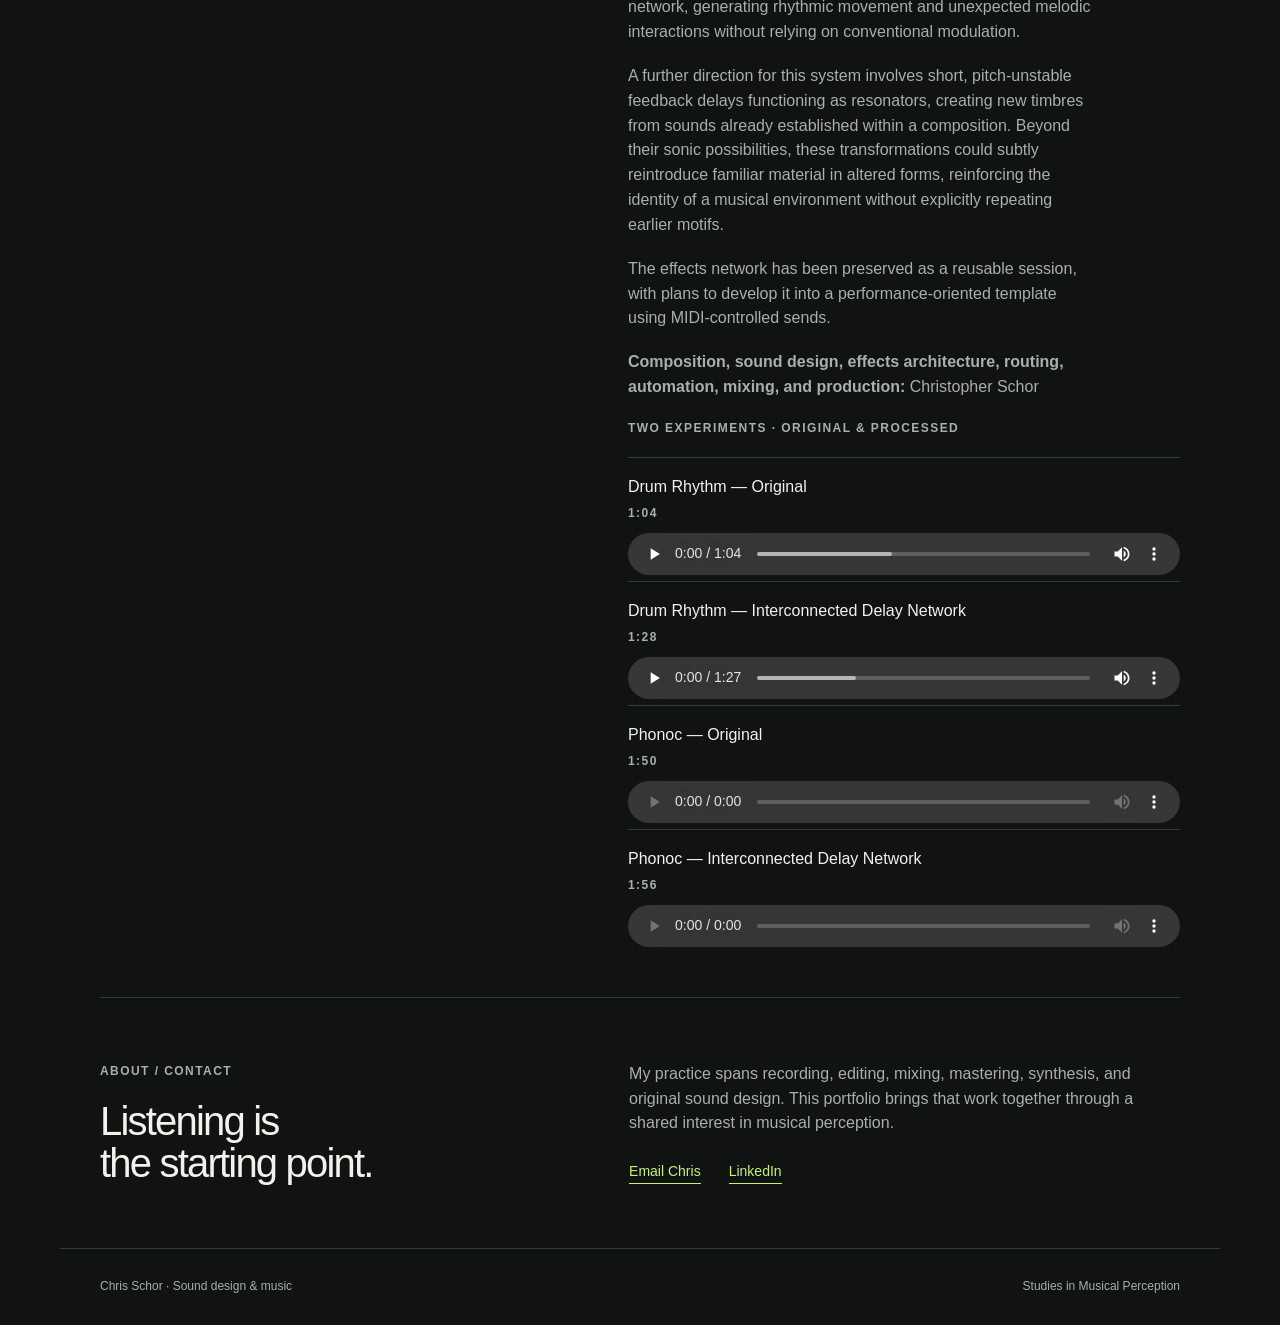
==== commit d42db462: "Add VHS artwork to immersive narrative audio" ====
--- a/index.html
+++ b/index.html
@@ -1 +1 @@
-<!doctype html><html lang="en"><head><meta charset="utf-8"><meta name="viewport" content="width=device-width, initial-scale=1"><meta name="color-scheme" content="dark"><title>Chris Schor — Sound Design & Music</title><meta name="description" content="Sound design, music production, and studies in musical perception by Chris Schor."><link rel="icon" type="image/svg+xml" href="data:image/svg+xml,%3Csvg xmlns='http://www.w3.org/2000/svg' viewBox='0 0 32 32'%3E%3Crect width='32' height='32' rx='6' fill='%23111313'/%3E%3Cpath d='M8 13v6m8-13v20m8-16v12' stroke='%23c5f378' stroke-width='3'/%3E%3C/svg%3E"><link rel="stylesheet" href="style.css"><script src="player.js" defer></script><style>.guitar-study{grid-template-columns:1fr 1.15fr;align-items:start;gap:48px}.guitar-art img{display:block;width:100%;height:auto}.guitar-study h3{margin-top:14px}.guitar-track{border-top:1px solid var(--line);padding:18px 0 6px}.guitar-track h4{font-size:1rem;font-weight:500;margin:0 0 6px;line-height:1.4}.guitar-track .eyebrow{margin-bottom:10px}@media(max-width:760px){.guitar-study{grid-template-columns:1fr;gap:28px}.guitar-art{max-width:480px}}</style></head><body><a class="skip" href="#main">Skip to content</a><header class="wrap site-header"><a class="wordmark" href="./" aria-label="Chris Schor home">CHRIS SCHOR<span class="mark" aria-hidden="true"> / </span>SOUND</a><nav aria-label="Main navigation"><a href="interaction-audio.html" >Interaction audio</a><a href="experiential-audio.html">Immersive narrative audio</a><a href="./#contact">Contact</a></nav></header><main id="main" class="wrap"><section class="hero"><p class="eyebrow">Studies in Musical Perception</p><h1>Sound.<br><span class="muted">Meaning. Feeling.</span></h1><div class="hero-bottom"><p class="intro">I’m Chris Schor, a sound designer, audio engineer, and music producer. I explore how timbre, rhythm, and texture shape what we notice—and how we respond.</p><a class="button" href="interaction-audio.html">Listen to the interaction study</a></div></section><section class="selected" aria-labelledby="selected-title"><div class="section-heading"><h2 id="selected-title">Selected work</h2><span class="eyebrow">01—06 / Selected projects</span></div><a class="project" href="interaction-audio.html"><div><p class="eyebrow accent">Independent concept study · 2026</p><h3>Eight cues.<br>One wearable.</h3><p>A compact sound system for power, confirmation, connection, and escalating urgency.</p><span class="text-link">Explore the case study</span></div><div class="project-index" aria-hidden="true"><span>01—04 <b>Confirm</b></span><span>05—07 <b>Warn</b></span><span>08 <b>Interrupt</b></span></div></a><a class="project" href="experiential-audio.html"><div><p class="eyebrow accent">Composition · Sound design · Narrative atmosphere</p><h3>Immersive<br>Narrative Audio.</h3><p>Selections from an escape-room soundtrack. Music, rain, and processed thunder move between environmental sound and compositional material.</p><span class="text-link">Listen to the soundtrack selections</span></div><div class="project-index" aria-hidden="true"><span>12:34 <b>Selected excerpts</b></span><span>Environment <b>Into music</b></span><span>Music <b>Into atmosphere</b></span></div></a><article class="project guitar-study" id="shutting-you-out" aria-labelledby="shutting-you-out-title"><div class="guitar-art"><img src="Shutting-You-Out-cover.png" width="1254" height="1254" loading="lazy" alt="Shutting You Out cover: dark architectural artwork beside a black panel with angular wine-red lettering."></div><div class="guitar-content"><p class="eyebrow accent">Original Composition | Cinematic Scoring Study</p><h3 id="shutting-you-out-title">Shutting You Out</h3><p>An original instrumental composition exploring psychological tension, evolving electronic textures, unconventional instrumentation, and the interplay between musical structure and sonic space. Drawing on influences ranging from Vangelis to Daniel Lopatin and John Medeski, the composition uses timbre, dynamics, and spatial relationships to develop tension without relying on conventional cinematic gestures.</p><p><strong>Composition, sound design, synthesis, arrangement, mixing, and production:</strong> Christopher Schor (Elvin T)</p><audio controls preload="metadata" aria-label="Play Shutting You Out"><source src="ShuttingYouOut.mp3" type="audio/mpeg"></audio><a class="download" href="ShuttingYouOut.mp3" download>Download Shutting You Out <span>MP3 · 320 kbps · 4:13 · 10.1 MB</span></a></div></article><article class="project guitar-study" id="textural-guitar" aria-labelledby="textural-guitar-title"><div class="guitar-art"><img src="textural-guitar-art.png" width="1254" height="1254" loading="lazy" alt="Layered crimson and vermilion pigment giving way to deep burgundy and violet."></div><div class="guitar-content"><p class="eyebrow accent">Processed Acoustic Guitar | Scoring Study</p><h3 id="textural-guitar-title">Textural Guitar Studies</h3><p>Eight short textural studies for processed acoustic guitar, conceived as fragments of a continuous, dialogue-aware score.</p><p class="eyebrow">Selected fragments</p><div class="guitar-track"><h4>Fragment III — Interruption</h4><p class="eyebrow">0:32</p><audio controls preload="metadata" aria-label="Play Fragment III — Interruption"><source src="textural-guitar-iii.m4a" type="audio/mp4"></audio></div><div class="guitar-track"><h4>Fragment IV — Drift / Fragment V — Pressure</h4><p class="eyebrow">0:40</p><audio controls preload="metadata" aria-label="Play Fragment IV — Drift / Fragment V — Pressure"><source src="textural-guitar-iv-v.m4a" type="audio/mp4"></audio></div><div class="guitar-track"><h4>Fragment VII — Return</h4><p class="eyebrow">0:29</p><audio controls preload="metadata" aria-label="Play Fragment VII — Return"><source src="textural-guitar-vii.m4a" type="audio/mp4"></audio></div><div class="guitar-track"><h4>Fragment VIII — Dissolve</h4><p class="eyebrow">2:08</p><audio controls preload="metadata" aria-label="Play Fragment VIII — Dissolve"><source src="textural-guitar-viii.m4a" type="audio/mp4"></audio></div></div></article><article class="project guitar-study" id="piano-to-orchestral" aria-labelledby="piano-to-orchestral-title"><div class="guitar-art"><img src="video-game-orchestral-cover-abstract.png" width="1254" height="1254" loading="lazy" alt="Abstract cartoon desert in pale blue, sand and terracotta, with sun and moon above a distant, mysterious angular form."></div><div class="guitar-content"><p class="eyebrow accent">Original Composition | Video Game Scoring &amp; Compositional Development Study</p><h3 id="piano-to-orchestral-title">From Piano Motif to Orchestral Exploration</h3><p>An evolving compositional study tracing the development of a simple piano motif into a more elaborate harmonic and orchestral arrangement. What began as an intuitive musical idea revealed unexpected harmonic relationships, particularly an ambiguous diminished-chord structure that suggested possibilities beyond the original composition. Subsequent iterations explore those relationships through expanded voicings, shifting harmonic contexts, and the introduction of orchestral instrumentation, particularly strings. Presented in three stages, the study illustrates an exploratory approach to composition in which harmonic complexity, arrangement, and musical identity emerge through experimentation rather than a predetermined structure.</p><p>Related to <em>Video Game Concept Soundtrack</em>, an ongoing project to be presented in a separate entry.</p><p><strong>Composition, arrangement, orchestration, sound design, and production:</strong> Christopher Schor</p><p class="eyebrow">Three stages · Two recordings</p><div class="guitar-track"><h4>Piano motif — Progression sketch</h4><p class="eyebrow">0:25</p><audio controls preload="metadata" aria-label="Play Piano motif — Progression sketch"><source src="piano-motif-sketch.m4a" type="audio/mp4"></audio></div><div class="guitar-track"><h4>Strings & piano — Orchestral exploration</h4><p class="eyebrow">1:13</p><audio controls preload="metadata" aria-label="Play Strings & piano — Orchestral exploration"><source src="orchestral-exploration.m4a" type="audio/mp4"></audio></div></div></article><article class="project guitar-study" id="delay-networks" aria-labelledby="delay-networks-title"><div class="guitar-art"><img src="delay-networks-cover.png" width="1254" height="1254" loading="lazy" alt="Abstract coral, ochre and pale blue ribbons weaving through repeated fading circles and bars on a deep ink-blue field."></div><div class="guitar-content"><p class="eyebrow accent">Original Composition | Video Game Audio &amp; Experimental Sound Design</p><h3 id="delay-networks-title">Interconnected Delay Networks — Rhythmic &amp; Textural Exploration</h3><p>An exploration of how relatively simple rhythmic and melodic material can be transformed through analog coloration and an interconnected network of delays and reverbs. The initial experiment uses a programmed drum pattern processed through an inexpensive vintage Realistic mixer, whose saturation characteristics and differences between its left and right channels produce an unexpectedly wide stereo image from a mono source.</p><p>Inspired partly by dub production techniques, the effects architecture uses automated sends to feed selected portions of the source material into delays that interact with one another. Reverbs are employed primarily for their aesthetic and textural qualities rather than conventional spatial simulation. As echoes accumulate and collide, the network introduces new rhythmic events and relationships, allowing the original material to evolve beyond its programmed structure.</p><p><strong>The second experiment applies the same system to sustained synthesizer tones.</strong> Unlike percussion, these sounds offer fewer distinct attacks for the delays to manipulate. By shaping the sends much like a synthesizer’s amplitude envelope, individual fragments of sustained notes can be introduced into the network, generating rhythmic movement and unexpected melodic interactions without relying on conventional modulation.</p><p>A further direction for this system involves short, pitch-unstable feedback delays functioning as resonators, creating new timbres from sounds already established within a composition. Beyond their sonic possibilities, these transformations could subtly reintroduce familiar material in altered forms, reinforcing the identity of a musical environment without explicitly repeating earlier motifs.</p><p>The effects network has been preserved as a reusable session, with plans to develop it into a performance-oriented template using MIDI-controlled sends.</p><p><strong>Composition, sound design, effects architecture, routing, automation, mixing, and production:</strong> Christopher Schor</p><p class="eyebrow">Two experiments · Original &amp; processed</p><div class="guitar-track"><h4>Drum Rhythm — Original</h4><p class="eyebrow">1:04</p><audio controls preload="metadata" aria-label="Play Drum Rhythm — Original"><source src="delay-drums-original.mp3" type="audio/mpeg"></audio></div><div class="guitar-track"><h4>Drum Rhythm — Interconnected Delay Network</h4><p class="eyebrow">1:28</p><audio controls preload="metadata" aria-label="Play Drum Rhythm — Interconnected Delay Network"><source src="delay-drums-processed.mp3" type="audio/mpeg"></audio></div><div class="guitar-track"><h4>Phonoc — Original</h4><p class="eyebrow">1:50</p><audio controls preload="metadata" aria-label="Play Phonoc — Original"><source src="delay-phonoc-original.m4a" type="audio/mp4"></audio></div><div class="guitar-track"><h4>Phonoc — Interconnected Delay Network</h4><p class="eyebrow">1:56</p><audio controls preload="metadata" aria-label="Play Phonoc — Interconnected Delay Network"><source src="delay-phonoc-processed.m4a" type="audio/mp4"></audio></div></div></article></section><section class="about" id="contact"><div><p class="eyebrow">About / Contact</p><h2>Listening is<br>the starting point.</h2></div><div><p>My practice spans recording, editing, mixing, mastering, synthesis, and original sound design. This portfolio brings that work together through a shared interest in musical perception.</p><div class="contact-links"><a href="mailto:christopher.schor@gmail.com">Email Chris</a><a href="https://www.linkedin.com/in/christopherschor/">LinkedIn</a></div></div></section></main><footer class="wrap"><span>Chris Schor · Sound design &amp; music</span><a href="./">Studies in Musical Perception</a></footer></body></html>+<!doctype html><html lang="en"><head><meta charset="utf-8"><meta name="viewport" content="width=device-width, initial-scale=1"><meta name="color-scheme" content="dark"><title>Chris Schor — Sound Design & Music</title><meta name="description" content="Sound design, music production, and studies in musical perception by Chris Schor."><link rel="icon" type="image/svg+xml" href="data:image/svg+xml,%3Csvg xmlns='http://www.w3.org/2000/svg' viewBox='0 0 32 32'%3E%3Crect width='32' height='32' rx='6' fill='%23111313'/%3E%3Cpath d='M8 13v6m8-13v20m8-16v12' stroke='%23c5f378' stroke-width='3'/%3E%3C/svg%3E"><link rel="stylesheet" href="style.css"><script src="player.js" defer></script><style>.guitar-study{grid-template-columns:1fr 1.15fr;align-items:start;gap:48px}.guitar-art img{display:block;width:100%;height:auto}.guitar-study h3{margin-top:14px}.guitar-track{border-top:1px solid var(--line);padding:18px 0 6px}.guitar-track h4{font-size:1rem;font-weight:500;margin:0 0 6px;line-height:1.4}.guitar-track .eyebrow{margin-bottom:10px}@media(max-width:760px){.guitar-study{grid-template-columns:1fr;gap:28px}.guitar-art{max-width:480px}}</style></head><body><a class="skip" href="#main">Skip to content</a><header class="wrap site-header"><a class="wordmark" href="./" aria-label="Chris Schor home">CHRIS SCHOR<span class="mark" aria-hidden="true"> / </span>SOUND</a><nav aria-label="Main navigation"><a href="interaction-audio.html" >Interaction audio</a><a href="experiential-audio.html">Immersive narrative audio</a><a href="./#contact">Contact</a></nav></header><main id="main" class="wrap"><section class="hero"><p class="eyebrow">Studies in Musical Perception</p><h1>Sound.<br><span class="muted">Meaning. Feeling.</span></h1><div class="hero-bottom"><p class="intro">I’m Chris Schor, a sound designer, audio engineer, and music producer. I explore how timbre, rhythm, and texture shape what we notice—and how we respond.</p><a class="button" href="interaction-audio.html">Listen to the interaction study</a></div></section><section class="selected" aria-labelledby="selected-title"><div class="section-heading"><h2 id="selected-title">Selected work</h2><span class="eyebrow">01—06 / Selected projects</span></div><a class="project" href="interaction-audio.html"><div><p class="eyebrow accent">Independent concept study · 2026</p><h3>Eight cues.<br>One wearable.</h3><p>A compact sound system for power, confirmation, connection, and escalating urgency.</p><span class="text-link">Explore the case study</span></div><div class="project-index" aria-hidden="true"><span>01—04 <b>Confirm</b></span><span>05—07 <b>Warn</b></span><span>08 <b>Interrupt</b></span></div></a><a class="project guitar-study" id="immersive-narrative" href="experiential-audio.html"><div class="guitar-art"><img src="immersive-narrative-vhs-cover.png" width="1254" height="1254" loading="lazy" alt="Worn 1980s VHS rental sleeve showing a rainy city boxing gym, red neon, and a blue-and-yellow Night Owl Video sticker."></div><div><p class="eyebrow accent">Composition · Sound design · Narrative atmosphere</p><h3>Immersive<br>Narrative Audio.</h3><p>Selections from an escape-room soundtrack. Music, rain, and processed thunder move between environmental sound and compositional material.</p><span class="text-link">Listen to the soundtrack selections</span></div></a><article class="project guitar-study" id="shutting-you-out" aria-labelledby="shutting-you-out-title"><div class="guitar-art"><img src="Shutting-You-Out-cover.png" width="1254" height="1254" loading="lazy" alt="Shutting You Out cover: dark architectural artwork beside a black panel with angular wine-red lettering."></div><div class="guitar-content"><p class="eyebrow accent">Original Composition | Cinematic Scoring Study</p><h3 id="shutting-you-out-title">Shutting You Out</h3><p>An original instrumental composition exploring psychological tension, evolving electronic textures, unconventional instrumentation, and the interplay between musical structure and sonic space. Drawing on influences ranging from Vangelis to Daniel Lopatin and John Medeski, the composition uses timbre, dynamics, and spatial relationships to develop tension without relying on conventional cinematic gestures.</p><p><strong>Composition, sound design, synthesis, arrangement, mixing, and production:</strong> Christopher Schor (Elvin T)</p><audio controls preload="metadata" aria-label="Play Shutting You Out"><source src="ShuttingYouOut.mp3" type="audio/mpeg"></audio><a class="download" href="ShuttingYouOut.mp3" download>Download Shutting You Out <span>MP3 · 320 kbps · 4:13 · 10.1 MB</span></a></div></article><article class="project guitar-study" id="textural-guitar" aria-labelledby="textural-guitar-title"><div class="guitar-art"><img src="textural-guitar-art.png" width="1254" height="1254" loading="lazy" alt="Layered crimson and vermilion pigment giving way to deep burgundy and violet."></div><div class="guitar-content"><p class="eyebrow accent">Processed Acoustic Guitar | Scoring Study</p><h3 id="textural-guitar-title">Textural Guitar Studies</h3><p>Eight short textural studies for processed acoustic guitar, conceived as fragments of a continuous, dialogue-aware score.</p><p class="eyebrow">Selected fragments</p><div class="guitar-track"><h4>Fragment III — Interruption</h4><p class="eyebrow">0:32</p><audio controls preload="metadata" aria-label="Play Fragment III — Interruption"><source src="textural-guitar-iii.m4a" type="audio/mp4"></audio></div><div class="guitar-track"><h4>Fragment IV — Drift / Fragment V — Pressure</h4><p class="eyebrow">0:40</p><audio controls preload="metadata" aria-label="Play Fragment IV — Drift / Fragment V — Pressure"><source src="textural-guitar-iv-v.m4a" type="audio/mp4"></audio></div><div class="guitar-track"><h4>Fragment VII — Return</h4><p class="eyebrow">0:29</p><audio controls preload="metadata" aria-label="Play Fragment VII — Return"><source src="textural-guitar-vii.m4a" type="audio/mp4"></audio></div><div class="guitar-track"><h4>Fragment VIII — Dissolve</h4><p class="eyebrow">2:08</p><audio controls preload="metadata" aria-label="Play Fragment VIII — Dissolve"><source src="textural-guitar-viii.m4a" type="audio/mp4"></audio></div></div></article><article class="project guitar-study" id="piano-to-orchestral" aria-labelledby="piano-to-orchestral-title"><div class="guitar-art"><img src="video-game-orchestral-cover-abstract.png" width="1254" height="1254" loading="lazy" alt="Abstract cartoon desert in pale blue, sand and terracotta, with sun and moon above a distant, mysterious angular form."></div><div class="guitar-content"><p class="eyebrow accent">Original Composition | Video Game Scoring &amp; Compositional Development Study</p><h3 id="piano-to-orchestral-title">From Piano Motif to Orchestral Exploration</h3><p>An evolving compositional study tracing the development of a simple piano motif into a more elaborate harmonic and orchestral arrangement. What began as an intuitive musical idea revealed unexpected harmonic relationships, particularly an ambiguous diminished-chord structure that suggested possibilities beyond the original composition. Subsequent iterations explore those relationships through expanded voicings, shifting harmonic contexts, and the introduction of orchestral instrumentation, particularly strings. Presented in three stages, the study illustrates an exploratory approach to composition in which harmonic complexity, arrangement, and musical identity emerge through experimentation rather than a predetermined structure.</p><p>Related to <em>Video Game Concept Soundtrack</em>, an ongoing project to be presented in a separate entry.</p><p><strong>Composition, arrangement, orchestration, sound design, and production:</strong> Christopher Schor</p><p class="eyebrow">Three stages · Two recordings</p><div class="guitar-track"><h4>Piano motif — Progression sketch</h4><p class="eyebrow">0:25</p><audio controls preload="metadata" aria-label="Play Piano motif — Progression sketch"><source src="piano-motif-sketch.m4a" type="audio/mp4"></audio></div><div class="guitar-track"><h4>Strings & piano — Orchestral exploration</h4><p class="eyebrow">1:13</p><audio controls preload="metadata" aria-label="Play Strings & piano — Orchestral exploration"><source src="orchestral-exploration.m4a" type="audio/mp4"></audio></div></div></article><article class="project guitar-study" id="delay-networks" aria-labelledby="delay-networks-title"><div class="guitar-art"><img src="delay-networks-cover.png" width="1254" height="1254" loading="lazy" alt="Abstract coral, ochre and pale blue ribbons weaving through repeated fading circles and bars on a deep ink-blue field."></div><div class="guitar-content"><p class="eyebrow accent">Original Composition | Video Game Audio &amp; Experimental Sound Design</p><h3 id="delay-networks-title">Interconnected Delay Networks — Rhythmic &amp; Textural Exploration</h3><p>An exploration of how relatively simple rhythmic and melodic material can be transformed through analog coloration and an interconnected network of delays and reverbs. The initial experiment uses a programmed drum pattern processed through an inexpensive vintage Realistic mixer, whose saturation characteristics and differences between its left and right channels produce an unexpectedly wide stereo image from a mono source.</p><p>Inspired partly by dub production techniques, the effects architecture uses automated sends to feed selected portions of the source material into delays that interact with one another. Reverbs are employed primarily for their aesthetic and textural qualities rather than conventional spatial simulation. As echoes accumulate and collide, the network introduces new rhythmic events and relationships, allowing the original material to evolve beyond its programmed structure.</p><p><strong>The second experiment applies the same system to sustained synthesizer tones.</strong> Unlike percussion, these sounds offer fewer distinct attacks for the delays to manipulate. By shaping the sends much like a synthesizer’s amplitude envelope, individual fragments of sustained notes can be introduced into the network, generating rhythmic movement and unexpected melodic interactions without relying on conventional modulation.</p><p>A further direction for this system involves short, pitch-unstable feedback delays functioning as resonators, creating new timbres from sounds already established within a composition. Beyond their sonic possibilities, these transformations could subtly reintroduce familiar material in altered forms, reinforcing the identity of a musical environment without explicitly repeating earlier motifs.</p><p>The effects network has been preserved as a reusable session, with plans to develop it into a performance-oriented template using MIDI-controlled sends.</p><p><strong>Composition, sound design, effects architecture, routing, automation, mixing, and production:</strong> Christopher Schor</p><p class="eyebrow">Two experiments · Original &amp; processed</p><div class="guitar-track"><h4>Drum Rhythm — Original</h4><p class="eyebrow">1:04</p><audio controls preload="metadata" aria-label="Play Drum Rhythm — Original"><source src="delay-drums-original.mp3" type="audio/mpeg"></audio></div><div class="guitar-track"><h4>Drum Rhythm — Interconnected Delay Network</h4><p class="eyebrow">1:28</p><audio controls preload="metadata" aria-label="Play Drum Rhythm — Interconnected Delay Network"><source src="delay-drums-processed.mp3" type="audio/mpeg"></audio></div><div class="guitar-track"><h4>Phonoc — Original</h4><p class="eyebrow">1:50</p><audio controls preload="metadata" aria-label="Play Phonoc — Original"><source src="delay-phonoc-original.m4a" type="audio/mp4"></audio></div><div class="guitar-track"><h4>Phonoc — Interconnected Delay Network</h4><p class="eyebrow">1:56</p><audio controls preload="metadata" aria-label="Play Phonoc — Interconnected Delay Network"><source src="delay-phonoc-processed.m4a" type="audio/mp4"></audio></div></div></article></section><section class="about" id="contact"><div><p class="eyebrow">About / Contact</p><h2>Listening is<br>the starting point.</h2></div><div><p>My practice spans recording, editing, mixing, mastering, synthesis, and original sound design. This portfolio brings that work together through a shared interest in musical perception.</p><div class="contact-links"><a href="mailto:christopher.schor@gmail.com">Email Chris</a><a href="https://www.linkedin.com/in/christopherschor/">LinkedIn</a></div></div></section></main><footer class="wrap"><span>Chris Schor · Sound design &amp; music</span><a href="./">Studies in Musical Perception</a></footer></body></html>
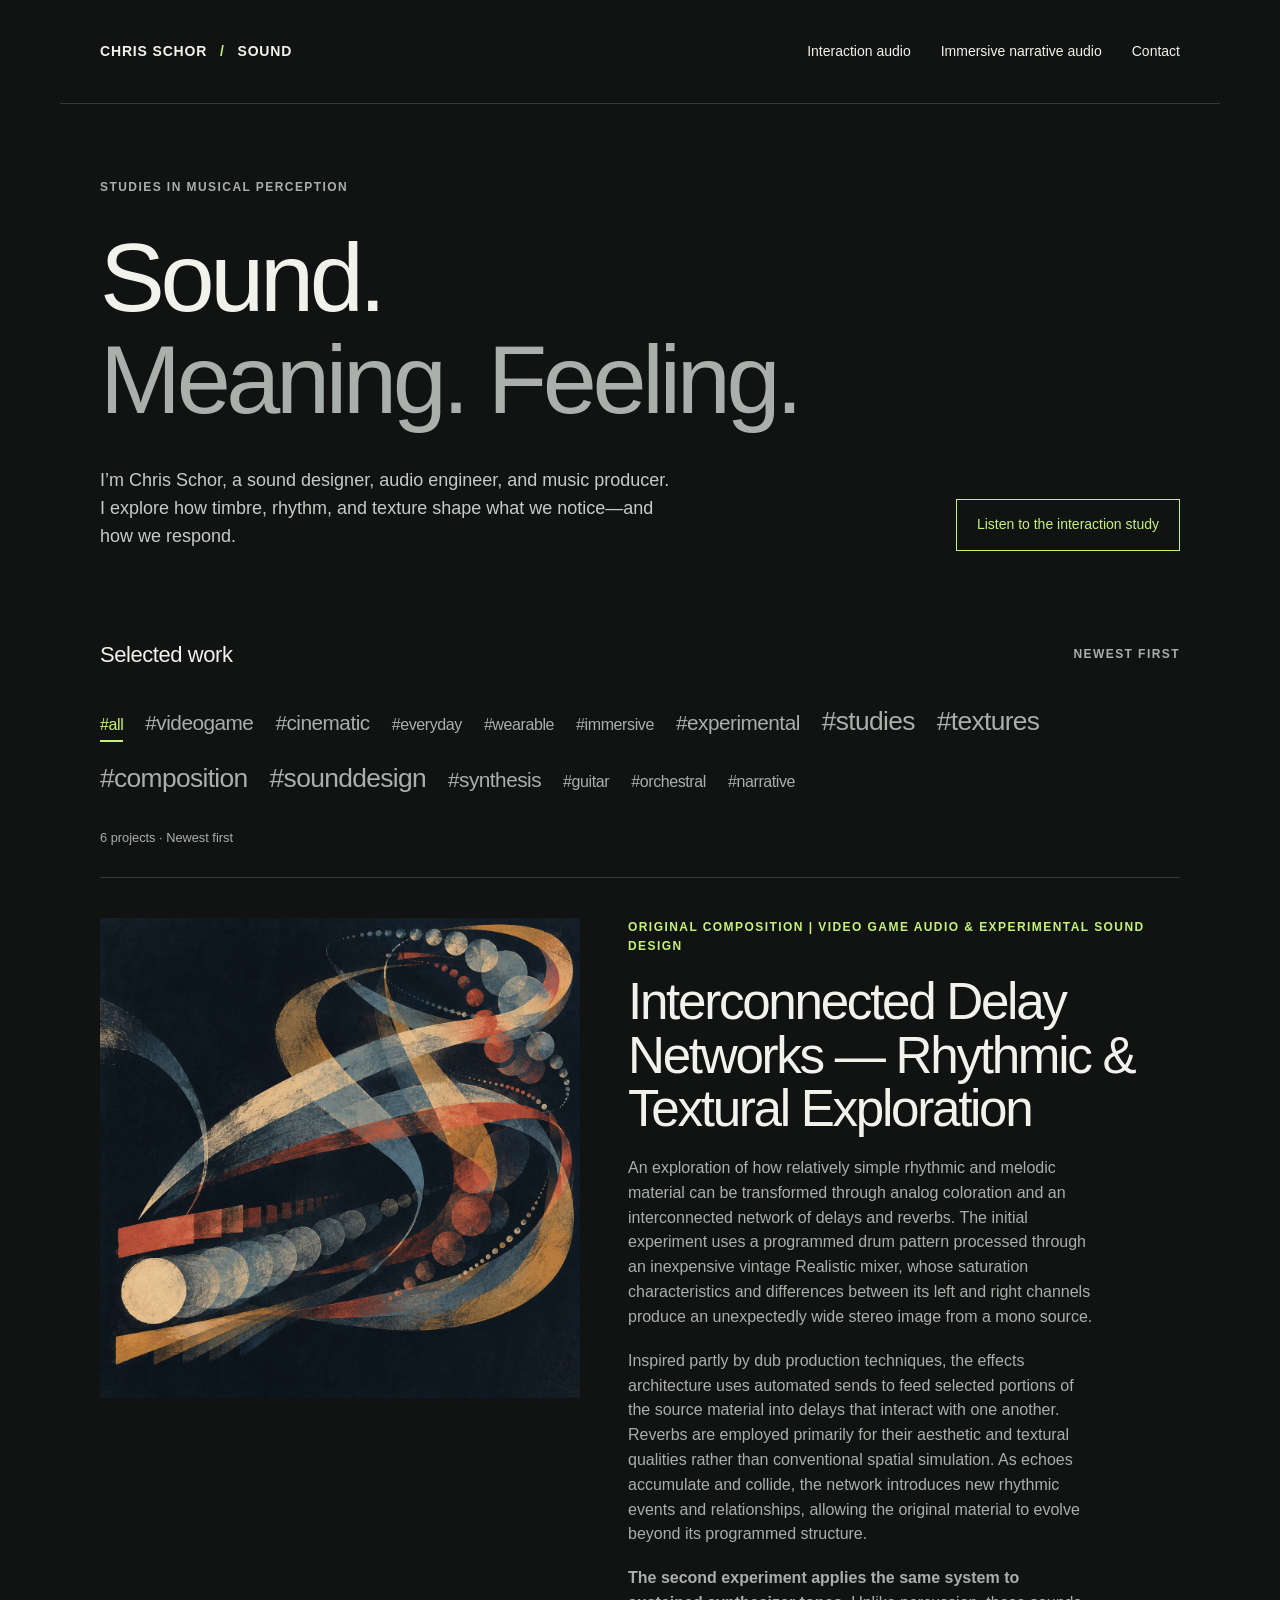
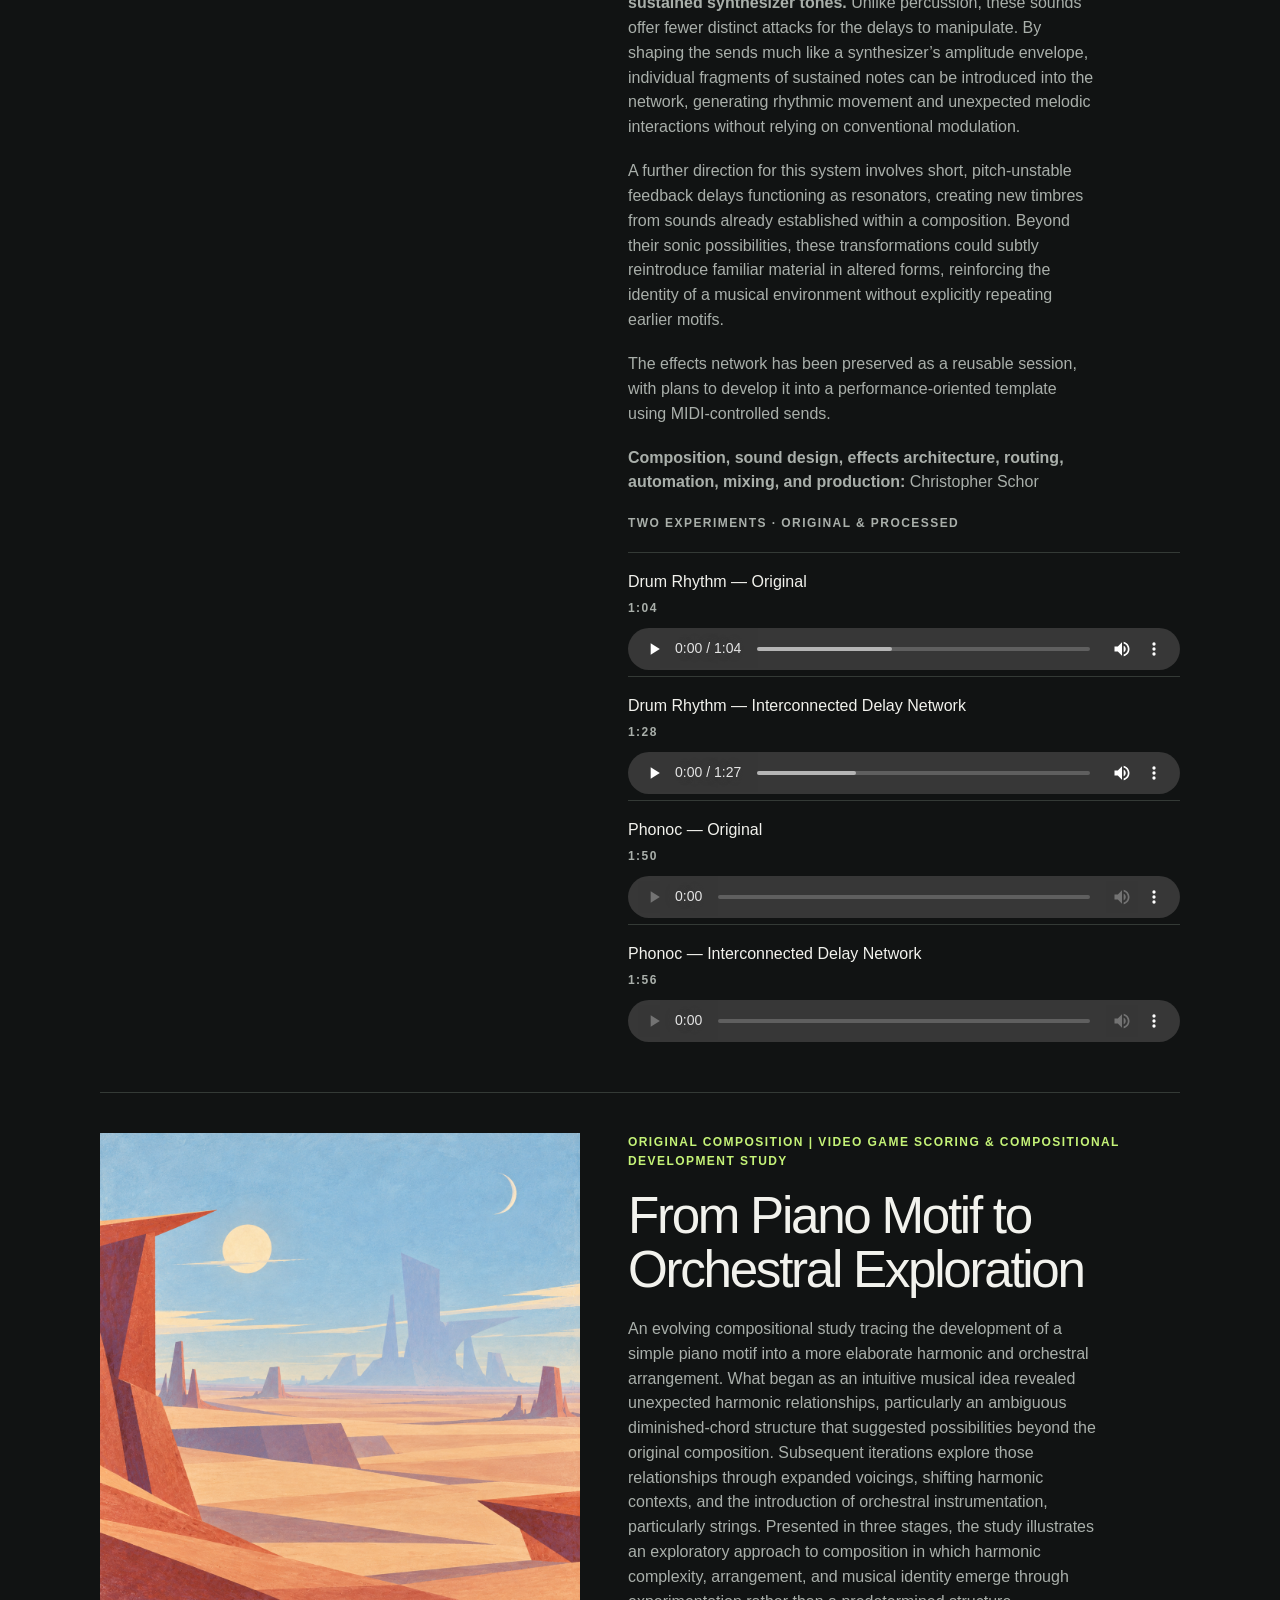
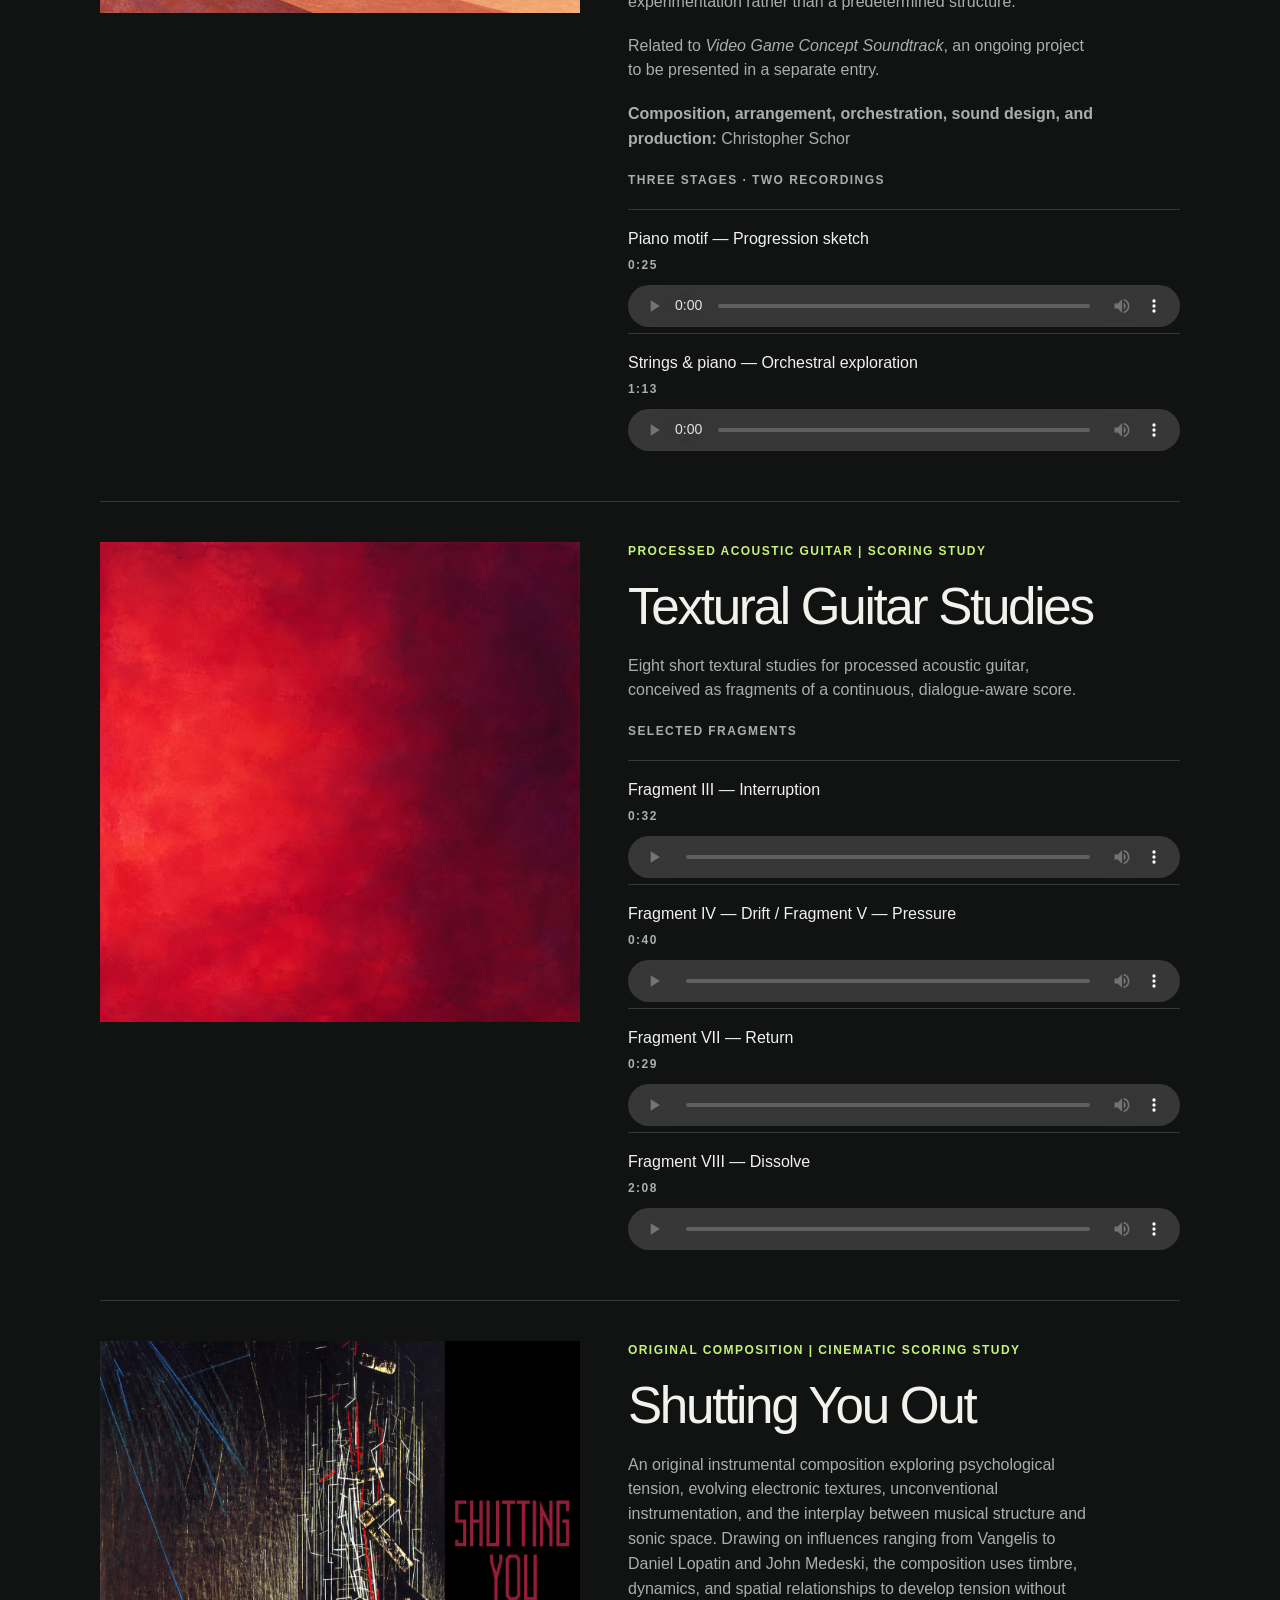
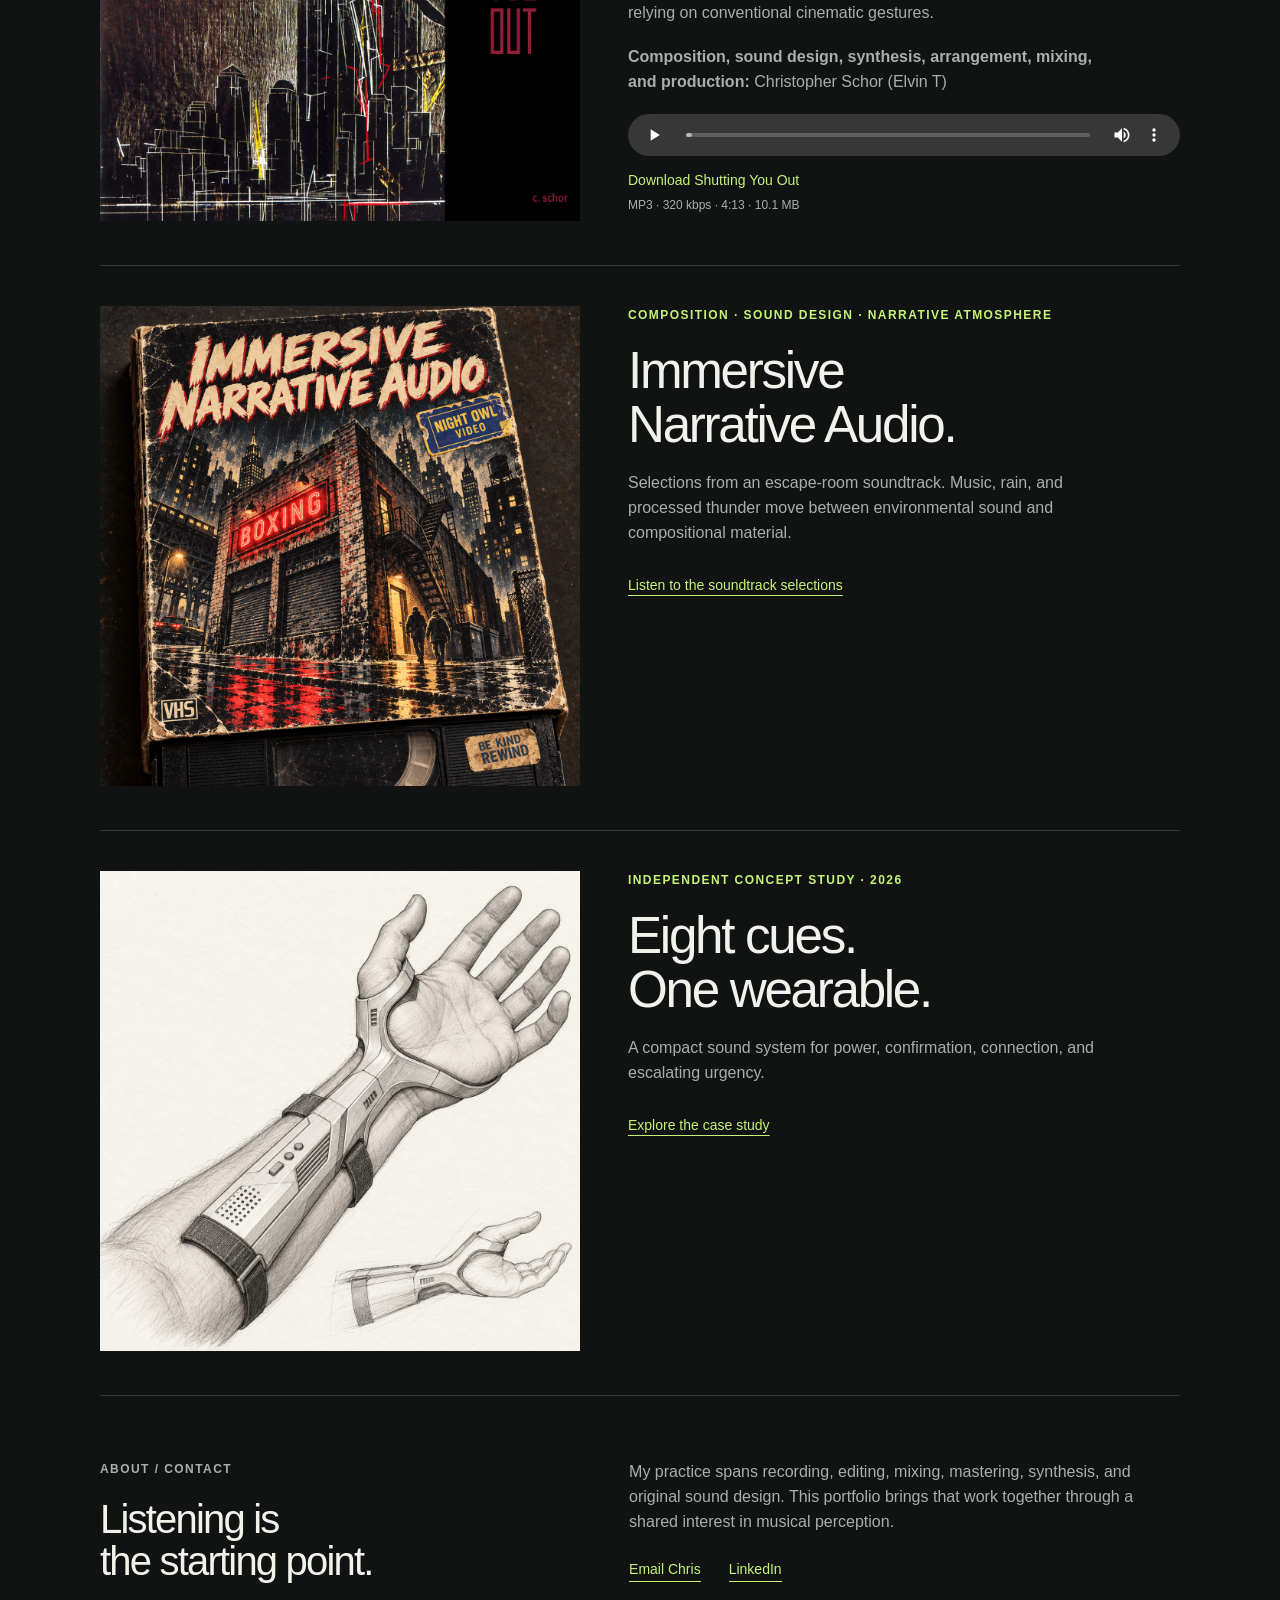
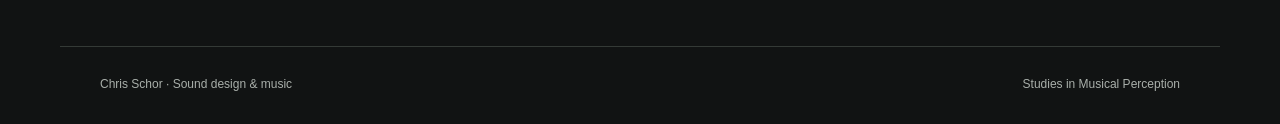
==== commit 52b0699d: "Add newest-first tag collections and wearable art" ====
--- a/index.html
+++ b/index.html
@@ -1 +1 @@
-<!doctype html><html lang="en"><head><meta charset="utf-8"><meta name="viewport" content="width=device-width, initial-scale=1"><meta name="color-scheme" content="dark"><title>Chris Schor — Sound Design & Music</title><meta name="description" content="Sound design, music production, and studies in musical perception by Chris Schor."><link rel="icon" type="image/svg+xml" href="data:image/svg+xml,%3Csvg xmlns='http://www.w3.org/2000/svg' viewBox='0 0 32 32'%3E%3Crect width='32' height='32' rx='6' fill='%23111313'/%3E%3Cpath d='M8 13v6m8-13v20m8-16v12' stroke='%23c5f378' stroke-width='3'/%3E%3C/svg%3E"><link rel="stylesheet" href="style.css"><script src="player.js" defer></script><style>.guitar-study{grid-template-columns:1fr 1.15fr;align-items:start;gap:48px}.guitar-art img{display:block;width:100%;height:auto}.guitar-study h3{margin-top:14px}.guitar-track{border-top:1px solid var(--line);padding:18px 0 6px}.guitar-track h4{font-size:1rem;font-weight:500;margin:0 0 6px;line-height:1.4}.guitar-track .eyebrow{margin-bottom:10px}@media(max-width:760px){.guitar-study{grid-template-columns:1fr;gap:28px}.guitar-art{max-width:480px}}</style></head><body><a class="skip" href="#main">Skip to content</a><header class="wrap site-header"><a class="wordmark" href="./" aria-label="Chris Schor home">CHRIS SCHOR<span class="mark" aria-hidden="true"> / </span>SOUND</a><nav aria-label="Main navigation"><a href="interaction-audio.html" >Interaction audio</a><a href="experiential-audio.html">Immersive narrative audio</a><a href="./#contact">Contact</a></nav></header><main id="main" class="wrap"><section class="hero"><p class="eyebrow">Studies in Musical Perception</p><h1>Sound.<br><span class="muted">Meaning. Feeling.</span></h1><div class="hero-bottom"><p class="intro">I’m Chris Schor, a sound designer, audio engineer, and music producer. I explore how timbre, rhythm, and texture shape what we notice—and how we respond.</p><a class="button" href="interaction-audio.html">Listen to the interaction study</a></div></section><section class="selected" aria-labelledby="selected-title"><div class="section-heading"><h2 id="selected-title">Selected work</h2><span class="eyebrow">01—06 / Selected projects</span></div><a class="project" href="interaction-audio.html"><div><p class="eyebrow accent">Independent concept study · 2026</p><h3>Eight cues.<br>One wearable.</h3><p>A compact sound system for power, confirmation, connection, and escalating urgency.</p><span class="text-link">Explore the case study</span></div><div class="project-index" aria-hidden="true"><span>01—04 <b>Confirm</b></span><span>05—07 <b>Warn</b></span><span>08 <b>Interrupt</b></span></div></a><a class="project guitar-study" id="immersive-narrative" href="experiential-audio.html"><div class="guitar-art"><img src="immersive-narrative-vhs-cover.png" width="1254" height="1254" loading="lazy" alt="Worn 1980s VHS rental sleeve showing a rainy city boxing gym, red neon, and a blue-and-yellow Night Owl Video sticker."></div><div><p class="eyebrow accent">Composition · Sound design · Narrative atmosphere</p><h3>Immersive<br>Narrative Audio.</h3><p>Selections from an escape-room soundtrack. Music, rain, and processed thunder move between environmental sound and compositional material.</p><span class="text-link">Listen to the soundtrack selections</span></div></a><article class="project guitar-study" id="shutting-you-out" aria-labelledby="shutting-you-out-title"><div class="guitar-art"><img src="Shutting-You-Out-cover.png" width="1254" height="1254" loading="lazy" alt="Shutting You Out cover: dark architectural artwork beside a black panel with angular wine-red lettering."></div><div class="guitar-content"><p class="eyebrow accent">Original Composition | Cinematic Scoring Study</p><h3 id="shutting-you-out-title">Shutting You Out</h3><p>An original instrumental composition exploring psychological tension, evolving electronic textures, unconventional instrumentation, and the interplay between musical structure and sonic space. Drawing on influences ranging from Vangelis to Daniel Lopatin and John Medeski, the composition uses timbre, dynamics, and spatial relationships to develop tension without relying on conventional cinematic gestures.</p><p><strong>Composition, sound design, synthesis, arrangement, mixing, and production:</strong> Christopher Schor (Elvin T)</p><audio controls preload="metadata" aria-label="Play Shutting You Out"><source src="ShuttingYouOut.mp3" type="audio/mpeg"></audio><a class="download" href="ShuttingYouOut.mp3" download>Download Shutting You Out <span>MP3 · 320 kbps · 4:13 · 10.1 MB</span></a></div></article><article class="project guitar-study" id="textural-guitar" aria-labelledby="textural-guitar-title"><div class="guitar-art"><img src="textural-guitar-art.png" width="1254" height="1254" loading="lazy" alt="Layered crimson and vermilion pigment giving way to deep burgundy and violet."></div><div class="guitar-content"><p class="eyebrow accent">Processed Acoustic Guitar | Scoring Study</p><h3 id="textural-guitar-title">Textural Guitar Studies</h3><p>Eight short textural studies for processed acoustic guitar, conceived as fragments of a continuous, dialogue-aware score.</p><p class="eyebrow">Selected fragments</p><div class="guitar-track"><h4>Fragment III — Interruption</h4><p class="eyebrow">0:32</p><audio controls preload="metadata" aria-label="Play Fragment III — Interruption"><source src="textural-guitar-iii.m4a" type="audio/mp4"></audio></div><div class="guitar-track"><h4>Fragment IV — Drift / Fragment V — Pressure</h4><p class="eyebrow">0:40</p><audio controls preload="metadata" aria-label="Play Fragment IV — Drift / Fragment V — Pressure"><source src="textural-guitar-iv-v.m4a" type="audio/mp4"></audio></div><div class="guitar-track"><h4>Fragment VII — Return</h4><p class="eyebrow">0:29</p><audio controls preload="metadata" aria-label="Play Fragment VII — Return"><source src="textural-guitar-vii.m4a" type="audio/mp4"></audio></div><div class="guitar-track"><h4>Fragment VIII — Dissolve</h4><p class="eyebrow">2:08</p><audio controls preload="metadata" aria-label="Play Fragment VIII — Dissolve"><source src="textural-guitar-viii.m4a" type="audio/mp4"></audio></div></div></article><article class="project guitar-study" id="piano-to-orchestral" aria-labelledby="piano-to-orchestral-title"><div class="guitar-art"><img src="video-game-orchestral-cover-abstract.png" width="1254" height="1254" loading="lazy" alt="Abstract cartoon desert in pale blue, sand and terracotta, with sun and moon above a distant, mysterious angular form."></div><div class="guitar-content"><p class="eyebrow accent">Original Composition | Video Game Scoring &amp; Compositional Development Study</p><h3 id="piano-to-orchestral-title">From Piano Motif to Orchestral Exploration</h3><p>An evolving compositional study tracing the development of a simple piano motif into a more elaborate harmonic and orchestral arrangement. What began as an intuitive musical idea revealed unexpected harmonic relationships, particularly an ambiguous diminished-chord structure that suggested possibilities beyond the original composition. Subsequent iterations explore those relationships through expanded voicings, shifting harmonic contexts, and the introduction of orchestral instrumentation, particularly strings. Presented in three stages, the study illustrates an exploratory approach to composition in which harmonic complexity, arrangement, and musical identity emerge through experimentation rather than a predetermined structure.</p><p>Related to <em>Video Game Concept Soundtrack</em>, an ongoing project to be presented in a separate entry.</p><p><strong>Composition, arrangement, orchestration, sound design, and production:</strong> Christopher Schor</p><p class="eyebrow">Three stages · Two recordings</p><div class="guitar-track"><h4>Piano motif — Progression sketch</h4><p class="eyebrow">0:25</p><audio controls preload="metadata" aria-label="Play Piano motif — Progression sketch"><source src="piano-motif-sketch.m4a" type="audio/mp4"></audio></div><div class="guitar-track"><h4>Strings & piano — Orchestral exploration</h4><p class="eyebrow">1:13</p><audio controls preload="metadata" aria-label="Play Strings & piano — Orchestral exploration"><source src="orchestral-exploration.m4a" type="audio/mp4"></audio></div></div></article><article class="project guitar-study" id="delay-networks" aria-labelledby="delay-networks-title"><div class="guitar-art"><img src="delay-networks-cover.png" width="1254" height="1254" loading="lazy" alt="Abstract coral, ochre and pale blue ribbons weaving through repeated fading circles and bars on a deep ink-blue field."></div><div class="guitar-content"><p class="eyebrow accent">Original Composition | Video Game Audio &amp; Experimental Sound Design</p><h3 id="delay-networks-title">Interconnected Delay Networks — Rhythmic &amp; Textural Exploration</h3><p>An exploration of how relatively simple rhythmic and melodic material can be transformed through analog coloration and an interconnected network of delays and reverbs. The initial experiment uses a programmed drum pattern processed through an inexpensive vintage Realistic mixer, whose saturation characteristics and differences between its left and right channels produce an unexpectedly wide stereo image from a mono source.</p><p>Inspired partly by dub production techniques, the effects architecture uses automated sends to feed selected portions of the source material into delays that interact with one another. Reverbs are employed primarily for their aesthetic and textural qualities rather than conventional spatial simulation. As echoes accumulate and collide, the network introduces new rhythmic events and relationships, allowing the original material to evolve beyond its programmed structure.</p><p><strong>The second experiment applies the same system to sustained synthesizer tones.</strong> Unlike percussion, these sounds offer fewer distinct attacks for the delays to manipulate. By shaping the sends much like a synthesizer’s amplitude envelope, individual fragments of sustained notes can be introduced into the network, generating rhythmic movement and unexpected melodic interactions without relying on conventional modulation.</p><p>A further direction for this system involves short, pitch-unstable feedback delays functioning as resonators, creating new timbres from sounds already established within a composition. Beyond their sonic possibilities, these transformations could subtly reintroduce familiar material in altered forms, reinforcing the identity of a musical environment without explicitly repeating earlier motifs.</p><p>The effects network has been preserved as a reusable session, with plans to develop it into a performance-oriented template using MIDI-controlled sends.</p><p><strong>Composition, sound design, effects architecture, routing, automation, mixing, and production:</strong> Christopher Schor</p><p class="eyebrow">Two experiments · Original &amp; processed</p><div class="guitar-track"><h4>Drum Rhythm — Original</h4><p class="eyebrow">1:04</p><audio controls preload="metadata" aria-label="Play Drum Rhythm — Original"><source src="delay-drums-original.mp3" type="audio/mpeg"></audio></div><div class="guitar-track"><h4>Drum Rhythm — Interconnected Delay Network</h4><p class="eyebrow">1:28</p><audio controls preload="metadata" aria-label="Play Drum Rhythm — Interconnected Delay Network"><source src="delay-drums-processed.mp3" type="audio/mpeg"></audio></div><div class="guitar-track"><h4>Phonoc — Original</h4><p class="eyebrow">1:50</p><audio controls preload="metadata" aria-label="Play Phonoc — Original"><source src="delay-phonoc-original.m4a" type="audio/mp4"></audio></div><div class="guitar-track"><h4>Phonoc — Interconnected Delay Network</h4><p class="eyebrow">1:56</p><audio controls preload="metadata" aria-label="Play Phonoc — Interconnected Delay Network"><source src="delay-phonoc-processed.m4a" type="audio/mp4"></audio></div></div></article></section><section class="about" id="contact"><div><p class="eyebrow">About / Contact</p><h2>Listening is<br>the starting point.</h2></div><div><p>My practice spans recording, editing, mixing, mastering, synthesis, and original sound design. This portfolio brings that work together through a shared interest in musical perception.</p><div class="contact-links"><a href="mailto:christopher.schor@gmail.com">Email Chris</a><a href="https://www.linkedin.com/in/christopherschor/">LinkedIn</a></div></div></section></main><footer class="wrap"><span>Chris Schor · Sound design &amp; music</span><a href="./">Studies in Musical Perception</a></footer></body></html>+<!doctype html><html lang="en"><head><meta charset="utf-8"><meta name="viewport" content="width=device-width, initial-scale=1"><meta name="color-scheme" content="dark"><title>Chris Schor — Sound Design & Music</title><meta name="description" content="Sound design, music production, and studies in musical perception by Chris Schor."><link rel="icon" type="image/svg+xml" href="data:image/svg+xml,%3Csvg xmlns='http://www.w3.org/2000/svg' viewBox='0 0 32 32'%3E%3Crect width='32' height='32' rx='6' fill='%23111313'/%3E%3Cpath d='M8 13v6m8-13v20m8-16v12' stroke='%23c5f378' stroke-width='3'/%3E%3C/svg%3E"><link rel="stylesheet" href="style.css"><script src="player.js" defer></script><style>.guitar-study{grid-template-columns:1fr 1.15fr;align-items:start;gap:48px}.guitar-art img{display:block;width:100%;height:auto}.guitar-study h3{margin-top:14px}.guitar-track{border-top:1px solid var(--line);padding:18px 0 6px}.guitar-track h4{font-size:1rem;font-weight:500;margin:0 0 6px;line-height:1.4}.guitar-track .eyebrow{margin-bottom:10px}@media(max-width:760px){.guitar-study{grid-template-columns:1fr;gap:28px}.guitar-art{max-width:480px}}</style><link rel="stylesheet" href="portfolio.css"><script src="portfolio.js" defer></script></head><body><a class="skip" href="#main">Skip to content</a><header class="wrap site-header"><a class="wordmark" href="./" aria-label="Chris Schor home">CHRIS SCHOR<span class="mark" aria-hidden="true"> / </span>SOUND</a><nav aria-label="Main navigation"><a href="interaction-audio.html" >Interaction audio</a><a href="experiential-audio.html">Immersive narrative audio</a><a href="./#contact">Contact</a></nav></header><main id="main" class="wrap"><section class="hero"><p class="eyebrow">Studies in Musical Perception</p><h1>Sound.<br><span class="muted">Meaning. Feeling.</span></h1><div class="hero-bottom"><p class="intro">I’m Chris Schor, a sound designer, audio engineer, and music producer. I explore how timbre, rhythm, and texture shape what we notice—and how we respond.</p><a class="button" href="interaction-audio.html">Listen to the interaction study</a></div></section><section class="selected" aria-labelledby="selected-title"><div class="section-heading"><h2 id="selected-title">Selected work</h2><span class="eyebrow">Newest first</span></div><nav class="tag-cloud" aria-label="Browse work by tag"><a href="#selected-title" data-tag="all">#all</a></nav><p class="collection-status" role="status" aria-live="polite">6 projects · Newest first</p><article class="project guitar-study" id="delay-networks" aria-labelledby="delay-networks-title"><div class="guitar-art"><img src="delay-networks-cover.png" width="1254" height="1254" loading="lazy" alt="Abstract coral, ochre and pale blue ribbons weaving through repeated fading circles and bars on a deep ink-blue field."></div><div class="guitar-content"><p class="eyebrow accent">Original Composition | Video Game Audio &amp; Experimental Sound Design</p><h3 id="delay-networks-title">Interconnected Delay Networks — Rhythmic &amp; Textural Exploration</h3><p>An exploration of how relatively simple rhythmic and melodic material can be transformed through analog coloration and an interconnected network of delays and reverbs. The initial experiment uses a programmed drum pattern processed through an inexpensive vintage Realistic mixer, whose saturation characteristics and differences between its left and right channels produce an unexpectedly wide stereo image from a mono source.</p><p>Inspired partly by dub production techniques, the effects architecture uses automated sends to feed selected portions of the source material into delays that interact with one another. Reverbs are employed primarily for their aesthetic and textural qualities rather than conventional spatial simulation. As echoes accumulate and collide, the network introduces new rhythmic events and relationships, allowing the original material to evolve beyond its programmed structure.</p><p><strong>The second experiment applies the same system to sustained synthesizer tones.</strong> Unlike percussion, these sounds offer fewer distinct attacks for the delays to manipulate. By shaping the sends much like a synthesizer’s amplitude envelope, individual fragments of sustained notes can be introduced into the network, generating rhythmic movement and unexpected melodic interactions without relying on conventional modulation.</p><p>A further direction for this system involves short, pitch-unstable feedback delays functioning as resonators, creating new timbres from sounds already established within a composition. Beyond their sonic possibilities, these transformations could subtly reintroduce familiar material in altered forms, reinforcing the identity of a musical environment without explicitly repeating earlier motifs.</p><p>The effects network has been preserved as a reusable session, with plans to develop it into a performance-oriented template using MIDI-controlled sends.</p><p><strong>Composition, sound design, effects architecture, routing, automation, mixing, and production:</strong> Christopher Schor</p><p class="eyebrow">Two experiments · Original &amp; processed</p><div class="guitar-track"><h4>Drum Rhythm — Original</h4><p class="eyebrow">1:04</p><audio controls preload="metadata" aria-label="Play Drum Rhythm — Original"><source src="delay-drums-original.mp3" type="audio/mpeg"></audio></div><div class="guitar-track"><h4>Drum Rhythm — Interconnected Delay Network</h4><p class="eyebrow">1:28</p><audio controls preload="metadata" aria-label="Play Drum Rhythm — Interconnected Delay Network"><source src="delay-drums-processed.mp3" type="audio/mpeg"></audio></div><div class="guitar-track"><h4>Phonoc — Original</h4><p class="eyebrow">1:50</p><audio controls preload="metadata" aria-label="Play Phonoc — Original"><source src="delay-phonoc-original.m4a" type="audio/mp4"></audio></div><div class="guitar-track"><h4>Phonoc — Interconnected Delay Network</h4><p class="eyebrow">1:56</p><audio controls preload="metadata" aria-label="Play Phonoc — Interconnected Delay Network"><source src="delay-phonoc-processed.m4a" type="audio/mp4"></audio></div></div></article><article class="project guitar-study" id="piano-to-orchestral" aria-labelledby="piano-to-orchestral-title"><div class="guitar-art"><img src="video-game-orchestral-cover-abstract.png" width="1254" height="1254" loading="lazy" alt="Abstract cartoon desert in pale blue, sand and terracotta, with sun and moon above a distant, mysterious angular form."></div><div class="guitar-content"><p class="eyebrow accent">Original Composition | Video Game Scoring &amp; Compositional Development Study</p><h3 id="piano-to-orchestral-title">From Piano Motif to Orchestral Exploration</h3><p>An evolving compositional study tracing the development of a simple piano motif into a more elaborate harmonic and orchestral arrangement. What began as an intuitive musical idea revealed unexpected harmonic relationships, particularly an ambiguous diminished-chord structure that suggested possibilities beyond the original composition. Subsequent iterations explore those relationships through expanded voicings, shifting harmonic contexts, and the introduction of orchestral instrumentation, particularly strings. Presented in three stages, the study illustrates an exploratory approach to composition in which harmonic complexity, arrangement, and musical identity emerge through experimentation rather than a predetermined structure.</p><p>Related to <em>Video Game Concept Soundtrack</em>, an ongoing project to be presented in a separate entry.</p><p><strong>Composition, arrangement, orchestration, sound design, and production:</strong> Christopher Schor</p><p class="eyebrow">Three stages · Two recordings</p><div class="guitar-track"><h4>Piano motif — Progression sketch</h4><p class="eyebrow">0:25</p><audio controls preload="metadata" aria-label="Play Piano motif — Progression sketch"><source src="piano-motif-sketch.m4a" type="audio/mp4"></audio></div><div class="guitar-track"><h4>Strings & piano — Orchestral exploration</h4><p class="eyebrow">1:13</p><audio controls preload="metadata" aria-label="Play Strings & piano — Orchestral exploration"><source src="orchestral-exploration.m4a" type="audio/mp4"></audio></div></div></article><article class="project guitar-study" id="textural-guitar" aria-labelledby="textural-guitar-title"><div class="guitar-art"><img src="textural-guitar-art.png" width="1254" height="1254" loading="lazy" alt="Layered crimson and vermilion pigment giving way to deep burgundy and violet."></div><div class="guitar-content"><p class="eyebrow accent">Processed Acoustic Guitar | Scoring Study</p><h3 id="textural-guitar-title">Textural Guitar Studies</h3><p>Eight short textural studies for processed acoustic guitar, conceived as fragments of a continuous, dialogue-aware score.</p><p class="eyebrow">Selected fragments</p><div class="guitar-track"><h4>Fragment III — Interruption</h4><p class="eyebrow">0:32</p><audio controls preload="metadata" aria-label="Play Fragment III — Interruption"><source src="textural-guitar-iii.m4a" type="audio/mp4"></audio></div><div class="guitar-track"><h4>Fragment IV — Drift / Fragment V — Pressure</h4><p class="eyebrow">0:40</p><audio controls preload="metadata" aria-label="Play Fragment IV — Drift / Fragment V — Pressure"><source src="textural-guitar-iv-v.m4a" type="audio/mp4"></audio></div><div class="guitar-track"><h4>Fragment VII — Return</h4><p class="eyebrow">0:29</p><audio controls preload="metadata" aria-label="Play Fragment VII — Return"><source src="textural-guitar-vii.m4a" type="audio/mp4"></audio></div><div class="guitar-track"><h4>Fragment VIII — Dissolve</h4><p class="eyebrow">2:08</p><audio controls preload="metadata" aria-label="Play Fragment VIII — Dissolve"><source src="textural-guitar-viii.m4a" type="audio/mp4"></audio></div></div></article><article class="project guitar-study" id="shutting-you-out" aria-labelledby="shutting-you-out-title"><div class="guitar-art"><img src="Shutting-You-Out-cover.png" width="1254" height="1254" loading="lazy" alt="Shutting You Out cover: dark architectural artwork beside a black panel with angular wine-red lettering."></div><div class="guitar-content"><p class="eyebrow accent">Original Composition | Cinematic Scoring Study</p><h3 id="shutting-you-out-title">Shutting You Out</h3><p>An original instrumental composition exploring psychological tension, evolving electronic textures, unconventional instrumentation, and the interplay between musical structure and sonic space. Drawing on influences ranging from Vangelis to Daniel Lopatin and John Medeski, the composition uses timbre, dynamics, and spatial relationships to develop tension without relying on conventional cinematic gestures.</p><p><strong>Composition, sound design, synthesis, arrangement, mixing, and production:</strong> Christopher Schor (Elvin T)</p><audio controls preload="metadata" aria-label="Play Shutting You Out"><source src="ShuttingYouOut.mp3" type="audio/mpeg"></audio><a class="download" href="ShuttingYouOut.mp3" download>Download Shutting You Out <span>MP3 · 320 kbps · 4:13 · 10.1 MB</span></a></div></article><a class="project guitar-study" id="immersive-narrative" href="experiential-audio.html"><div class="guitar-art"><img src="immersive-narrative-vhs-cover.png" width="1254" height="1254" loading="lazy" alt="Worn 1980s VHS rental sleeve showing a rainy city boxing gym, red neon, and a blue-and-yellow Night Owl Video sticker."></div><div><p class="eyebrow accent">Composition · Sound design · Narrative atmosphere</p><h3>Immersive<br>Narrative Audio.</h3><p>Selections from an escape-room soundtrack. Music, rain, and processed thunder move between environmental sound and compositional material.</p><span class="text-link">Listen to the soundtrack selections</span></div></a><a class="project guitar-study" id="wearable-interaction" href="interaction-audio.html"><div class="guitar-art"><img src="wearable-controller-cover.png" width="1254" height="1254" loading="lazy" alt="Pencil concept sketch of a controller along the inner forearm, with straps and a palm loop between thumb and index finger."></div><div><p class="eyebrow accent">Independent concept study · 2026</p><h3>Eight cues.<br>One wearable.</h3><p>A compact sound system for power, confirmation, connection, and escalating urgency.</p><span class="text-link">Explore the case study</span></div></a></section><section class="about" id="contact"><div><p class="eyebrow">About / Contact</p><h2>Listening is<br>the starting point.</h2></div><div><p>My practice spans recording, editing, mixing, mastering, synthesis, and original sound design. This portfolio brings that work together through a shared interest in musical perception.</p><div class="contact-links"><a href="mailto:christopher.schor@gmail.com">Email Chris</a><a href="https://www.linkedin.com/in/christopherschor/">LinkedIn</a></div></div></section></main><footer class="wrap"><span>Chris Schor · Sound design &amp; music</span><a href="./">Studies in Musical Perception</a></footer></body></html>
--- a/portfolio.css
+++ b/portfolio.css
@@ -0,0 +1,6 @@
+.tag-cloud{display:flex;flex-wrap:wrap;align-items:baseline;gap:12px 22px;line-height:1.25;margin:12px 0 18px;padding:8px 0;font-family:inherit}
+.tag-cloud a{color:var(--muted);padding:5px 0;border-bottom:2px solid transparent;letter-spacing:-.025em}
+.tag-cloud a:hover,.tag-cloud a[aria-current]{color:var(--accent);border-bottom-color:var(--accent)}
+.tag-cloud .tag-large{font-size:1.65rem}.tag-cloud .tag-medium{font-size:1.3rem}.tag-cloud .tag-small,.tag-cloud [data-tag="all"]{font-size:1rem}
+.collection-status{font-size:.8rem;color:var(--muted);margin:0 0 30px}.selected .project[hidden]{display:none}
+@media(max-width:760px){.tag-cloud{gap:8px 17px}.tag-cloud .tag-large{font-size:1.4rem}.tag-cloud .tag-medium{font-size:1.15rem}}
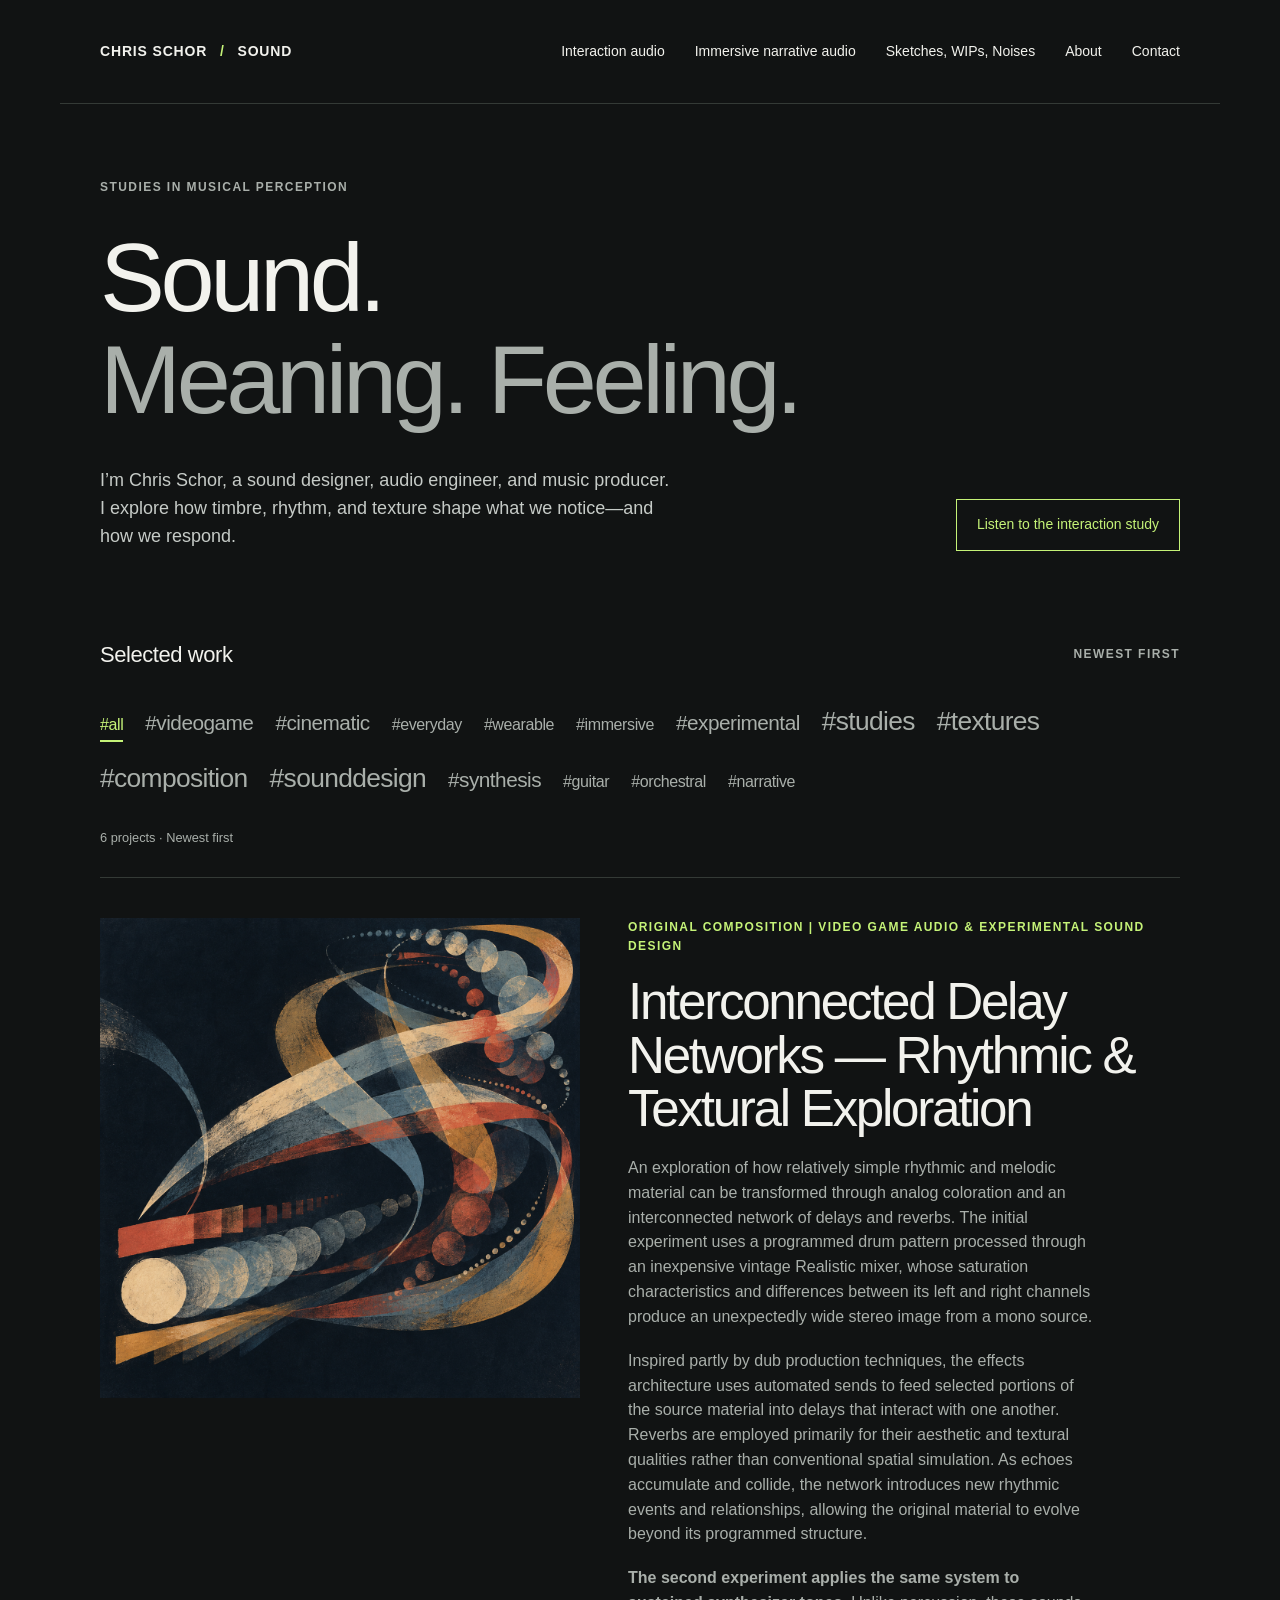
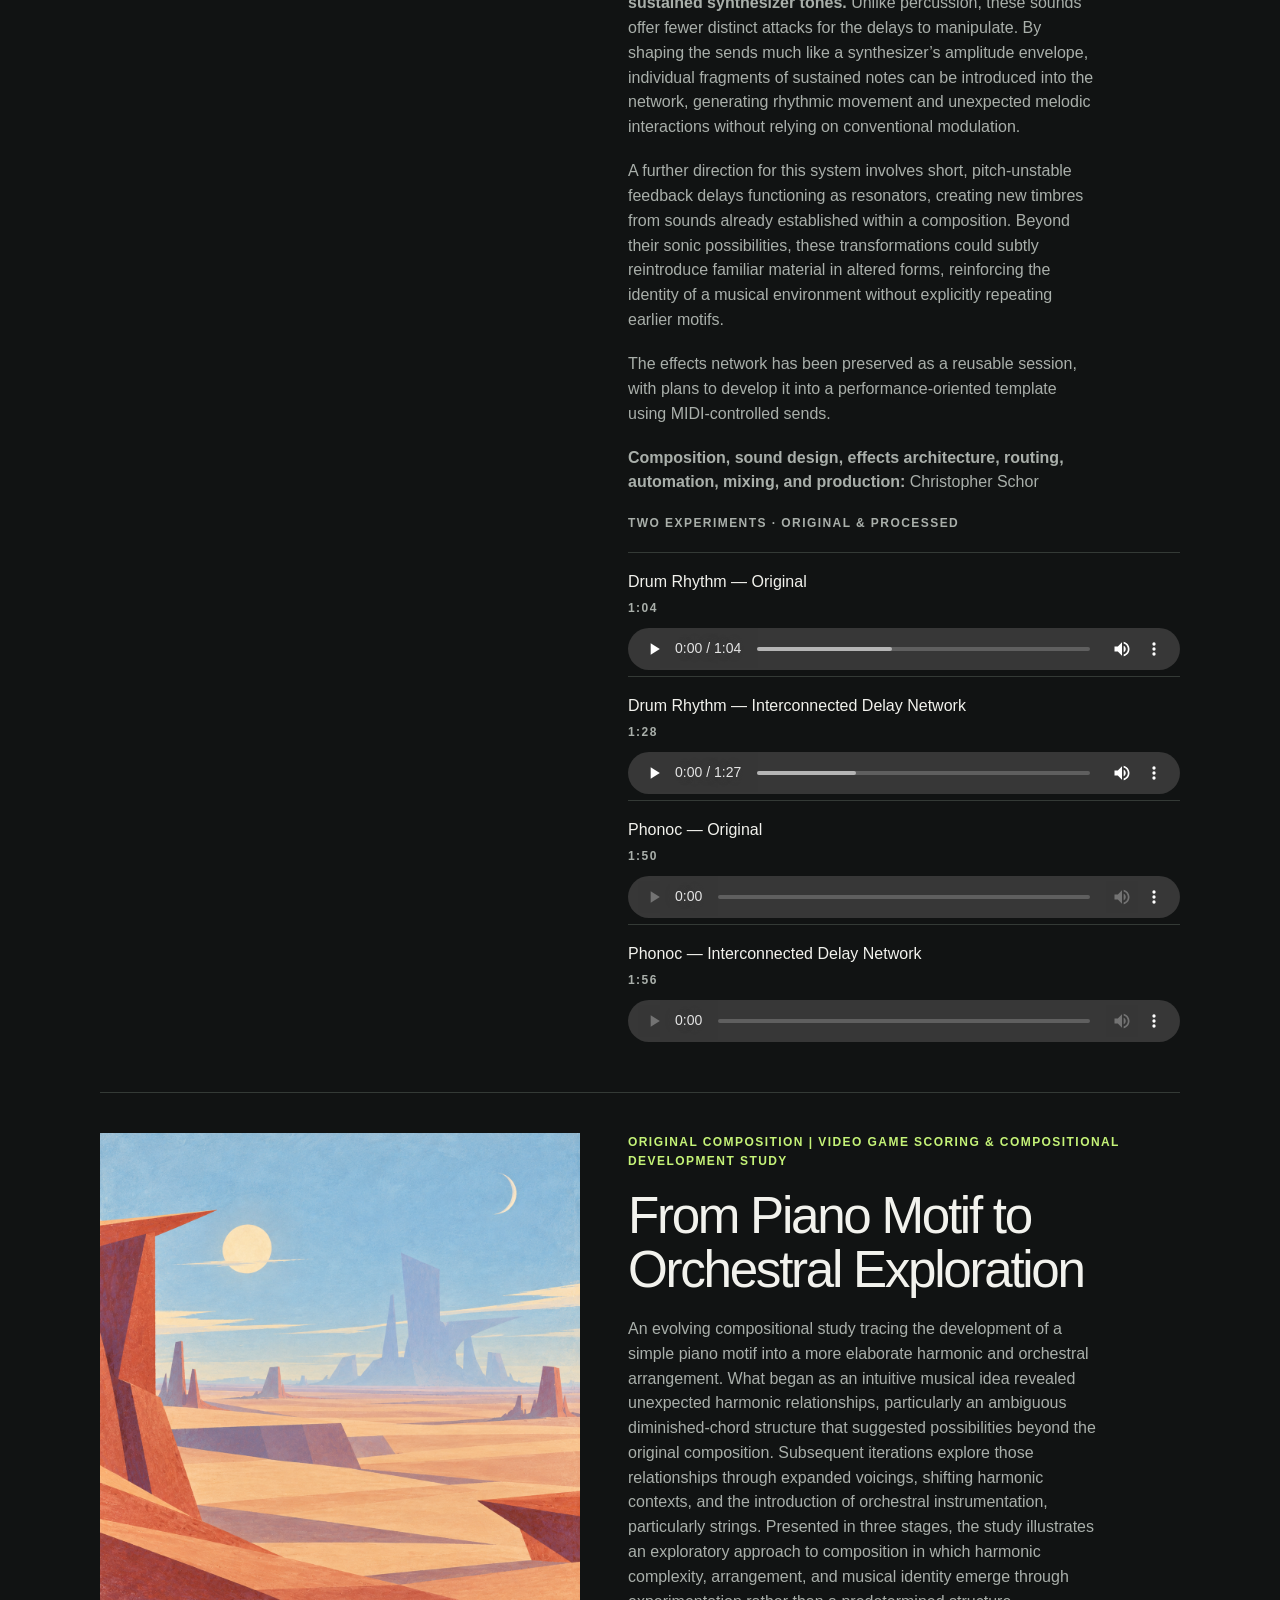
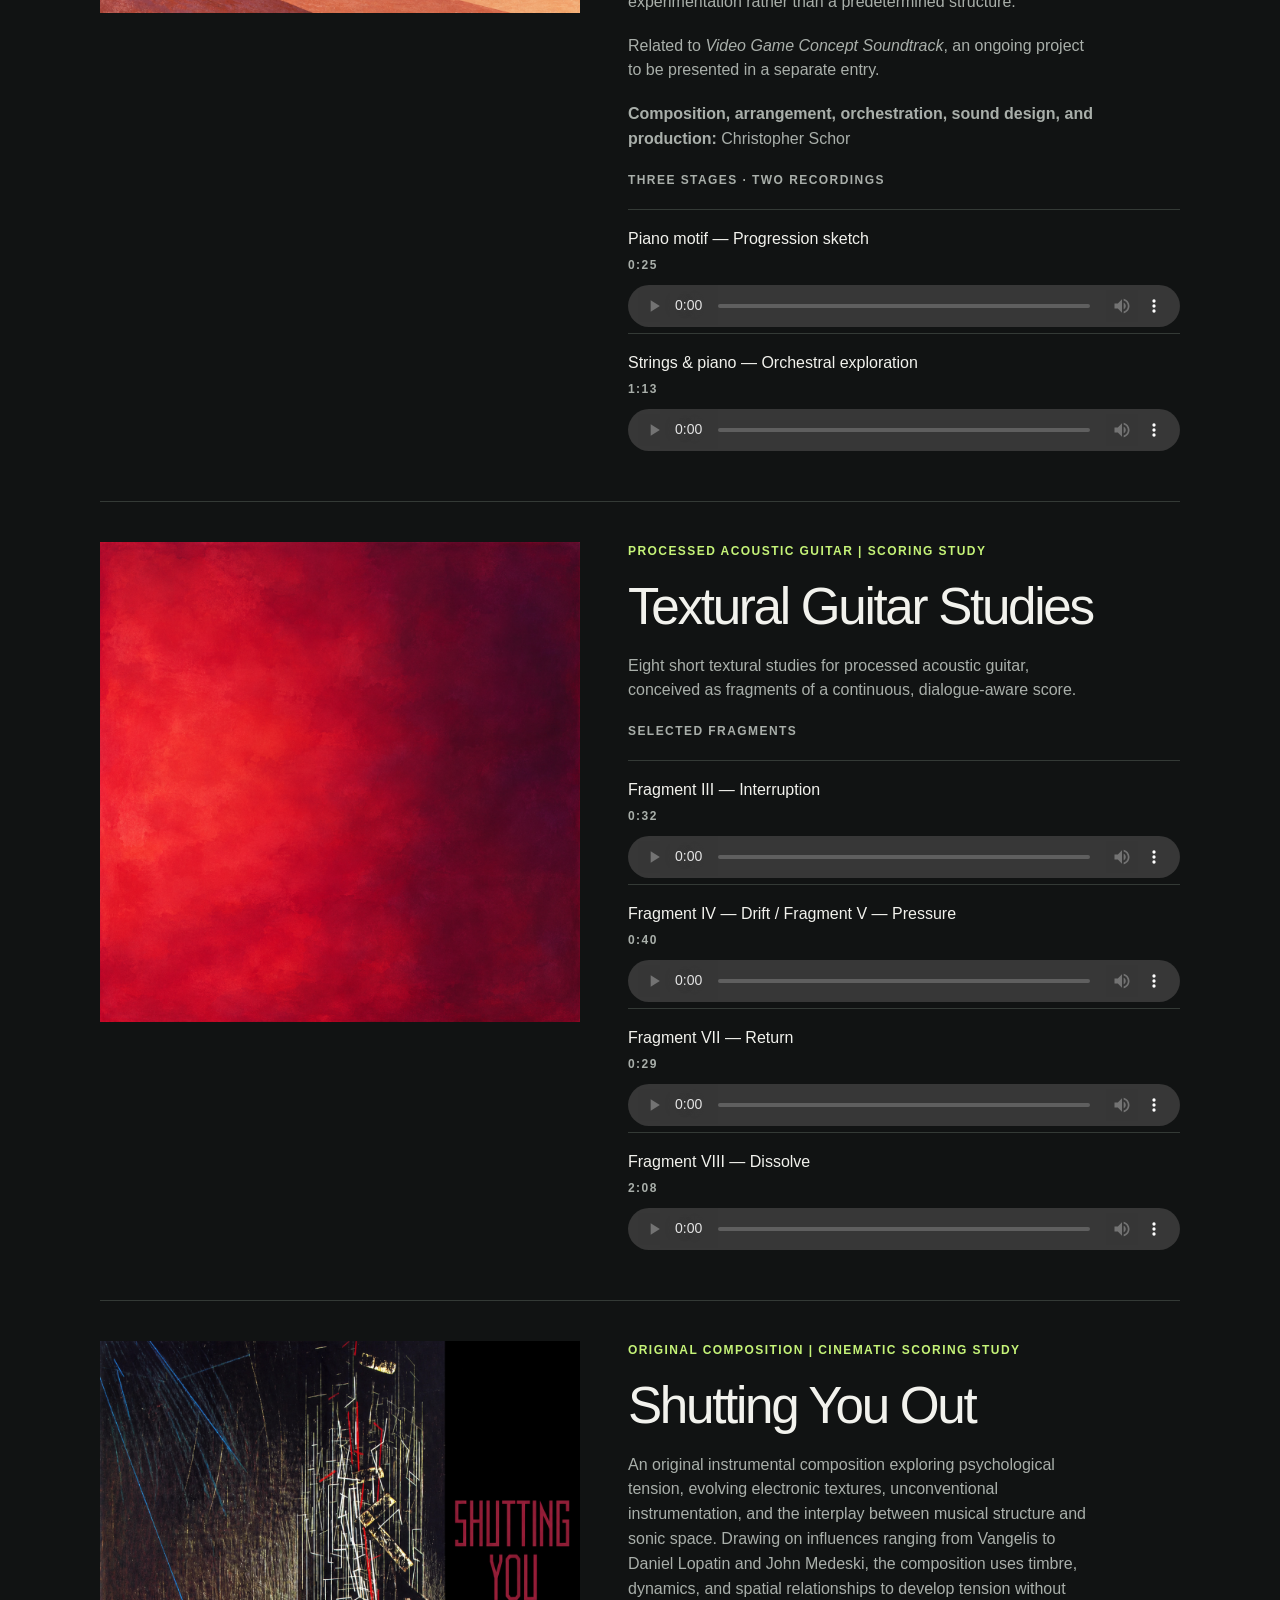
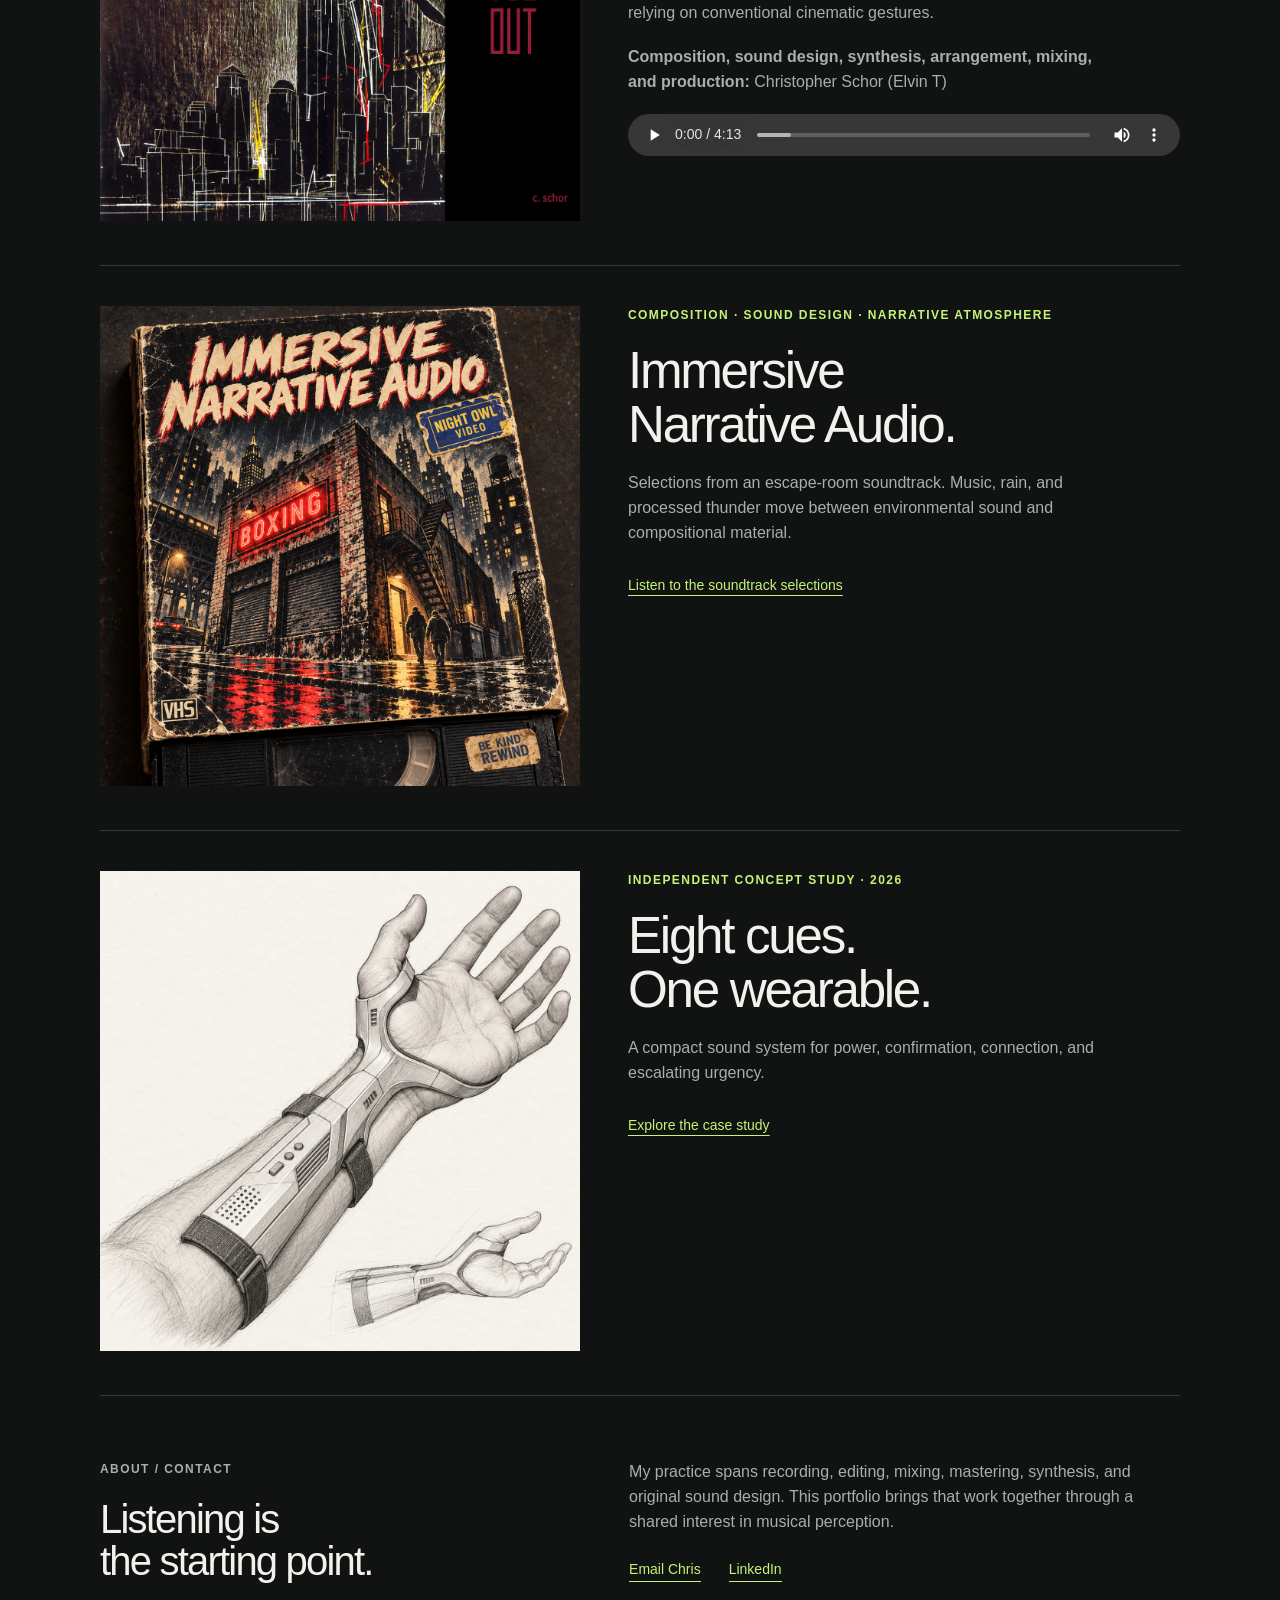
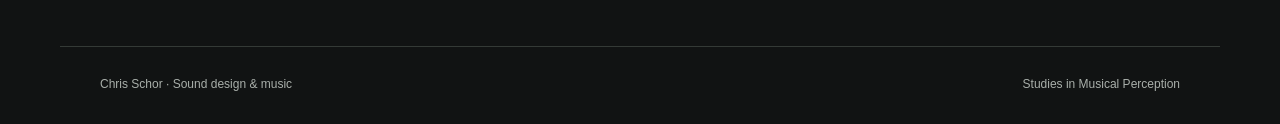
==== commit f03bb7a3: "Add A Musical Notepad and About page" ====
--- a/index.html
+++ b/index.html
@@ -1 +1 @@
-<!doctype html><html lang="en"><head><meta charset="utf-8"><meta name="viewport" content="width=device-width, initial-scale=1"><meta name="color-scheme" content="dark"><title>Chris Schor — Sound Design & Music</title><meta name="description" content="Sound design, music production, and studies in musical perception by Chris Schor."><link rel="icon" type="image/svg+xml" href="data:image/svg+xml,%3Csvg xmlns='http://www.w3.org/2000/svg' viewBox='0 0 32 32'%3E%3Crect width='32' height='32' rx='6' fill='%23111313'/%3E%3Cpath d='M8 13v6m8-13v20m8-16v12' stroke='%23c5f378' stroke-width='3'/%3E%3C/svg%3E"><link rel="stylesheet" href="style.css"><script src="player.js" defer></script><style>.guitar-study{grid-template-columns:1fr 1.15fr;align-items:start;gap:48px}.guitar-art img{display:block;width:100%;height:auto}.guitar-study h3{margin-top:14px}.guitar-track{border-top:1px solid var(--line);padding:18px 0 6px}.guitar-track h4{font-size:1rem;font-weight:500;margin:0 0 6px;line-height:1.4}.guitar-track .eyebrow{margin-bottom:10px}@media(max-width:760px){.guitar-study{grid-template-columns:1fr;gap:28px}.guitar-art{max-width:480px}}</style><link rel="stylesheet" href="portfolio.css"><script src="portfolio.js" defer></script></head><body><a class="skip" href="#main">Skip to content</a><header class="wrap site-header"><a class="wordmark" href="./" aria-label="Chris Schor home">CHRIS SCHOR<span class="mark" aria-hidden="true"> / </span>SOUND</a><nav aria-label="Main navigation"><a href="interaction-audio.html" >Interaction audio</a><a href="experiential-audio.html">Immersive narrative audio</a><a href="./#contact">Contact</a></nav></header><main id="main" class="wrap"><section class="hero"><p class="eyebrow">Studies in Musical Perception</p><h1>Sound.<br><span class="muted">Meaning. Feeling.</span></h1><div class="hero-bottom"><p class="intro">I’m Chris Schor, a sound designer, audio engineer, and music producer. I explore how timbre, rhythm, and texture shape what we notice—and how we respond.</p><a class="button" href="interaction-audio.html">Listen to the interaction study</a></div></section><section class="selected" aria-labelledby="selected-title"><div class="section-heading"><h2 id="selected-title">Selected work</h2><span class="eyebrow">Newest first</span></div><nav class="tag-cloud" aria-label="Browse work by tag"><a href="#selected-title" data-tag="all">#all</a></nav><p class="collection-status" role="status" aria-live="polite">6 projects · Newest first</p><article class="project guitar-study" id="delay-networks" aria-labelledby="delay-networks-title"><div class="guitar-art"><img src="delay-networks-cover.png" width="1254" height="1254" loading="lazy" alt="Abstract coral, ochre and pale blue ribbons weaving through repeated fading circles and bars on a deep ink-blue field."></div><div class="guitar-content"><p class="eyebrow accent">Original Composition | Video Game Audio &amp; Experimental Sound Design</p><h3 id="delay-networks-title">Interconnected Delay Networks — Rhythmic &amp; Textural Exploration</h3><p>An exploration of how relatively simple rhythmic and melodic material can be transformed through analog coloration and an interconnected network of delays and reverbs. The initial experiment uses a programmed drum pattern processed through an inexpensive vintage Realistic mixer, whose saturation characteristics and differences between its left and right channels produce an unexpectedly wide stereo image from a mono source.</p><p>Inspired partly by dub production techniques, the effects architecture uses automated sends to feed selected portions of the source material into delays that interact with one another. Reverbs are employed primarily for their aesthetic and textural qualities rather than conventional spatial simulation. As echoes accumulate and collide, the network introduces new rhythmic events and relationships, allowing the original material to evolve beyond its programmed structure.</p><p><strong>The second experiment applies the same system to sustained synthesizer tones.</strong> Unlike percussion, these sounds offer fewer distinct attacks for the delays to manipulate. By shaping the sends much like a synthesizer’s amplitude envelope, individual fragments of sustained notes can be introduced into the network, generating rhythmic movement and unexpected melodic interactions without relying on conventional modulation.</p><p>A further direction for this system involves short, pitch-unstable feedback delays functioning as resonators, creating new timbres from sounds already established within a composition. Beyond their sonic possibilities, these transformations could subtly reintroduce familiar material in altered forms, reinforcing the identity of a musical environment without explicitly repeating earlier motifs.</p><p>The effects network has been preserved as a reusable session, with plans to develop it into a performance-oriented template using MIDI-controlled sends.</p><p><strong>Composition, sound design, effects architecture, routing, automation, mixing, and production:</strong> Christopher Schor</p><p class="eyebrow">Two experiments · Original &amp; processed</p><div class="guitar-track"><h4>Drum Rhythm — Original</h4><p class="eyebrow">1:04</p><audio controls preload="metadata" aria-label="Play Drum Rhythm — Original"><source src="delay-drums-original.mp3" type="audio/mpeg"></audio></div><div class="guitar-track"><h4>Drum Rhythm — Interconnected Delay Network</h4><p class="eyebrow">1:28</p><audio controls preload="metadata" aria-label="Play Drum Rhythm — Interconnected Delay Network"><source src="delay-drums-processed.mp3" type="audio/mpeg"></audio></div><div class="guitar-track"><h4>Phonoc — Original</h4><p class="eyebrow">1:50</p><audio controls preload="metadata" aria-label="Play Phonoc — Original"><source src="delay-phonoc-original.m4a" type="audio/mp4"></audio></div><div class="guitar-track"><h4>Phonoc — Interconnected Delay Network</h4><p class="eyebrow">1:56</p><audio controls preload="metadata" aria-label="Play Phonoc — Interconnected Delay Network"><source src="delay-phonoc-processed.m4a" type="audio/mp4"></audio></div></div></article><article class="project guitar-study" id="piano-to-orchestral" aria-labelledby="piano-to-orchestral-title"><div class="guitar-art"><img src="video-game-orchestral-cover-abstract.png" width="1254" height="1254" loading="lazy" alt="Abstract cartoon desert in pale blue, sand and terracotta, with sun and moon above a distant, mysterious angular form."></div><div class="guitar-content"><p class="eyebrow accent">Original Composition | Video Game Scoring &amp; Compositional Development Study</p><h3 id="piano-to-orchestral-title">From Piano Motif to Orchestral Exploration</h3><p>An evolving compositional study tracing the development of a simple piano motif into a more elaborate harmonic and orchestral arrangement. What began as an intuitive musical idea revealed unexpected harmonic relationships, particularly an ambiguous diminished-chord structure that suggested possibilities beyond the original composition. Subsequent iterations explore those relationships through expanded voicings, shifting harmonic contexts, and the introduction of orchestral instrumentation, particularly strings. Presented in three stages, the study illustrates an exploratory approach to composition in which harmonic complexity, arrangement, and musical identity emerge through experimentation rather than a predetermined structure.</p><p>Related to <em>Video Game Concept Soundtrack</em>, an ongoing project to be presented in a separate entry.</p><p><strong>Composition, arrangement, orchestration, sound design, and production:</strong> Christopher Schor</p><p class="eyebrow">Three stages · Two recordings</p><div class="guitar-track"><h4>Piano motif — Progression sketch</h4><p class="eyebrow">0:25</p><audio controls preload="metadata" aria-label="Play Piano motif — Progression sketch"><source src="piano-motif-sketch.m4a" type="audio/mp4"></audio></div><div class="guitar-track"><h4>Strings & piano — Orchestral exploration</h4><p class="eyebrow">1:13</p><audio controls preload="metadata" aria-label="Play Strings & piano — Orchestral exploration"><source src="orchestral-exploration.m4a" type="audio/mp4"></audio></div></div></article><article class="project guitar-study" id="textural-guitar" aria-labelledby="textural-guitar-title"><div class="guitar-art"><img src="textural-guitar-art.png" width="1254" height="1254" loading="lazy" alt="Layered crimson and vermilion pigment giving way to deep burgundy and violet."></div><div class="guitar-content"><p class="eyebrow accent">Processed Acoustic Guitar | Scoring Study</p><h3 id="textural-guitar-title">Textural Guitar Studies</h3><p>Eight short textural studies for processed acoustic guitar, conceived as fragments of a continuous, dialogue-aware score.</p><p class="eyebrow">Selected fragments</p><div class="guitar-track"><h4>Fragment III — Interruption</h4><p class="eyebrow">0:32</p><audio controls preload="metadata" aria-label="Play Fragment III — Interruption"><source src="textural-guitar-iii.m4a" type="audio/mp4"></audio></div><div class="guitar-track"><h4>Fragment IV — Drift / Fragment V — Pressure</h4><p class="eyebrow">0:40</p><audio controls preload="metadata" aria-label="Play Fragment IV — Drift / Fragment V — Pressure"><source src="textural-guitar-iv-v.m4a" type="audio/mp4"></audio></div><div class="guitar-track"><h4>Fragment VII — Return</h4><p class="eyebrow">0:29</p><audio controls preload="metadata" aria-label="Play Fragment VII — Return"><source src="textural-guitar-vii.m4a" type="audio/mp4"></audio></div><div class="guitar-track"><h4>Fragment VIII — Dissolve</h4><p class="eyebrow">2:08</p><audio controls preload="metadata" aria-label="Play Fragment VIII — Dissolve"><source src="textural-guitar-viii.m4a" type="audio/mp4"></audio></div></div></article><article class="project guitar-study" id="shutting-you-out" aria-labelledby="shutting-you-out-title"><div class="guitar-art"><img src="Shutting-You-Out-cover.png" width="1254" height="1254" loading="lazy" alt="Shutting You Out cover: dark architectural artwork beside a black panel with angular wine-red lettering."></div><div class="guitar-content"><p class="eyebrow accent">Original Composition | Cinematic Scoring Study</p><h3 id="shutting-you-out-title">Shutting You Out</h3><p>An original instrumental composition exploring psychological tension, evolving electronic textures, unconventional instrumentation, and the interplay between musical structure and sonic space. Drawing on influences ranging from Vangelis to Daniel Lopatin and John Medeski, the composition uses timbre, dynamics, and spatial relationships to develop tension without relying on conventional cinematic gestures.</p><p><strong>Composition, sound design, synthesis, arrangement, mixing, and production:</strong> Christopher Schor (Elvin T)</p><audio controls preload="metadata" aria-label="Play Shutting You Out"><source src="ShuttingYouOut.mp3" type="audio/mpeg"></audio><a class="download" href="ShuttingYouOut.mp3" download>Download Shutting You Out <span>MP3 · 320 kbps · 4:13 · 10.1 MB</span></a></div></article><a class="project guitar-study" id="immersive-narrative" href="experiential-audio.html"><div class="guitar-art"><img src="immersive-narrative-vhs-cover.png" width="1254" height="1254" loading="lazy" alt="Worn 1980s VHS rental sleeve showing a rainy city boxing gym, red neon, and a blue-and-yellow Night Owl Video sticker."></div><div><p class="eyebrow accent">Composition · Sound design · Narrative atmosphere</p><h3>Immersive<br>Narrative Audio.</h3><p>Selections from an escape-room soundtrack. Music, rain, and processed thunder move between environmental sound and compositional material.</p><span class="text-link">Listen to the soundtrack selections</span></div></a><a class="project guitar-study" id="wearable-interaction" href="interaction-audio.html"><div class="guitar-art"><img src="wearable-controller-cover.png" width="1254" height="1254" loading="lazy" alt="Pencil concept sketch of a controller along the inner forearm, with straps and a palm loop between thumb and index finger."></div><div><p class="eyebrow accent">Independent concept study · 2026</p><h3>Eight cues.<br>One wearable.</h3><p>A compact sound system for power, confirmation, connection, and escalating urgency.</p><span class="text-link">Explore the case study</span></div></a></section><section class="about" id="contact"><div><p class="eyebrow">About / Contact</p><h2>Listening is<br>the starting point.</h2></div><div><p>My practice spans recording, editing, mixing, mastering, synthesis, and original sound design. This portfolio brings that work together through a shared interest in musical perception.</p><div class="contact-links"><a href="mailto:christopher.schor@gmail.com">Email Chris</a><a href="https://www.linkedin.com/in/christopherschor/">LinkedIn</a></div></div></section></main><footer class="wrap"><span>Chris Schor · Sound design &amp; music</span><a href="./">Studies in Musical Perception</a></footer></body></html>+<!doctype html><html lang="en"><head><meta charset="utf-8"><meta name="viewport" content="width=device-width, initial-scale=1"><meta name="color-scheme" content="dark"><title>Chris Schor — Sound Design & Music</title><meta name="description" content="Sound design, music production, and studies in musical perception by Chris Schor."><link rel="icon" type="image/svg+xml" href="data:image/svg+xml,%3Csvg xmlns='http://www.w3.org/2000/svg' viewBox='0 0 32 32'%3E%3Crect width='32' height='32' rx='6' fill='%23111313'/%3E%3Cpath d='M8 13v6m8-13v20m8-16v12' stroke='%23c5f378' stroke-width='3'/%3E%3C/svg%3E"><link rel="stylesheet" href="style.css"><script src="player.js" defer></script><style>.guitar-study{grid-template-columns:1fr 1.15fr;align-items:start;gap:48px}.guitar-art img{display:block;width:100%;height:auto}.guitar-study h3{margin-top:14px}.guitar-track{border-top:1px solid var(--line);padding:18px 0 6px}.guitar-track h4{font-size:1rem;font-weight:500;margin:0 0 6px;line-height:1.4}.guitar-track .eyebrow{margin-bottom:10px}@media(max-width:760px){.guitar-study{grid-template-columns:1fr;gap:28px}.guitar-art{max-width:480px}}</style><link rel="stylesheet" href="portfolio.css"><script src="portfolio.js" defer></script></head><body><a class="skip" href="#main">Skip to content</a><header class="wrap site-header"><a class="wordmark" href="./" aria-label="Chris Schor home">CHRIS SCHOR<span class="mark" aria-hidden="true"> / </span>SOUND</a><nav aria-label="Main navigation"><a href="interaction-audio.html" >Interaction audio</a><a href="experiential-audio.html">Immersive narrative audio</a><a href="notepad/">Sketches, WIPs, Noises</a><a href="about.html">About</a><a href="./#contact">Contact</a></nav></header><main id="main" class="wrap"><section class="hero"><p class="eyebrow">Studies in Musical Perception</p><h1>Sound.<br><span class="muted">Meaning. Feeling.</span></h1><div class="hero-bottom"><p class="intro">I’m Chris Schor, a sound designer, audio engineer, and music producer. I explore how timbre, rhythm, and texture shape what we notice—and how we respond.</p><a class="button" href="interaction-audio.html">Listen to the interaction study</a></div></section><section class="selected" aria-labelledby="selected-title"><div class="section-heading"><h2 id="selected-title">Selected work</h2><span class="eyebrow">Newest first</span></div><nav class="tag-cloud" aria-label="Browse work by tag"><a href="#selected-title" data-tag="all">#all</a></nav><p class="collection-status" role="status" aria-live="polite">6 projects · Newest first</p><article class="project guitar-study" id="delay-networks" aria-labelledby="delay-networks-title"><div class="guitar-art"><img src="delay-networks-cover.png" width="1254" height="1254" loading="lazy" alt="Abstract coral, ochre and pale blue ribbons weaving through repeated fading circles and bars on a deep ink-blue field."></div><div class="guitar-content"><p class="eyebrow accent">Original Composition | Video Game Audio &amp; Experimental Sound Design</p><h3 id="delay-networks-title">Interconnected Delay Networks — Rhythmic &amp; Textural Exploration</h3><p>An exploration of how relatively simple rhythmic and melodic material can be transformed through analog coloration and an interconnected network of delays and reverbs. The initial experiment uses a programmed drum pattern processed through an inexpensive vintage Realistic mixer, whose saturation characteristics and differences between its left and right channels produce an unexpectedly wide stereo image from a mono source.</p><p>Inspired partly by dub production techniques, the effects architecture uses automated sends to feed selected portions of the source material into delays that interact with one another. Reverbs are employed primarily for their aesthetic and textural qualities rather than conventional spatial simulation. As echoes accumulate and collide, the network introduces new rhythmic events and relationships, allowing the original material to evolve beyond its programmed structure.</p><p><strong>The second experiment applies the same system to sustained synthesizer tones.</strong> Unlike percussion, these sounds offer fewer distinct attacks for the delays to manipulate. By shaping the sends much like a synthesizer’s amplitude envelope, individual fragments of sustained notes can be introduced into the network, generating rhythmic movement and unexpected melodic interactions without relying on conventional modulation.</p><p>A further direction for this system involves short, pitch-unstable feedback delays functioning as resonators, creating new timbres from sounds already established within a composition. Beyond their sonic possibilities, these transformations could subtly reintroduce familiar material in altered forms, reinforcing the identity of a musical environment without explicitly repeating earlier motifs.</p><p>The effects network has been preserved as a reusable session, with plans to develop it into a performance-oriented template using MIDI-controlled sends.</p><p><strong>Composition, sound design, effects architecture, routing, automation, mixing, and production:</strong> Christopher Schor</p><p class="eyebrow">Two experiments · Original &amp; processed</p><div class="guitar-track"><h4>Drum Rhythm — Original</h4><p class="eyebrow">1:04</p><audio controls controlslist="nodownload" preload="metadata" aria-label="Play Drum Rhythm — Original"><source src="delay-drums-original.mp3" type="audio/mpeg"></audio></div><div class="guitar-track"><h4>Drum Rhythm — Interconnected Delay Network</h4><p class="eyebrow">1:28</p><audio controls controlslist="nodownload" preload="metadata" aria-label="Play Drum Rhythm — Interconnected Delay Network"><source src="delay-drums-processed.mp3" type="audio/mpeg"></audio></div><div class="guitar-track"><h4>Phonoc — Original</h4><p class="eyebrow">1:50</p><audio controls controlslist="nodownload" preload="metadata" aria-label="Play Phonoc — Original"><source src="delay-phonoc-original.m4a" type="audio/mp4"></audio></div><div class="guitar-track"><h4>Phonoc — Interconnected Delay Network</h4><p class="eyebrow">1:56</p><audio controls controlslist="nodownload" preload="metadata" aria-label="Play Phonoc — Interconnected Delay Network"><source src="delay-phonoc-processed.m4a" type="audio/mp4"></audio></div></div></article><article class="project guitar-study" id="piano-to-orchestral" aria-labelledby="piano-to-orchestral-title"><div class="guitar-art"><img src="video-game-orchestral-cover-abstract.png" width="1254" height="1254" loading="lazy" alt="Abstract cartoon desert in pale blue, sand and terracotta, with sun and moon above a distant, mysterious angular form."></div><div class="guitar-content"><p class="eyebrow accent">Original Composition | Video Game Scoring &amp; Compositional Development Study</p><h3 id="piano-to-orchestral-title">From Piano Motif to Orchestral Exploration</h3><p>An evolving compositional study tracing the development of a simple piano motif into a more elaborate harmonic and orchestral arrangement. What began as an intuitive musical idea revealed unexpected harmonic relationships, particularly an ambiguous diminished-chord structure that suggested possibilities beyond the original composition. Subsequent iterations explore those relationships through expanded voicings, shifting harmonic contexts, and the introduction of orchestral instrumentation, particularly strings. Presented in three stages, the study illustrates an exploratory approach to composition in which harmonic complexity, arrangement, and musical identity emerge through experimentation rather than a predetermined structure.</p><p>Related to <em>Video Game Concept Soundtrack</em>, an ongoing project to be presented in a separate entry.</p><p><strong>Composition, arrangement, orchestration, sound design, and production:</strong> Christopher Schor</p><p class="eyebrow">Three stages · Two recordings</p><div class="guitar-track"><h4>Piano motif — Progression sketch</h4><p class="eyebrow">0:25</p><audio controls controlslist="nodownload" preload="metadata" aria-label="Play Piano motif — Progression sketch"><source src="piano-motif-sketch.m4a" type="audio/mp4"></audio></div><div class="guitar-track"><h4>Strings & piano — Orchestral exploration</h4><p class="eyebrow">1:13</p><audio controls controlslist="nodownload" preload="metadata" aria-label="Play Strings & piano — Orchestral exploration"><source src="orchestral-exploration.m4a" type="audio/mp4"></audio></div></div></article><article class="project guitar-study" id="textural-guitar" aria-labelledby="textural-guitar-title"><div class="guitar-art"><img src="textural-guitar-art.png" width="1254" height="1254" loading="lazy" alt="Layered crimson and vermilion pigment giving way to deep burgundy and violet."></div><div class="guitar-content"><p class="eyebrow accent">Processed Acoustic Guitar | Scoring Study</p><h3 id="textural-guitar-title">Textural Guitar Studies</h3><p>Eight short textural studies for processed acoustic guitar, conceived as fragments of a continuous, dialogue-aware score.</p><p class="eyebrow">Selected fragments</p><div class="guitar-track"><h4>Fragment III — Interruption</h4><p class="eyebrow">0:32</p><audio controls controlslist="nodownload" preload="metadata" aria-label="Play Fragment III — Interruption"><source src="textural-guitar-iii.m4a" type="audio/mp4"></audio></div><div class="guitar-track"><h4>Fragment IV — Drift / Fragment V — Pressure</h4><p class="eyebrow">0:40</p><audio controls controlslist="nodownload" preload="metadata" aria-label="Play Fragment IV — Drift / Fragment V — Pressure"><source src="textural-guitar-iv-v.m4a" type="audio/mp4"></audio></div><div class="guitar-track"><h4>Fragment VII — Return</h4><p class="eyebrow">0:29</p><audio controls controlslist="nodownload" preload="metadata" aria-label="Play Fragment VII — Return"><source src="textural-guitar-vii.m4a" type="audio/mp4"></audio></div><div class="guitar-track"><h4>Fragment VIII — Dissolve</h4><p class="eyebrow">2:08</p><audio controls controlslist="nodownload" preload="metadata" aria-label="Play Fragment VIII — Dissolve"><source src="textural-guitar-viii.m4a" type="audio/mp4"></audio></div></div></article><article class="project guitar-study" id="shutting-you-out" aria-labelledby="shutting-you-out-title"><div class="guitar-art"><img src="Shutting-You-Out-cover.png" width="1254" height="1254" loading="lazy" alt="Shutting You Out cover: dark architectural artwork beside a black panel with angular wine-red lettering."></div><div class="guitar-content"><p class="eyebrow accent">Original Composition | Cinematic Scoring Study</p><h3 id="shutting-you-out-title">Shutting You Out</h3><p>An original instrumental composition exploring psychological tension, evolving electronic textures, unconventional instrumentation, and the interplay between musical structure and sonic space. Drawing on influences ranging from Vangelis to Daniel Lopatin and John Medeski, the composition uses timbre, dynamics, and spatial relationships to develop tension without relying on conventional cinematic gestures.</p><p><strong>Composition, sound design, synthesis, arrangement, mixing, and production:</strong> Christopher Schor (Elvin T)</p><audio controls controlslist="nodownload" preload="metadata" aria-label="Play Shutting You Out"><source src="ShuttingYouOut.mp3" type="audio/mpeg"></audio></div></article><a class="project guitar-study" id="immersive-narrative" href="experiential-audio.html"><div class="guitar-art"><img src="immersive-narrative-vhs-cover.png" width="1254" height="1254" loading="lazy" alt="Worn 1980s VHS rental sleeve showing a rainy city boxing gym, red neon, and a blue-and-yellow Night Owl Video sticker."></div><div><p class="eyebrow accent">Composition · Sound design · Narrative atmosphere</p><h3>Immersive<br>Narrative Audio.</h3><p>Selections from an escape-room soundtrack. Music, rain, and processed thunder move between environmental sound and compositional material.</p><span class="text-link">Listen to the soundtrack selections</span></div></a><a class="project guitar-study" id="wearable-interaction" href="interaction-audio.html"><div class="guitar-art"><img src="wearable-controller-cover.png" width="1254" height="1254" loading="lazy" alt="Pencil concept sketch of a controller along the inner forearm, with straps and a palm loop between thumb and index finger."></div><div><p class="eyebrow accent">Independent concept study · 2026</p><h3>Eight cues.<br>One wearable.</h3><p>A compact sound system for power, confirmation, connection, and escalating urgency.</p><span class="text-link">Explore the case study</span></div></a></section><section class="about" id="contact"><div><p class="eyebrow">About / Contact</p><h2>Listening is<br>the starting point.</h2></div><div><p>My practice spans recording, editing, mixing, mastering, synthesis, and original sound design. This portfolio brings that work together through a shared interest in musical perception.</p><div class="contact-links"><a href="mailto:christopher.schor@gmail.com">Email Chris</a><a href="https://www.linkedin.com/in/christopherschor/">LinkedIn</a></div></div></section></main><footer class="wrap"><span>Chris Schor · Sound design &amp; music</span><a href="./">Studies in Musical Perception</a></footer></body></html>
--- a/style.css
+++ b/style.css
@@ -3,3 +3,6 @@
 
 /* Keep the project navigation comfortable on narrow screens. */
 nav{flex-wrap:wrap;row-gap:10px}.project+.project{border-top:0}
+
+/* Give the expanded navigation room at tablet widths. */
+@media(min-width:761px) and (max-width:1050px){.site-header{flex-wrap:wrap;padding-top:24px;padding-bottom:24px;gap:16px}}
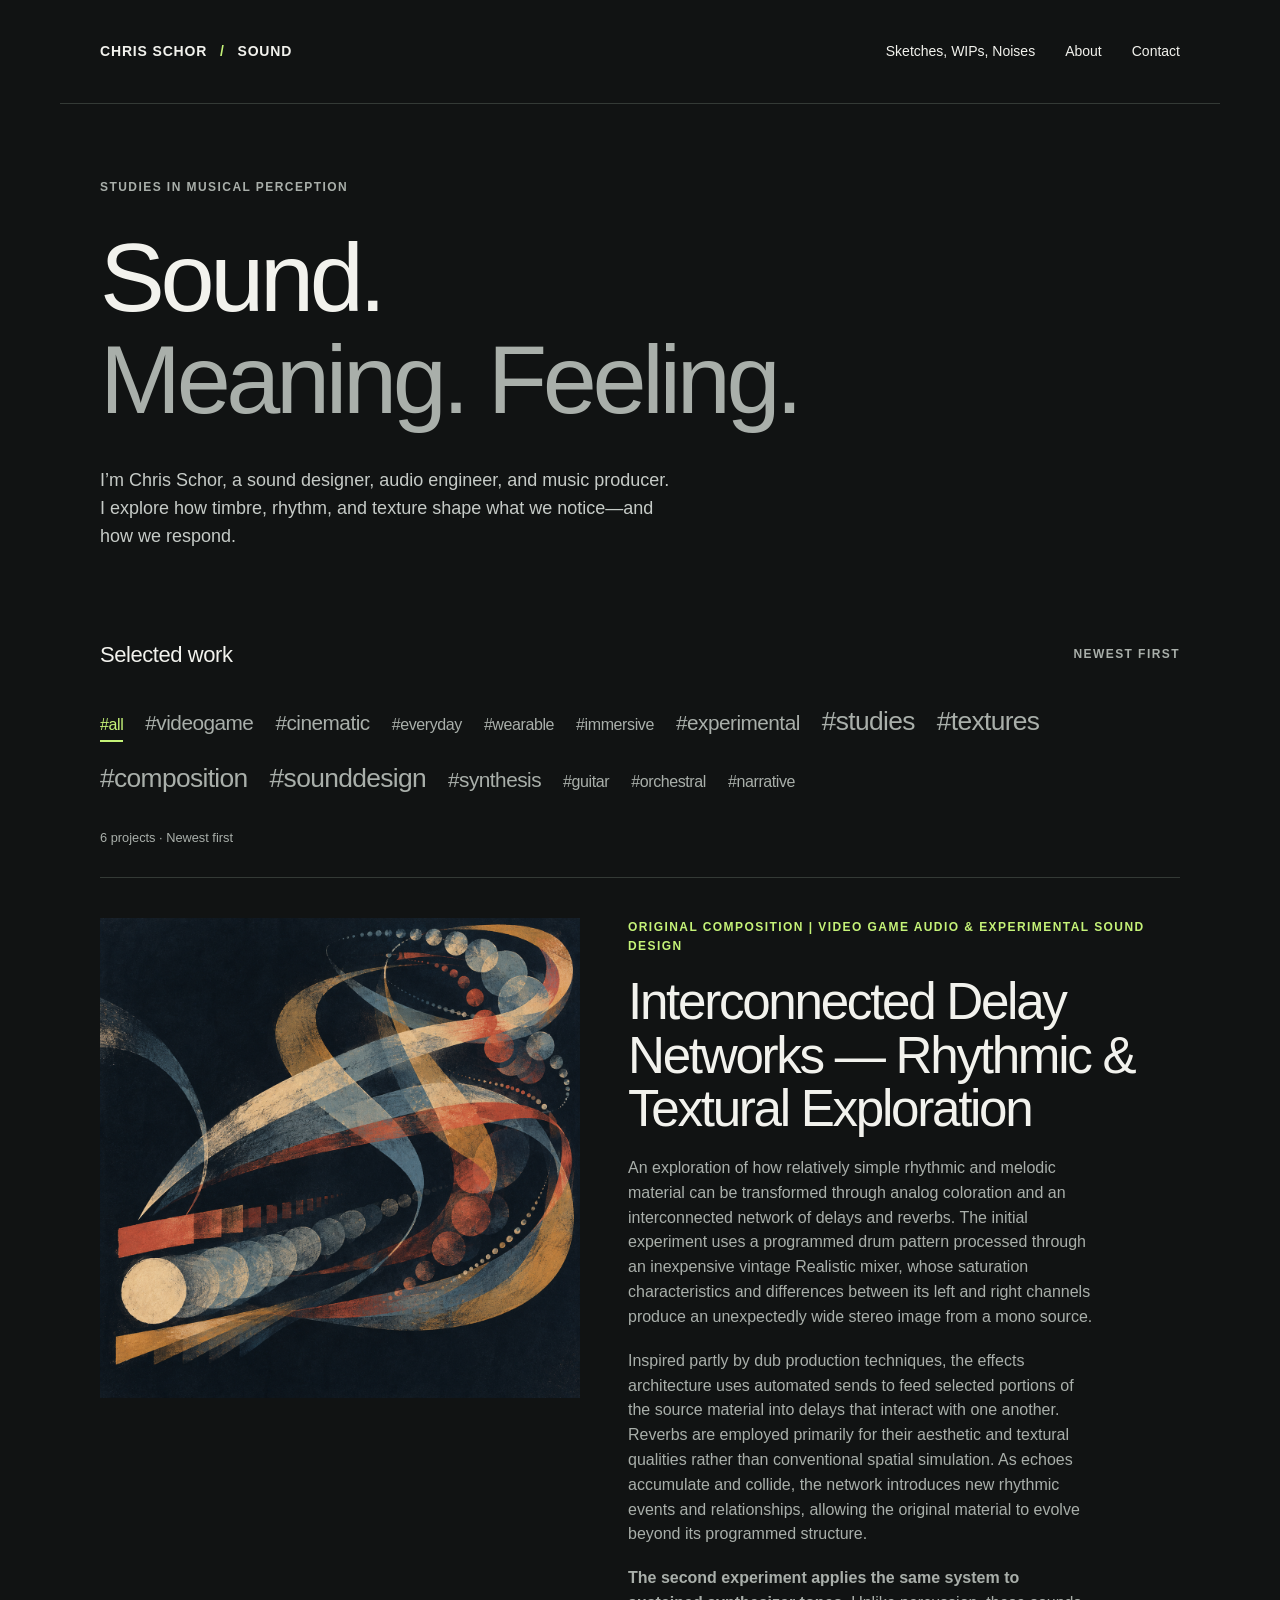
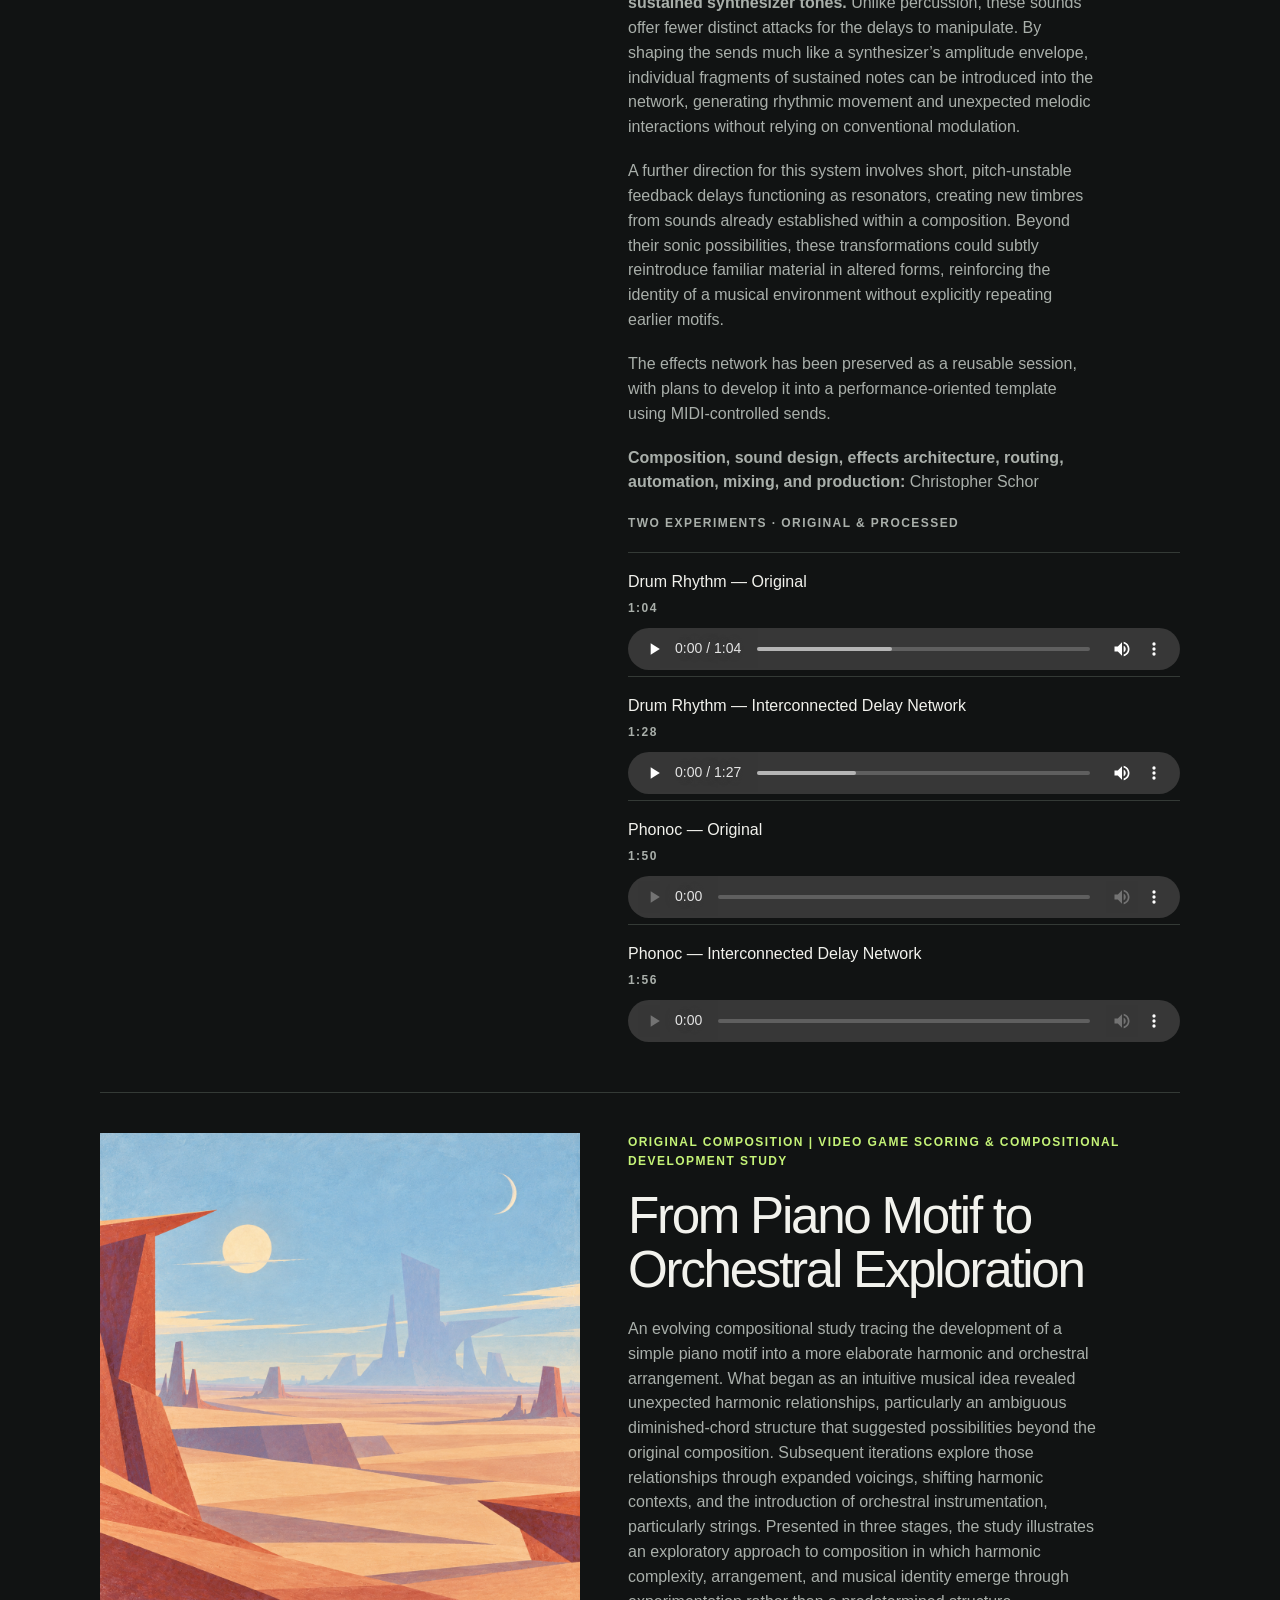
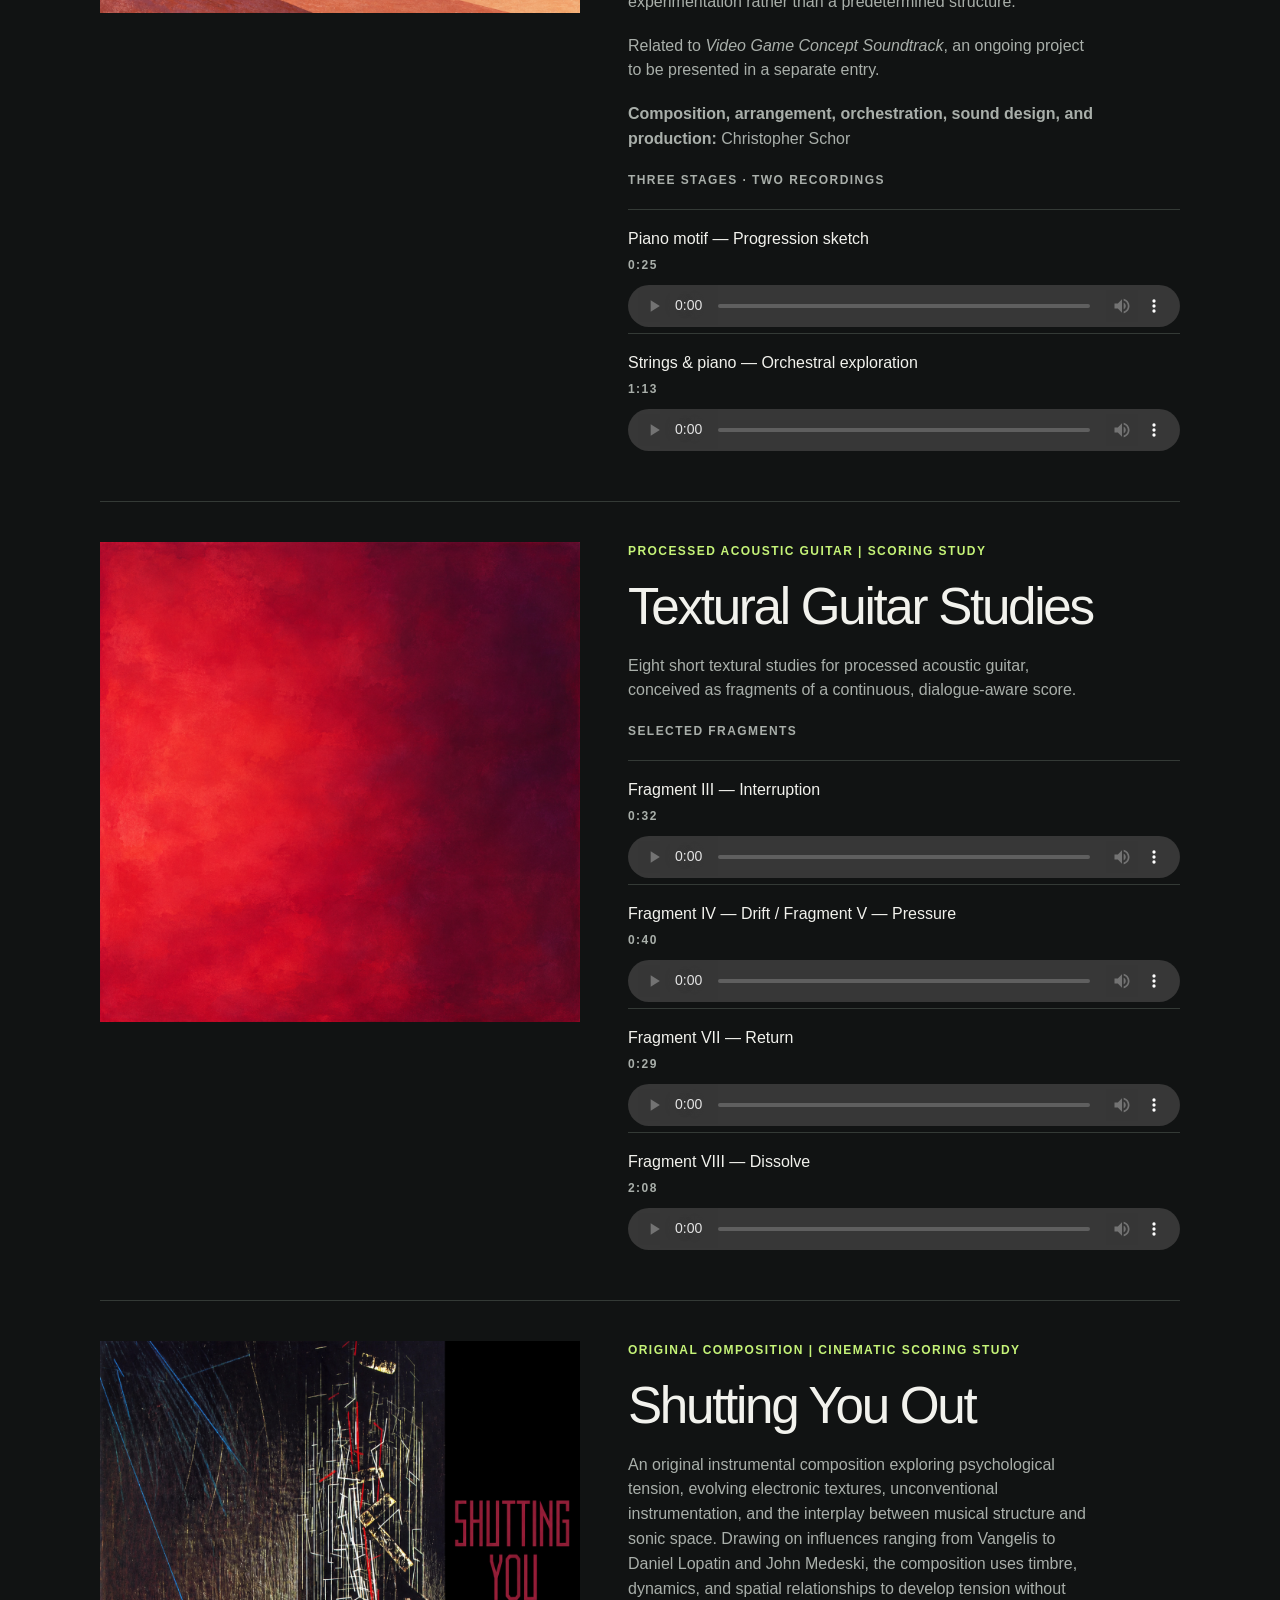
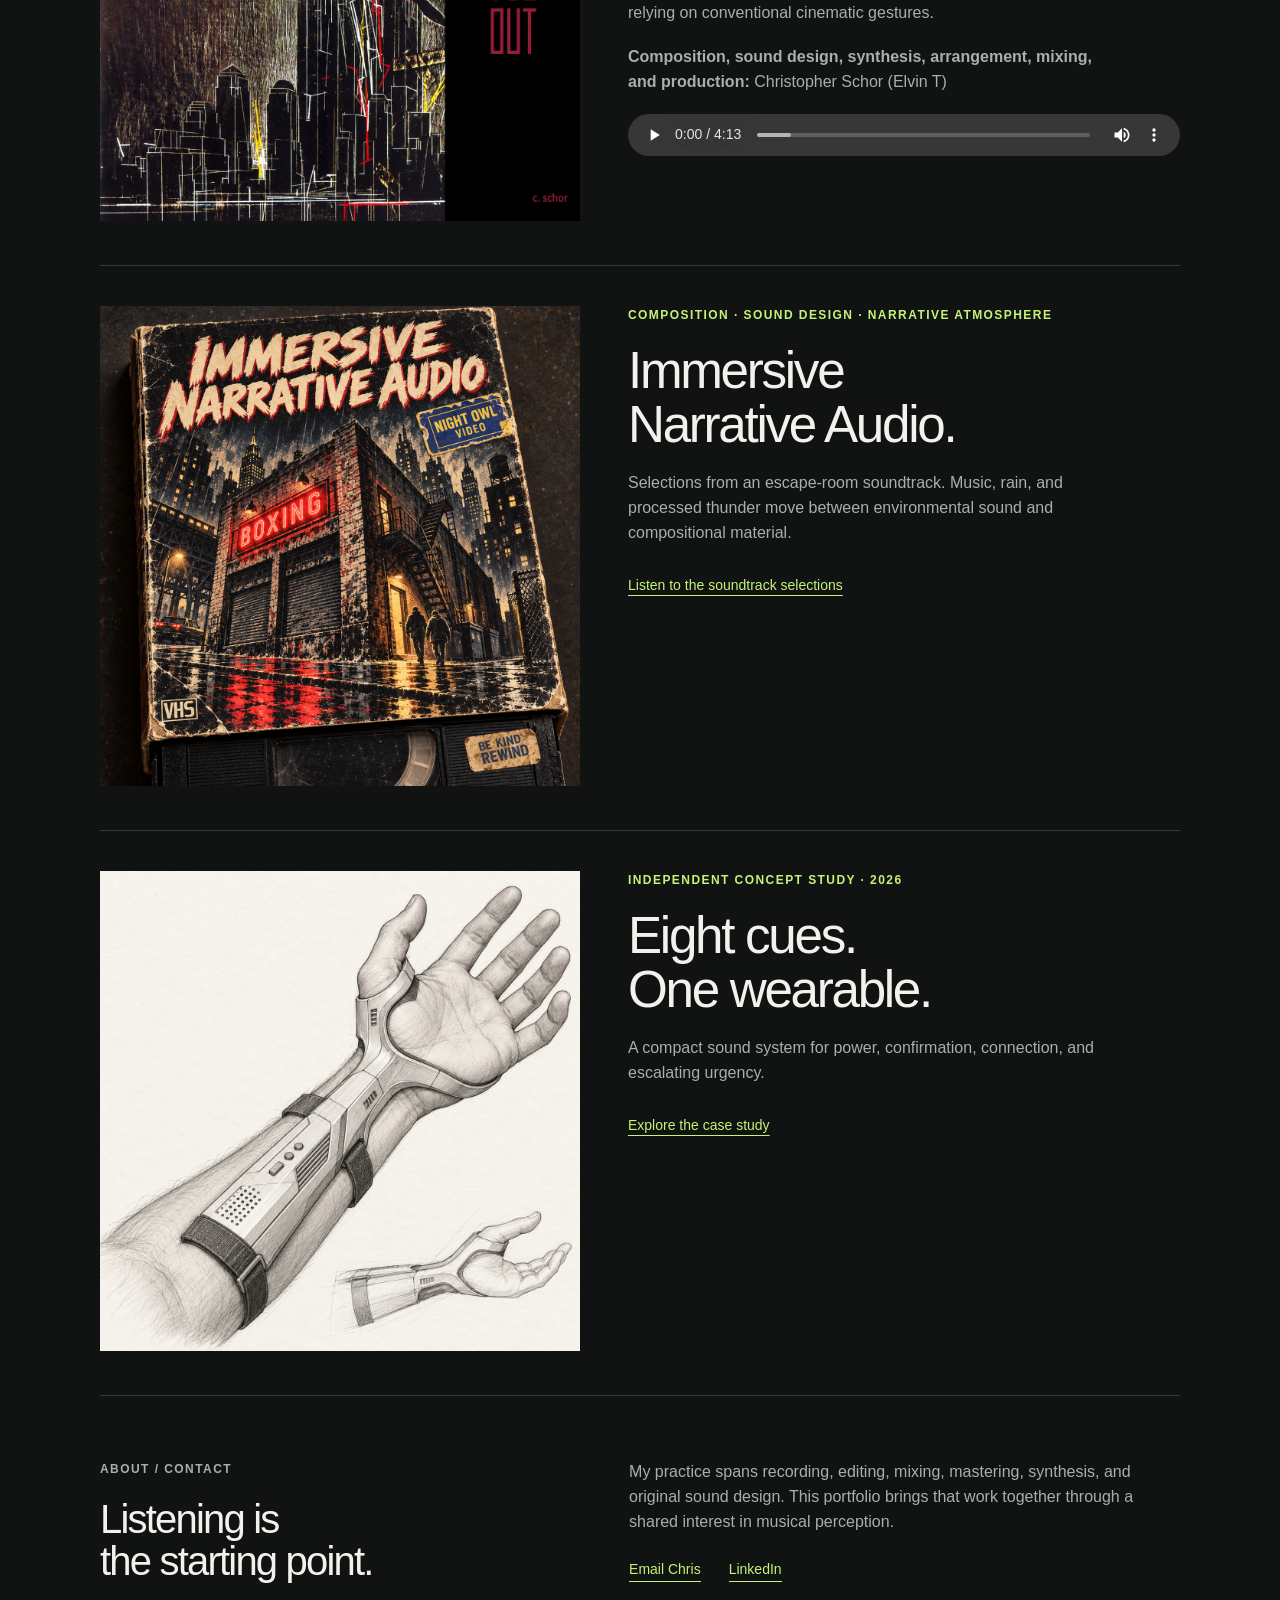
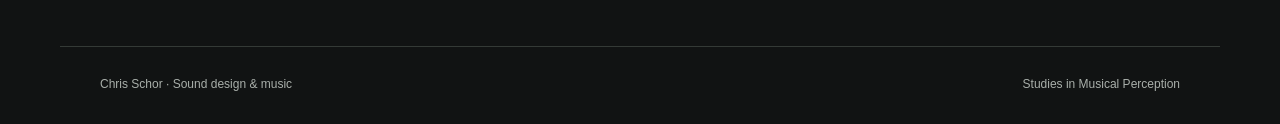
==== commit 2f06f032: "Simplify homepage navigation" ====
--- a/index.html
+++ b/index.html
@@ -1 +1 @@
-<!doctype html><html lang="en"><head><meta charset="utf-8"><meta name="viewport" content="width=device-width, initial-scale=1"><meta name="color-scheme" content="dark"><title>Chris Schor — Sound Design & Music</title><meta name="description" content="Sound design, music production, and studies in musical perception by Chris Schor."><link rel="icon" type="image/svg+xml" href="data:image/svg+xml,%3Csvg xmlns='http://www.w3.org/2000/svg' viewBox='0 0 32 32'%3E%3Crect width='32' height='32' rx='6' fill='%23111313'/%3E%3Cpath d='M8 13v6m8-13v20m8-16v12' stroke='%23c5f378' stroke-width='3'/%3E%3C/svg%3E"><link rel="stylesheet" href="style.css"><script src="player.js" defer></script><style>.guitar-study{grid-template-columns:1fr 1.15fr;align-items:start;gap:48px}.guitar-art img{display:block;width:100%;height:auto}.guitar-study h3{margin-top:14px}.guitar-track{border-top:1px solid var(--line);padding:18px 0 6px}.guitar-track h4{font-size:1rem;font-weight:500;margin:0 0 6px;line-height:1.4}.guitar-track .eyebrow{margin-bottom:10px}@media(max-width:760px){.guitar-study{grid-template-columns:1fr;gap:28px}.guitar-art{max-width:480px}}</style><link rel="stylesheet" href="portfolio.css"><script src="portfolio.js" defer></script></head><body><a class="skip" href="#main">Skip to content</a><header class="wrap site-header"><a class="wordmark" href="./" aria-label="Chris Schor home">CHRIS SCHOR<span class="mark" aria-hidden="true"> / </span>SOUND</a><nav aria-label="Main navigation"><a href="interaction-audio.html" >Interaction audio</a><a href="experiential-audio.html">Immersive narrative audio</a><a href="notepad/">Sketches, WIPs, Noises</a><a href="about.html">About</a><a href="./#contact">Contact</a></nav></header><main id="main" class="wrap"><section class="hero"><p class="eyebrow">Studies in Musical Perception</p><h1>Sound.<br><span class="muted">Meaning. Feeling.</span></h1><div class="hero-bottom"><p class="intro">I’m Chris Schor, a sound designer, audio engineer, and music producer. I explore how timbre, rhythm, and texture shape what we notice—and how we respond.</p><a class="button" href="interaction-audio.html">Listen to the interaction study</a></div></section><section class="selected" aria-labelledby="selected-title"><div class="section-heading"><h2 id="selected-title">Selected work</h2><span class="eyebrow">Newest first</span></div><nav class="tag-cloud" aria-label="Browse work by tag"><a href="#selected-title" data-tag="all">#all</a></nav><p class="collection-status" role="status" aria-live="polite">6 projects · Newest first</p><article class="project guitar-study" id="delay-networks" aria-labelledby="delay-networks-title"><div class="guitar-art"><img src="delay-networks-cover.png" width="1254" height="1254" loading="lazy" alt="Abstract coral, ochre and pale blue ribbons weaving through repeated fading circles and bars on a deep ink-blue field."></div><div class="guitar-content"><p class="eyebrow accent">Original Composition | Video Game Audio &amp; Experimental Sound Design</p><h3 id="delay-networks-title">Interconnected Delay Networks — Rhythmic &amp; Textural Exploration</h3><p>An exploration of how relatively simple rhythmic and melodic material can be transformed through analog coloration and an interconnected network of delays and reverbs. The initial experiment uses a programmed drum pattern processed through an inexpensive vintage Realistic mixer, whose saturation characteristics and differences between its left and right channels produce an unexpectedly wide stereo image from a mono source.</p><p>Inspired partly by dub production techniques, the effects architecture uses automated sends to feed selected portions of the source material into delays that interact with one another. Reverbs are employed primarily for their aesthetic and textural qualities rather than conventional spatial simulation. As echoes accumulate and collide, the network introduces new rhythmic events and relationships, allowing the original material to evolve beyond its programmed structure.</p><p><strong>The second experiment applies the same system to sustained synthesizer tones.</strong> Unlike percussion, these sounds offer fewer distinct attacks for the delays to manipulate. By shaping the sends much like a synthesizer’s amplitude envelope, individual fragments of sustained notes can be introduced into the network, generating rhythmic movement and unexpected melodic interactions without relying on conventional modulation.</p><p>A further direction for this system involves short, pitch-unstable feedback delays functioning as resonators, creating new timbres from sounds already established within a composition. Beyond their sonic possibilities, these transformations could subtly reintroduce familiar material in altered forms, reinforcing the identity of a musical environment without explicitly repeating earlier motifs.</p><p>The effects network has been preserved as a reusable session, with plans to develop it into a performance-oriented template using MIDI-controlled sends.</p><p><strong>Composition, sound design, effects architecture, routing, automation, mixing, and production:</strong> Christopher Schor</p><p class="eyebrow">Two experiments · Original &amp; processed</p><div class="guitar-track"><h4>Drum Rhythm — Original</h4><p class="eyebrow">1:04</p><audio controls controlslist="nodownload" preload="metadata" aria-label="Play Drum Rhythm — Original"><source src="delay-drums-original.mp3" type="audio/mpeg"></audio></div><div class="guitar-track"><h4>Drum Rhythm — Interconnected Delay Network</h4><p class="eyebrow">1:28</p><audio controls controlslist="nodownload" preload="metadata" aria-label="Play Drum Rhythm — Interconnected Delay Network"><source src="delay-drums-processed.mp3" type="audio/mpeg"></audio></div><div class="guitar-track"><h4>Phonoc — Original</h4><p class="eyebrow">1:50</p><audio controls controlslist="nodownload" preload="metadata" aria-label="Play Phonoc — Original"><source src="delay-phonoc-original.m4a" type="audio/mp4"></audio></div><div class="guitar-track"><h4>Phonoc — Interconnected Delay Network</h4><p class="eyebrow">1:56</p><audio controls controlslist="nodownload" preload="metadata" aria-label="Play Phonoc — Interconnected Delay Network"><source src="delay-phonoc-processed.m4a" type="audio/mp4"></audio></div></div></article><article class="project guitar-study" id="piano-to-orchestral" aria-labelledby="piano-to-orchestral-title"><div class="guitar-art"><img src="video-game-orchestral-cover-abstract.png" width="1254" height="1254" loading="lazy" alt="Abstract cartoon desert in pale blue, sand and terracotta, with sun and moon above a distant, mysterious angular form."></div><div class="guitar-content"><p class="eyebrow accent">Original Composition | Video Game Scoring &amp; Compositional Development Study</p><h3 id="piano-to-orchestral-title">From Piano Motif to Orchestral Exploration</h3><p>An evolving compositional study tracing the development of a simple piano motif into a more elaborate harmonic and orchestral arrangement. What began as an intuitive musical idea revealed unexpected harmonic relationships, particularly an ambiguous diminished-chord structure that suggested possibilities beyond the original composition. Subsequent iterations explore those relationships through expanded voicings, shifting harmonic contexts, and the introduction of orchestral instrumentation, particularly strings. Presented in three stages, the study illustrates an exploratory approach to composition in which harmonic complexity, arrangement, and musical identity emerge through experimentation rather than a predetermined structure.</p><p>Related to <em>Video Game Concept Soundtrack</em>, an ongoing project to be presented in a separate entry.</p><p><strong>Composition, arrangement, orchestration, sound design, and production:</strong> Christopher Schor</p><p class="eyebrow">Three stages · Two recordings</p><div class="guitar-track"><h4>Piano motif — Progression sketch</h4><p class="eyebrow">0:25</p><audio controls controlslist="nodownload" preload="metadata" aria-label="Play Piano motif — Progression sketch"><source src="piano-motif-sketch.m4a" type="audio/mp4"></audio></div><div class="guitar-track"><h4>Strings & piano — Orchestral exploration</h4><p class="eyebrow">1:13</p><audio controls controlslist="nodownload" preload="metadata" aria-label="Play Strings & piano — Orchestral exploration"><source src="orchestral-exploration.m4a" type="audio/mp4"></audio></div></div></article><article class="project guitar-study" id="textural-guitar" aria-labelledby="textural-guitar-title"><div class="guitar-art"><img src="textural-guitar-art.png" width="1254" height="1254" loading="lazy" alt="Layered crimson and vermilion pigment giving way to deep burgundy and violet."></div><div class="guitar-content"><p class="eyebrow accent">Processed Acoustic Guitar | Scoring Study</p><h3 id="textural-guitar-title">Textural Guitar Studies</h3><p>Eight short textural studies for processed acoustic guitar, conceived as fragments of a continuous, dialogue-aware score.</p><p class="eyebrow">Selected fragments</p><div class="guitar-track"><h4>Fragment III — Interruption</h4><p class="eyebrow">0:32</p><audio controls controlslist="nodownload" preload="metadata" aria-label="Play Fragment III — Interruption"><source src="textural-guitar-iii.m4a" type="audio/mp4"></audio></div><div class="guitar-track"><h4>Fragment IV — Drift / Fragment V — Pressure</h4><p class="eyebrow">0:40</p><audio controls controlslist="nodownload" preload="metadata" aria-label="Play Fragment IV — Drift / Fragment V — Pressure"><source src="textural-guitar-iv-v.m4a" type="audio/mp4"></audio></div><div class="guitar-track"><h4>Fragment VII — Return</h4><p class="eyebrow">0:29</p><audio controls controlslist="nodownload" preload="metadata" aria-label="Play Fragment VII — Return"><source src="textural-guitar-vii.m4a" type="audio/mp4"></audio></div><div class="guitar-track"><h4>Fragment VIII — Dissolve</h4><p class="eyebrow">2:08</p><audio controls controlslist="nodownload" preload="metadata" aria-label="Play Fragment VIII — Dissolve"><source src="textural-guitar-viii.m4a" type="audio/mp4"></audio></div></div></article><article class="project guitar-study" id="shutting-you-out" aria-labelledby="shutting-you-out-title"><div class="guitar-art"><img src="Shutting-You-Out-cover.png" width="1254" height="1254" loading="lazy" alt="Shutting You Out cover: dark architectural artwork beside a black panel with angular wine-red lettering."></div><div class="guitar-content"><p class="eyebrow accent">Original Composition | Cinematic Scoring Study</p><h3 id="shutting-you-out-title">Shutting You Out</h3><p>An original instrumental composition exploring psychological tension, evolving electronic textures, unconventional instrumentation, and the interplay between musical structure and sonic space. Drawing on influences ranging from Vangelis to Daniel Lopatin and John Medeski, the composition uses timbre, dynamics, and spatial relationships to develop tension without relying on conventional cinematic gestures.</p><p><strong>Composition, sound design, synthesis, arrangement, mixing, and production:</strong> Christopher Schor (Elvin T)</p><audio controls controlslist="nodownload" preload="metadata" aria-label="Play Shutting You Out"><source src="ShuttingYouOut.mp3" type="audio/mpeg"></audio></div></article><a class="project guitar-study" id="immersive-narrative" href="experiential-audio.html"><div class="guitar-art"><img src="immersive-narrative-vhs-cover.png" width="1254" height="1254" loading="lazy" alt="Worn 1980s VHS rental sleeve showing a rainy city boxing gym, red neon, and a blue-and-yellow Night Owl Video sticker."></div><div><p class="eyebrow accent">Composition · Sound design · Narrative atmosphere</p><h3>Immersive<br>Narrative Audio.</h3><p>Selections from an escape-room soundtrack. Music, rain, and processed thunder move between environmental sound and compositional material.</p><span class="text-link">Listen to the soundtrack selections</span></div></a><a class="project guitar-study" id="wearable-interaction" href="interaction-audio.html"><div class="guitar-art"><img src="wearable-controller-cover.png" width="1254" height="1254" loading="lazy" alt="Pencil concept sketch of a controller along the inner forearm, with straps and a palm loop between thumb and index finger."></div><div><p class="eyebrow accent">Independent concept study · 2026</p><h3>Eight cues.<br>One wearable.</h3><p>A compact sound system for power, confirmation, connection, and escalating urgency.</p><span class="text-link">Explore the case study</span></div></a></section><section class="about" id="contact"><div><p class="eyebrow">About / Contact</p><h2>Listening is<br>the starting point.</h2></div><div><p>My practice spans recording, editing, mixing, mastering, synthesis, and original sound design. This portfolio brings that work together through a shared interest in musical perception.</p><div class="contact-links"><a href="mailto:christopher.schor@gmail.com">Email Chris</a><a href="https://www.linkedin.com/in/christopherschor/">LinkedIn</a></div></div></section></main><footer class="wrap"><span>Chris Schor · Sound design &amp; music</span><a href="./">Studies in Musical Perception</a></footer></body></html>+<!doctype html><html lang="en"><head><meta charset="utf-8"><meta name="viewport" content="width=device-width, initial-scale=1"><meta name="color-scheme" content="dark"><title>Chris Schor — Sound Design & Music</title><meta name="description" content="Sound design, music production, and studies in musical perception by Chris Schor."><link rel="icon" type="image/svg+xml" href="data:image/svg+xml,%3Csvg xmlns='http://www.w3.org/2000/svg' viewBox='0 0 32 32'%3E%3Crect width='32' height='32' rx='6' fill='%23111313'/%3E%3Cpath d='M8 13v6m8-13v20m8-16v12' stroke='%23c5f378' stroke-width='3'/%3E%3C/svg%3E"><link rel="stylesheet" href="style.css"><script src="player.js" defer></script><style>.guitar-study{grid-template-columns:1fr 1.15fr;align-items:start;gap:48px}.guitar-art img{display:block;width:100%;height:auto}.guitar-study h3{margin-top:14px}.guitar-track{border-top:1px solid var(--line);padding:18px 0 6px}.guitar-track h4{font-size:1rem;font-weight:500;margin:0 0 6px;line-height:1.4}.guitar-track .eyebrow{margin-bottom:10px}@media(max-width:760px){.guitar-study{grid-template-columns:1fr;gap:28px}.guitar-art{max-width:480px}}</style><link rel="stylesheet" href="portfolio.css"><script src="portfolio.js" defer></script></head><body><a class="skip" href="#main">Skip to content</a><header class="wrap site-header"><a class="wordmark" href="./" aria-label="Chris Schor home">CHRIS SCHOR<span class="mark" aria-hidden="true"> / </span>SOUND</a><nav aria-label="Main navigation"><a href="notepad/">Sketches, WIPs, Noises</a><a href="about.html">About</a><a href="./#contact">Contact</a></nav></header><main id="main" class="wrap"><section class="hero"><p class="eyebrow">Studies in Musical Perception</p><h1>Sound.<br><span class="muted">Meaning. Feeling.</span></h1><div class="hero-bottom"><p class="intro">I’m Chris Schor, a sound designer, audio engineer, and music producer. I explore how timbre, rhythm, and texture shape what we notice—and how we respond.</p></div></section><section class="selected" aria-labelledby="selected-title"><div class="section-heading"><h2 id="selected-title">Selected work</h2><span class="eyebrow">Newest first</span></div><nav class="tag-cloud" aria-label="Browse work by tag"><a href="#selected-title" data-tag="all">#all</a></nav><p class="collection-status" role="status" aria-live="polite">6 projects · Newest first</p><article class="project guitar-study" id="delay-networks" aria-labelledby="delay-networks-title"><div class="guitar-art"><img src="delay-networks-cover.png" width="1254" height="1254" loading="lazy" alt="Abstract coral, ochre and pale blue ribbons weaving through repeated fading circles and bars on a deep ink-blue field."></div><div class="guitar-content"><p class="eyebrow accent">Original Composition | Video Game Audio &amp; Experimental Sound Design</p><h3 id="delay-networks-title">Interconnected Delay Networks — Rhythmic &amp; Textural Exploration</h3><p>An exploration of how relatively simple rhythmic and melodic material can be transformed through analog coloration and an interconnected network of delays and reverbs. The initial experiment uses a programmed drum pattern processed through an inexpensive vintage Realistic mixer, whose saturation characteristics and differences between its left and right channels produce an unexpectedly wide stereo image from a mono source.</p><p>Inspired partly by dub production techniques, the effects architecture uses automated sends to feed selected portions of the source material into delays that interact with one another. Reverbs are employed primarily for their aesthetic and textural qualities rather than conventional spatial simulation. As echoes accumulate and collide, the network introduces new rhythmic events and relationships, allowing the original material to evolve beyond its programmed structure.</p><p><strong>The second experiment applies the same system to sustained synthesizer tones.</strong> Unlike percussion, these sounds offer fewer distinct attacks for the delays to manipulate. By shaping the sends much like a synthesizer’s amplitude envelope, individual fragments of sustained notes can be introduced into the network, generating rhythmic movement and unexpected melodic interactions without relying on conventional modulation.</p><p>A further direction for this system involves short, pitch-unstable feedback delays functioning as resonators, creating new timbres from sounds already established within a composition. Beyond their sonic possibilities, these transformations could subtly reintroduce familiar material in altered forms, reinforcing the identity of a musical environment without explicitly repeating earlier motifs.</p><p>The effects network has been preserved as a reusable session, with plans to develop it into a performance-oriented template using MIDI-controlled sends.</p><p><strong>Composition, sound design, effects architecture, routing, automation, mixing, and production:</strong> Christopher Schor</p><p class="eyebrow">Two experiments · Original &amp; processed</p><div class="guitar-track"><h4>Drum Rhythm — Original</h4><p class="eyebrow">1:04</p><audio controls controlslist="nodownload" preload="metadata" aria-label="Play Drum Rhythm — Original"><source src="delay-drums-original.mp3" type="audio/mpeg"></audio></div><div class="guitar-track"><h4>Drum Rhythm — Interconnected Delay Network</h4><p class="eyebrow">1:28</p><audio controls controlslist="nodownload" preload="metadata" aria-label="Play Drum Rhythm — Interconnected Delay Network"><source src="delay-drums-processed.mp3" type="audio/mpeg"></audio></div><div class="guitar-track"><h4>Phonoc — Original</h4><p class="eyebrow">1:50</p><audio controls controlslist="nodownload" preload="metadata" aria-label="Play Phonoc — Original"><source src="delay-phonoc-original.m4a" type="audio/mp4"></audio></div><div class="guitar-track"><h4>Phonoc — Interconnected Delay Network</h4><p class="eyebrow">1:56</p><audio controls controlslist="nodownload" preload="metadata" aria-label="Play Phonoc — Interconnected Delay Network"><source src="delay-phonoc-processed.m4a" type="audio/mp4"></audio></div></div></article><article class="project guitar-study" id="piano-to-orchestral" aria-labelledby="piano-to-orchestral-title"><div class="guitar-art"><img src="video-game-orchestral-cover-abstract.png" width="1254" height="1254" loading="lazy" alt="Abstract cartoon desert in pale blue, sand and terracotta, with sun and moon above a distant, mysterious angular form."></div><div class="guitar-content"><p class="eyebrow accent">Original Composition | Video Game Scoring &amp; Compositional Development Study</p><h3 id="piano-to-orchestral-title">From Piano Motif to Orchestral Exploration</h3><p>An evolving compositional study tracing the development of a simple piano motif into a more elaborate harmonic and orchestral arrangement. What began as an intuitive musical idea revealed unexpected harmonic relationships, particularly an ambiguous diminished-chord structure that suggested possibilities beyond the original composition. Subsequent iterations explore those relationships through expanded voicings, shifting harmonic contexts, and the introduction of orchestral instrumentation, particularly strings. Presented in three stages, the study illustrates an exploratory approach to composition in which harmonic complexity, arrangement, and musical identity emerge through experimentation rather than a predetermined structure.</p><p>Related to <em>Video Game Concept Soundtrack</em>, an ongoing project to be presented in a separate entry.</p><p><strong>Composition, arrangement, orchestration, sound design, and production:</strong> Christopher Schor</p><p class="eyebrow">Three stages · Two recordings</p><div class="guitar-track"><h4>Piano motif — Progression sketch</h4><p class="eyebrow">0:25</p><audio controls controlslist="nodownload" preload="metadata" aria-label="Play Piano motif — Progression sketch"><source src="piano-motif-sketch.m4a" type="audio/mp4"></audio></div><div class="guitar-track"><h4>Strings & piano — Orchestral exploration</h4><p class="eyebrow">1:13</p><audio controls controlslist="nodownload" preload="metadata" aria-label="Play Strings & piano — Orchestral exploration"><source src="orchestral-exploration.m4a" type="audio/mp4"></audio></div></div></article><article class="project guitar-study" id="textural-guitar" aria-labelledby="textural-guitar-title"><div class="guitar-art"><img src="textural-guitar-art.png" width="1254" height="1254" loading="lazy" alt="Layered crimson and vermilion pigment giving way to deep burgundy and violet."></div><div class="guitar-content"><p class="eyebrow accent">Processed Acoustic Guitar | Scoring Study</p><h3 id="textural-guitar-title">Textural Guitar Studies</h3><p>Eight short textural studies for processed acoustic guitar, conceived as fragments of a continuous, dialogue-aware score.</p><p class="eyebrow">Selected fragments</p><div class="guitar-track"><h4>Fragment III — Interruption</h4><p class="eyebrow">0:32</p><audio controls controlslist="nodownload" preload="metadata" aria-label="Play Fragment III — Interruption"><source src="textural-guitar-iii.m4a" type="audio/mp4"></audio></div><div class="guitar-track"><h4>Fragment IV — Drift / Fragment V — Pressure</h4><p class="eyebrow">0:40</p><audio controls controlslist="nodownload" preload="metadata" aria-label="Play Fragment IV — Drift / Fragment V — Pressure"><source src="textural-guitar-iv-v.m4a" type="audio/mp4"></audio></div><div class="guitar-track"><h4>Fragment VII — Return</h4><p class="eyebrow">0:29</p><audio controls controlslist="nodownload" preload="metadata" aria-label="Play Fragment VII — Return"><source src="textural-guitar-vii.m4a" type="audio/mp4"></audio></div><div class="guitar-track"><h4>Fragment VIII — Dissolve</h4><p class="eyebrow">2:08</p><audio controls controlslist="nodownload" preload="metadata" aria-label="Play Fragment VIII — Dissolve"><source src="textural-guitar-viii.m4a" type="audio/mp4"></audio></div></div></article><article class="project guitar-study" id="shutting-you-out" aria-labelledby="shutting-you-out-title"><div class="guitar-art"><img src="Shutting-You-Out-cover.png" width="1254" height="1254" loading="lazy" alt="Shutting You Out cover: dark architectural artwork beside a black panel with angular wine-red lettering."></div><div class="guitar-content"><p class="eyebrow accent">Original Composition | Cinematic Scoring Study</p><h3 id="shutting-you-out-title">Shutting You Out</h3><p>An original instrumental composition exploring psychological tension, evolving electronic textures, unconventional instrumentation, and the interplay between musical structure and sonic space. Drawing on influences ranging from Vangelis to Daniel Lopatin and John Medeski, the composition uses timbre, dynamics, and spatial relationships to develop tension without relying on conventional cinematic gestures.</p><p><strong>Composition, sound design, synthesis, arrangement, mixing, and production:</strong> Christopher Schor (Elvin T)</p><audio controls controlslist="nodownload" preload="metadata" aria-label="Play Shutting You Out"><source src="ShuttingYouOut.mp3" type="audio/mpeg"></audio></div></article><a class="project guitar-study" id="immersive-narrative" href="experiential-audio.html"><div class="guitar-art"><img src="immersive-narrative-vhs-cover.png" width="1254" height="1254" loading="lazy" alt="Worn 1980s VHS rental sleeve showing a rainy city boxing gym, red neon, and a blue-and-yellow Night Owl Video sticker."></div><div><p class="eyebrow accent">Composition · Sound design · Narrative atmosphere</p><h3>Immersive<br>Narrative Audio.</h3><p>Selections from an escape-room soundtrack. Music, rain, and processed thunder move between environmental sound and compositional material.</p><span class="text-link">Listen to the soundtrack selections</span></div></a><a class="project guitar-study" id="wearable-interaction" href="interaction-audio.html"><div class="guitar-art"><img src="wearable-controller-cover.png" width="1254" height="1254" loading="lazy" alt="Pencil concept sketch of a controller along the inner forearm, with straps and a palm loop between thumb and index finger."></div><div><p class="eyebrow accent">Independent concept study · 2026</p><h3>Eight cues.<br>One wearable.</h3><p>A compact sound system for power, confirmation, connection, and escalating urgency.</p><span class="text-link">Explore the case study</span></div></a></section><section class="about" id="contact"><div><p class="eyebrow">About / Contact</p><h2>Listening is<br>the starting point.</h2></div><div><p>My practice spans recording, editing, mixing, mastering, synthesis, and original sound design. This portfolio brings that work together through a shared interest in musical perception.</p><div class="contact-links"><a href="mailto:christopher.schor@gmail.com">Email Chris</a><a href="https://www.linkedin.com/in/christopherschor/">LinkedIn</a></div></div></section></main><footer class="wrap"><span>Chris Schor · Sound design &amp; music</span><a href="./">Studies in Musical Perception</a></footer></body></html>
